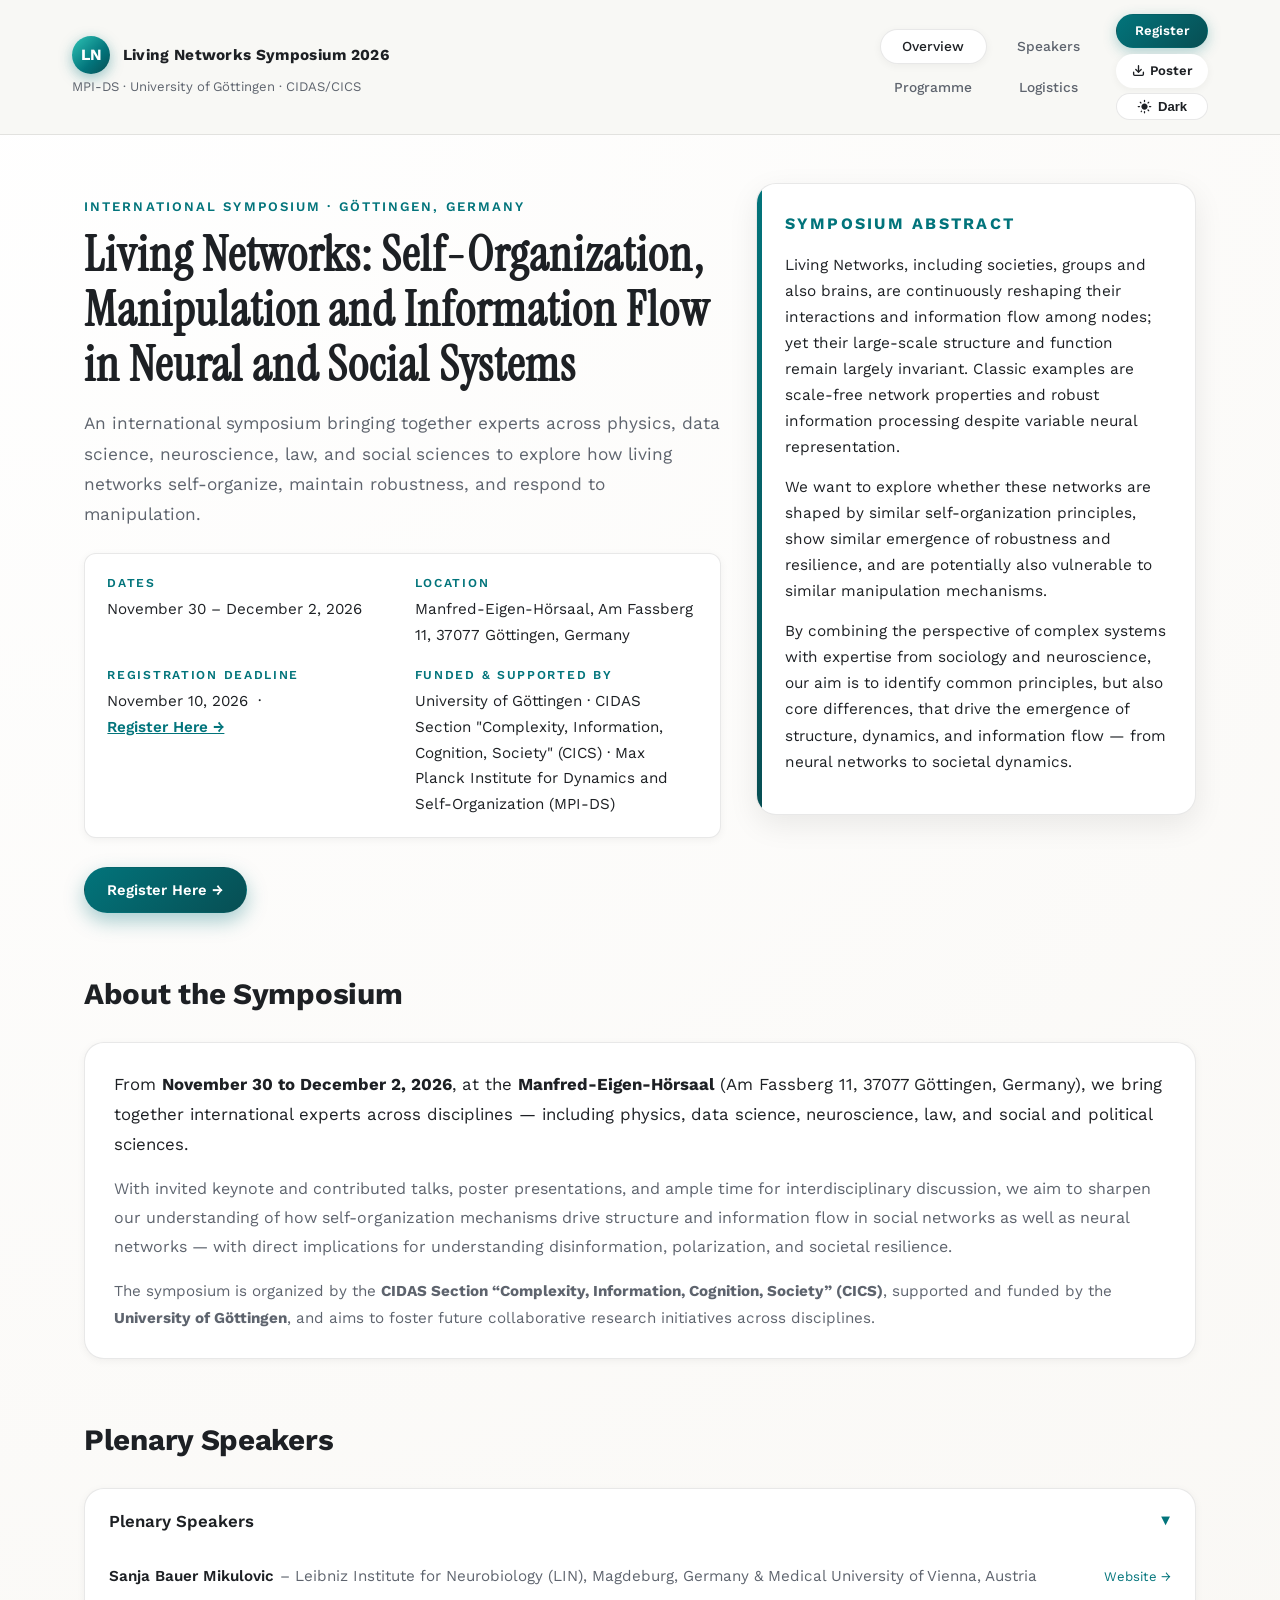
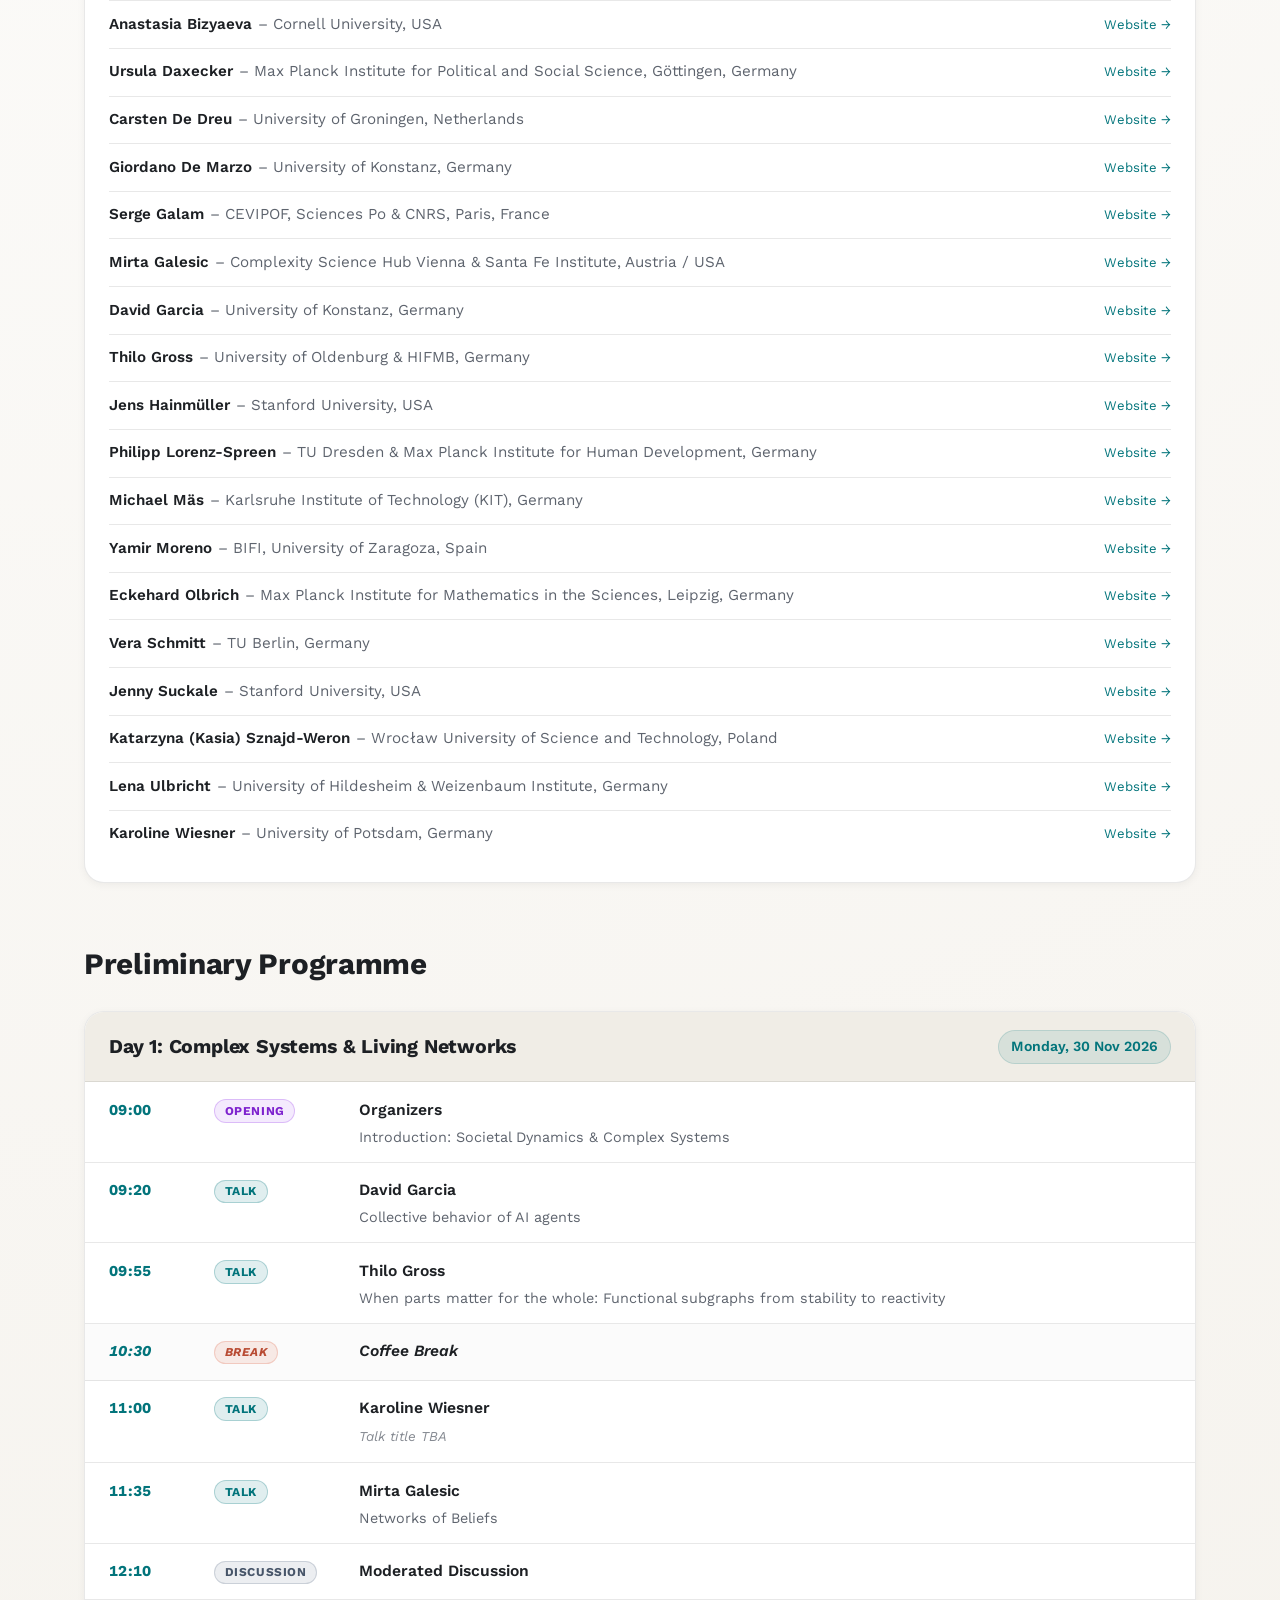
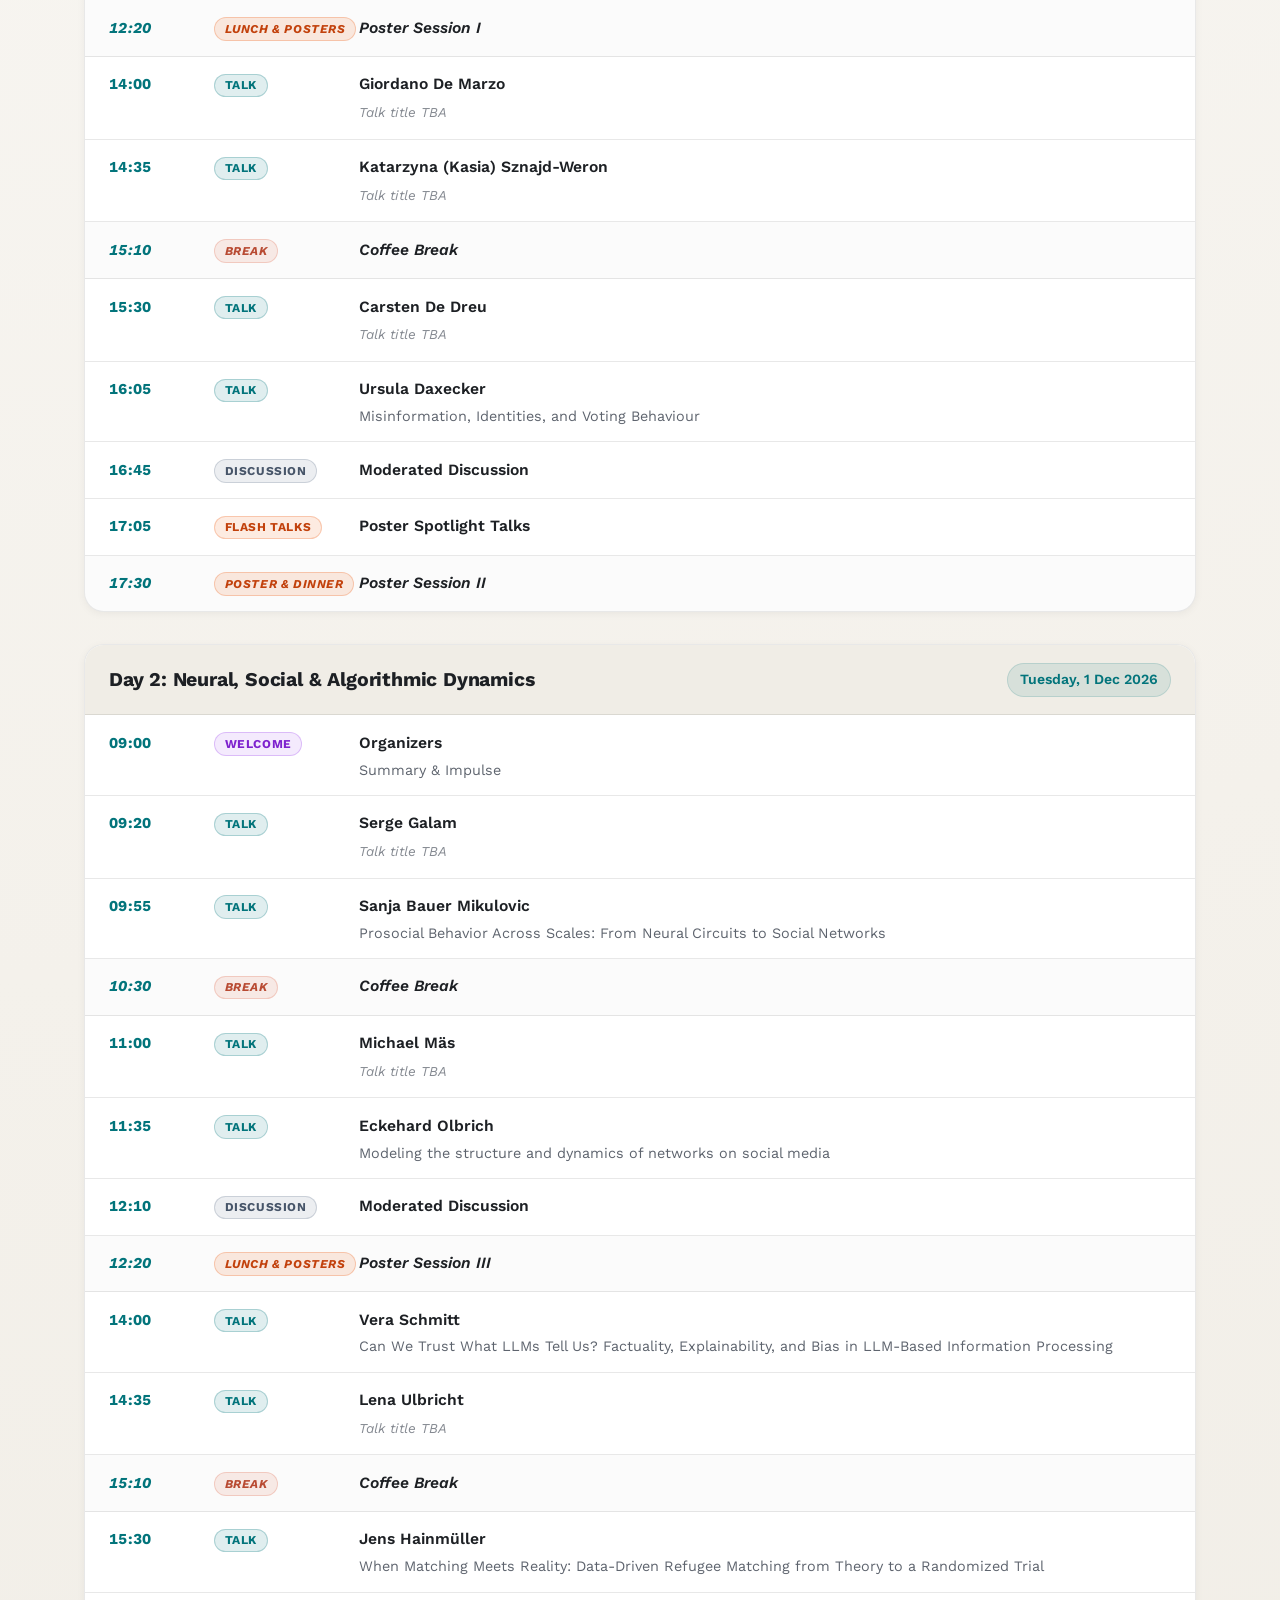
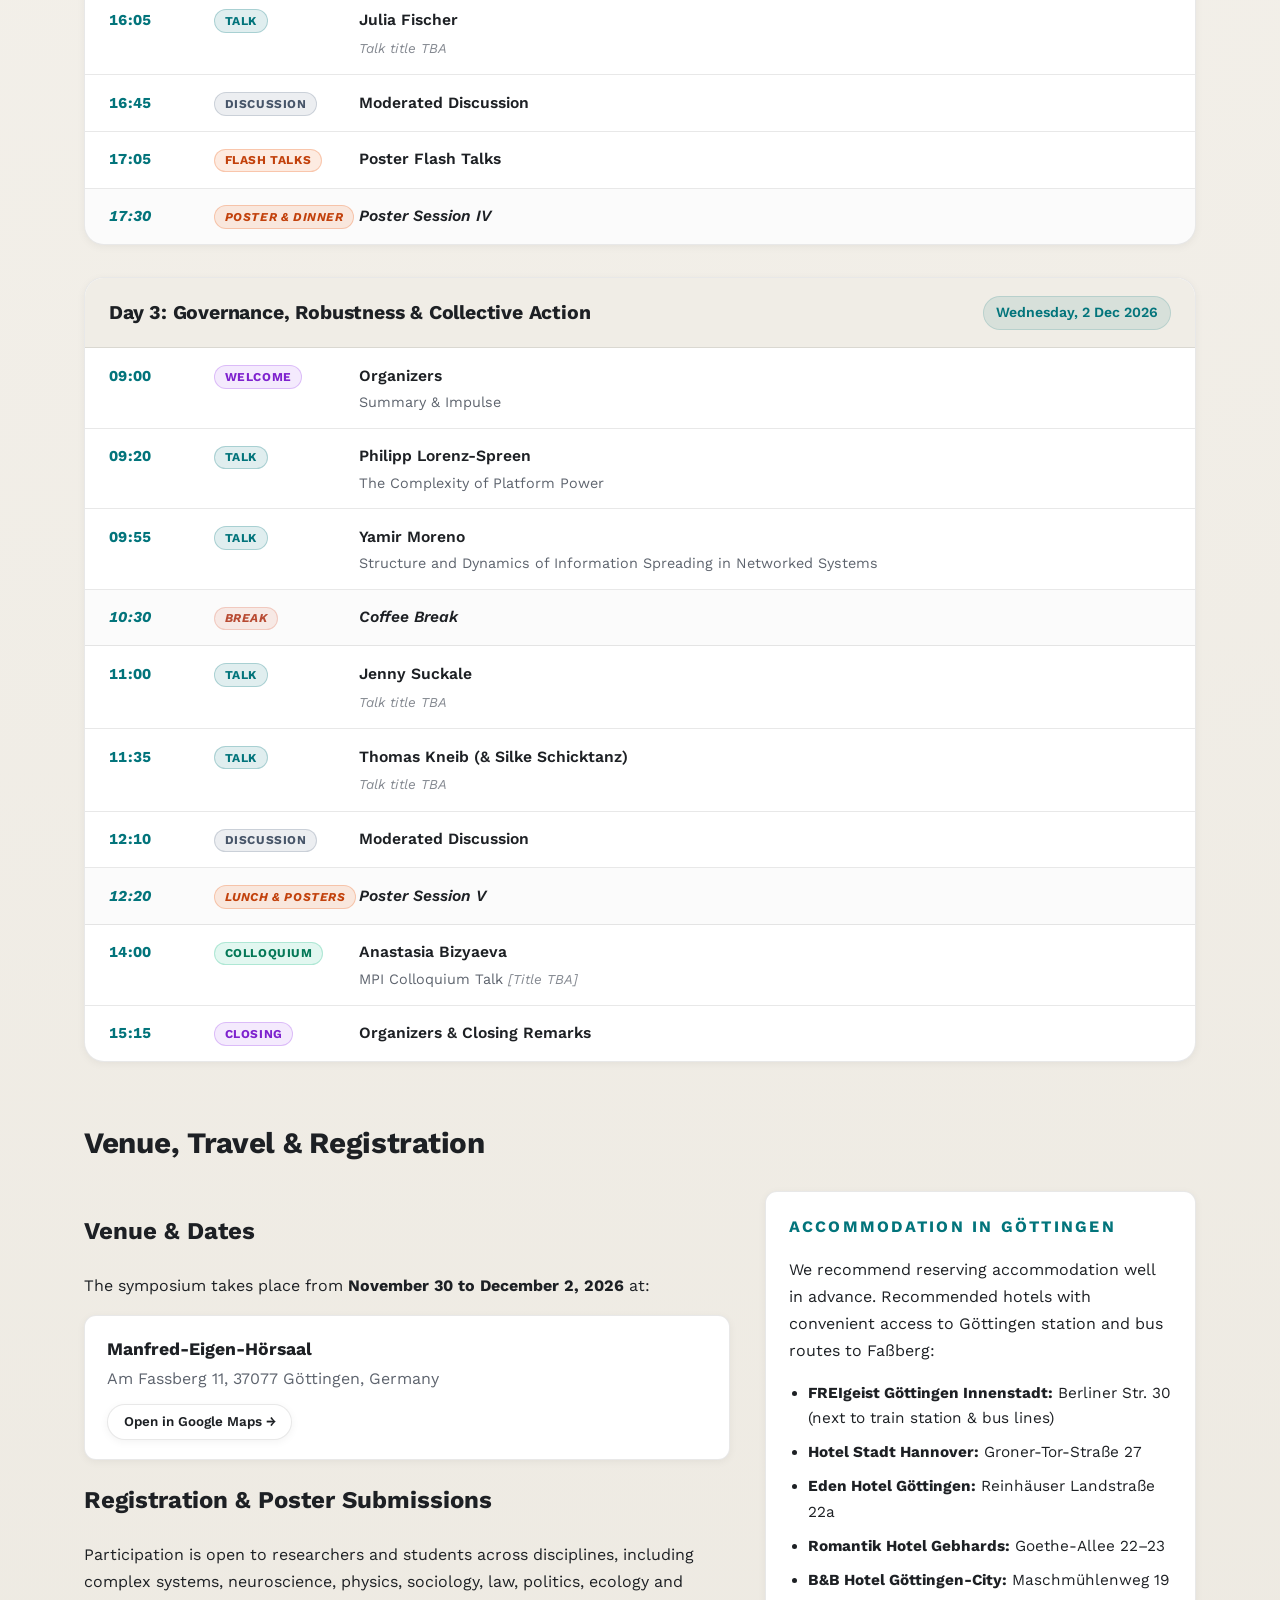
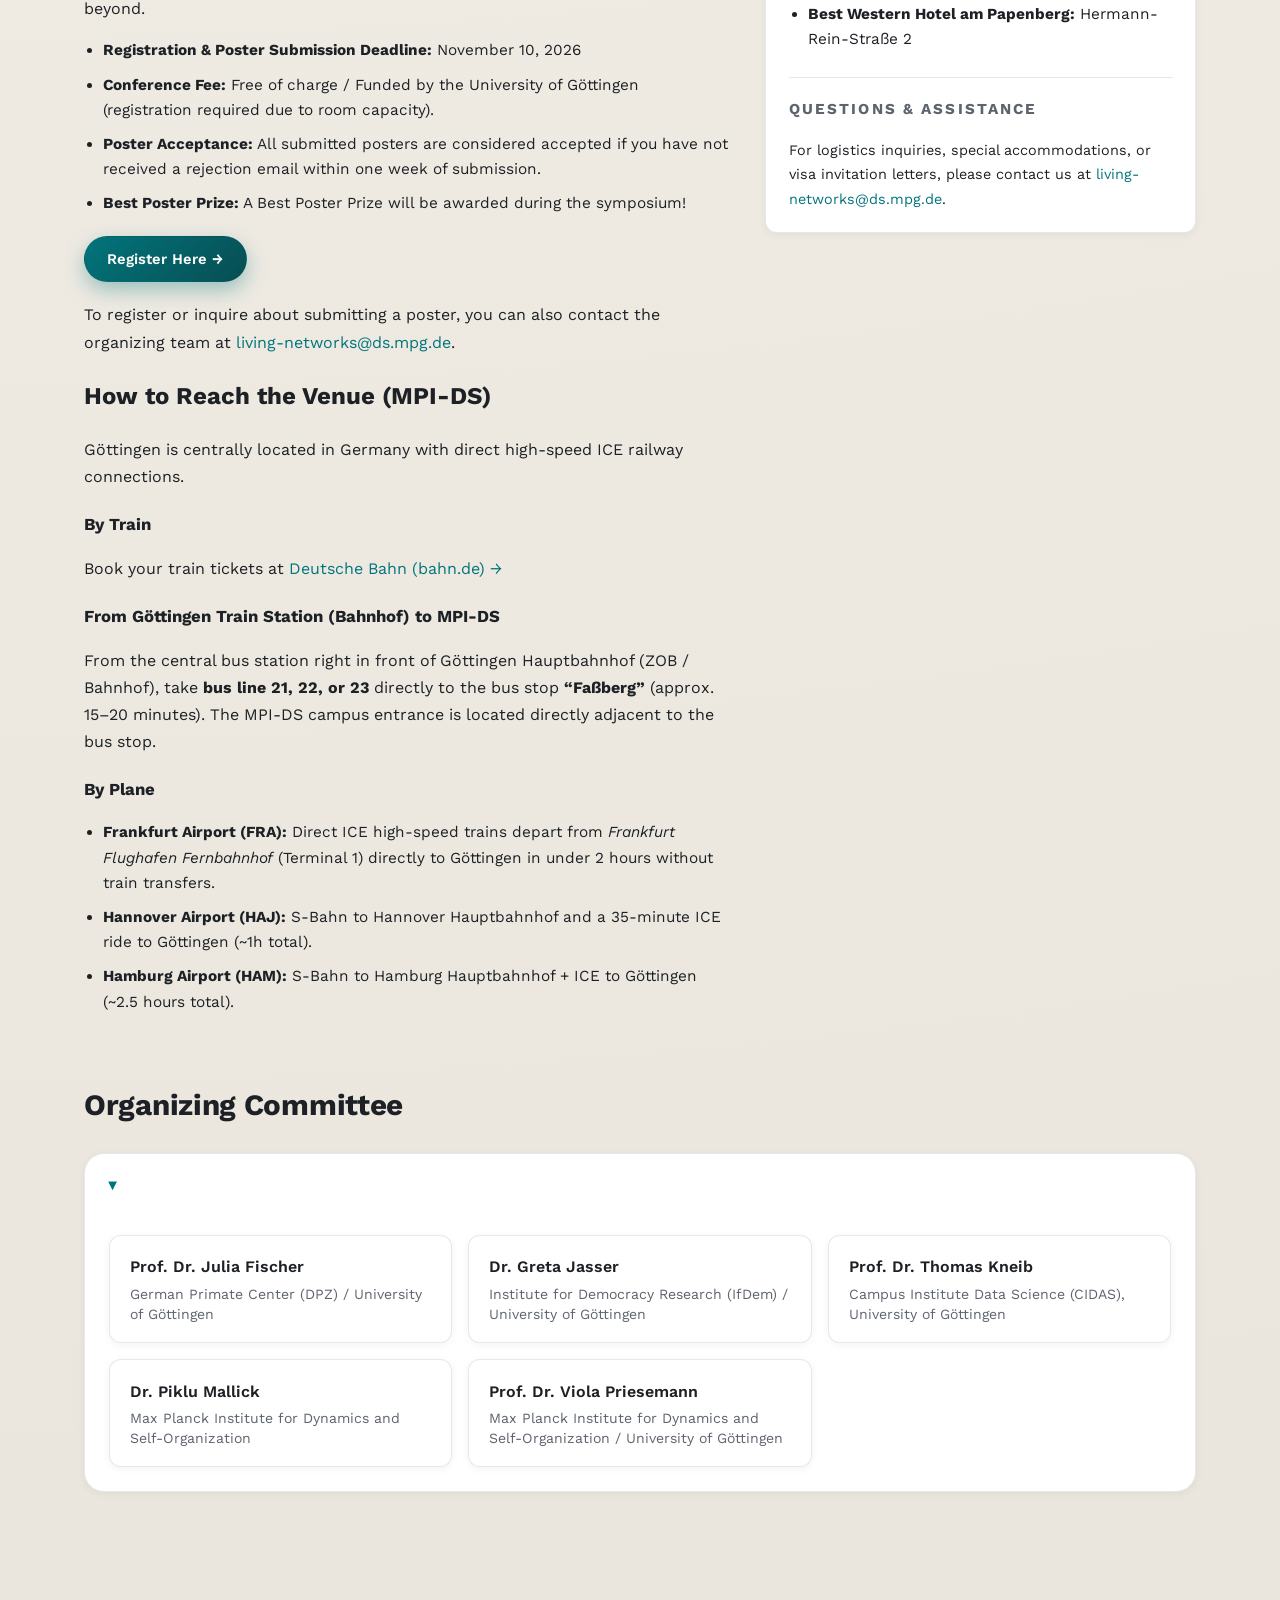
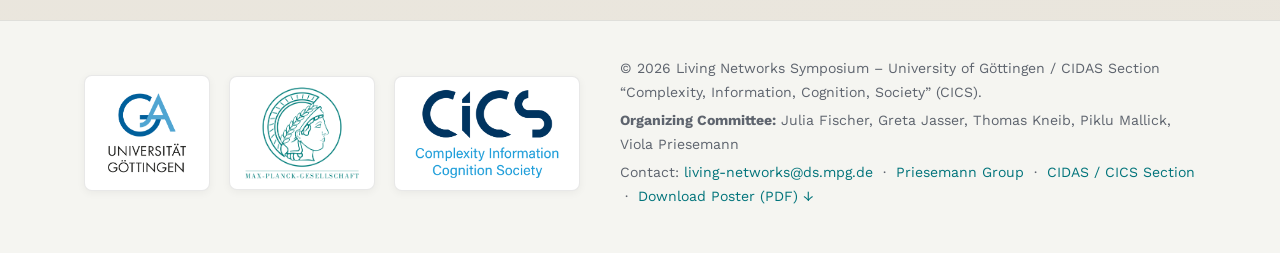
==== index.html @ f8799b37 "Clarify poster submissions and acceptance Update registration details to include the poster submissi" ====
<!doctype html>
<html lang="en">
<head>
  <meta charset="utf-8">
  <meta name="viewport" content="width=device-width, initial-scale=1">
  <title>Living Networks Symposium 2026 – Göttingen</title>
  <link rel="icon" type="image/svg+xml" href="assets/favicon.svg">
  <link rel="preconnect" href="https://fonts.googleapis.com">
  <link rel="preconnect" href="https://fonts.gstatic.com" crossorigin>
  <link href="https://fonts.googleapis.com/css2?family=Work+Sans:wght@400;500;600;700&family=Instrument+Serif:ital@0;1&display=swap" rel="stylesheet">
  <link rel="stylesheet" href="assets/style.css">
  <script src="assets/main.js" defer></script>
</head>
<body>
  <header class="site-header">
    <a href="#content" class="skip-link">Skip to content</a>
    <div class="header-inner">
      <div class="header-left">
        <a href="index.html" class="brand">
          <span class="brand-mark">LN</span>
          <span class="brand-text">Living Networks Symposium 2026</span>
        </a>
        <div class="brand-sub">MPI-DS · University of Göttingen · CIDAS/CICS</div>
      </div>
      <div class="header-right">
        <nav class="primary-nav" aria-label="Main">
          <ul>
            <li><a href="#content" class="nav-link nav-link-active">Overview</a></li>
            <li><a href="#speakers" class="nav-link">Speakers</a></li>
            <li><a href="#programme" class="nav-link">Programme</a></li>
            <li><a href="#logistics" class="nav-link">Logistics</a></li>
          </ul>
        </nav>
        <div class="header-actions">
          <a href="https://survey.academiccloud.de/f/637215?lang=en" class="btn btn-primary nav-register-btn" title="Register for the Symposium">Register</a>
          <a href="https://owncloud.gwdg.de/index.php/s/LCp1TDN87tWHRG6" class="btn nav-poster-btn" title="Download Event Poster" download>
            <svg width="13" height="13" viewBox="0 0 24 24" fill="none" stroke="currentColor" stroke-width="2.5" stroke-linecap="round" stroke-linejoin="round" aria-hidden="true"><path d="M21 15v4a2 2 0 0 1-2 2H5a2 2 0 0 1-2-2v-4"/><polyline points="7 10 12 15 17 10"/><line x1="12" y1="15" x2="12" y2="3"/></svg>
            <span>Poster</span>
          </a>
          <button type="button" id="theme-toggle-btn" class="theme-toggle" aria-label="Toggle dark mode">
            <svg viewBox="0 0 24 24"><path d="M12 7c-2.76 0-5 2.24-5 5s2.24 5 5 5 5-2.24 5-5-2.24-5-5-5zM2 13h2c.55 0 1-.45 1-1s-.45-1-1-1H2c-.55 0-1 .45-1 1s.45 1 1 1zm18 0h2c.55 0 1-.45 1-1s-.45-1-1-1h-2c-.55 0-1 .45-1 1s.45 1 1 1zM11 2v2c0 .55.45 1 1 1s1-.45 1-1V2c0-.55-.45-1-1-1s-1 .45-1 1zm0 18v2c0 .55.45 1 1 1s1-.45 1-1v-2c0-.55-.45-1-1-1s-1 .45-1 1zM5.99 4.58a.996.996 0 00-1.41 0 .996.996 0 000 1.41l1.06 1.06c.39.39 1.03.39 1.41 0s.39-1.03 0-1.41L5.99 4.58zm12.37 12.37a.996.996 0 00-1.41 0 .996.996 0 000 1.41l1.06 1.06c.39.39 1.03.39 1.41 0s.39-1.03 0-1.41l-1.06-1.06zm1.06-10.96a.996.996 0 000-1.41.996.996 0 00-1.41 0l-1.06 1.06c-.39.39-.39 1.03 0 1.41s1.03.39 1.41 0l1.06-1.06zM7.05 18.36a.996.996 0 000-1.41.996.996 0 000 1.41l-1.06 1.06c-.39.39-.39 1.03 0 1.41s1.03.39 1.41 0l1.06-1.06z"/></svg>
            <span>Dark</span>
          </button>
        </div>
      </div>
    </div>
  </header>

  <main class="page" id="content">
    <section class="hero">
      <div class="hero-layout">
        <div class="hero-text">
          <p class="hero-kicker">International Symposium · Göttingen, Germany</p>
          <h1 class="hero-title">Living Networks: Self-Organization, Manipulation and Information Flow in Neural and Social Systems</h1>
          <p class="hero-lead">An international symposium bringing together experts across physics, data science, neuroscience, law, and social sciences to explore how living networks self-organize, maintain robustness, and respond to manipulation.</p>

          <dl class="hero-meta">
            <div>
              <dt>Dates</dt>
              <dd>November 30 – December 2, 2026</dd>
            </div>
            <div>
              <dt>Location</dt>
              <dd>Manfred-Eigen-Hörsaal, Am Fassberg 11, 37077 Göttingen, Germany</dd>
            </div>
            <div>
              <dt>Registration Deadline</dt>
              <dd>November 10, 2026 &nbsp;·&nbsp; <br> <a href="https://survey.academiccloud.de/f/637215?lang=en" title="Click to Register" style="font-weight: 600; text-decoration: underline;">Register Here &rarr;</a></dd>
            </div>
            <div>
              <dt>Funded &amp; Supported by</dt>
              <dd>University of Göttingen · CIDAS Section "Complexity, Information, Cognition, Society" (CICS) · Max Planck Institute for Dynamics and Self-Organization (MPI-DS)</dd>
            </div>
          </dl>

          <div class="hero-actions">
            <!-- REPLACE '#register' WITH YOUR ACTUAL REGISTRATION LINK -->
            <a class="btn btn-primary" href="https://survey.academiccloud.de/f/637215?lang=en" title="Register for the Symposium">Register Here &rarr;</a>
          </div>
        </div>

        <aside class="hero-aside" aria-labelledby="abstract-heading">
          <h2 id="abstract-heading" class="aside-title">Symposium Abstract</h2>
          <p>Living Networks, including societies, groups and also brains, are continuously reshaping their interactions and information flow among nodes; yet their large-scale structure and function remain largely invariant. Classic examples are scale-free network properties and robust information processing despite variable neural representation.</p>
          <p>We want to explore whether these networks are shaped by similar self-organization principles, show similar emergence of robustness and resilience, and are potentially also vulnerable to similar manipulation mechanisms.</p>
          <p>By combining the perspective of complex systems with expertise from sociology and neuroscience, our aim is to identify common principles, but also core differences, that drive the emergence of structure, dynamics, and information flow &mdash; from neural networks to societal dynamics.</p>
        </aside>
      </div>
    </section>

    <!-- ABOUT & BACKGROUND -->
    <section class="section" id="about">
      <div class="section-header">
        <h2 class="section-title">About the Symposium</h2>
      </div>
      <div style="background: var(--card-bg); border-radius: var(--radius-lg); padding: 1.6rem 1.8rem; border: 1px solid var(--color-border); box-shadow: var(--shadow-sm); line-height: 1.8;">
        <p style="font-size: 1.05rem; margin-top: 0; margin-bottom: 1rem; color: var(--color-text);">
          From <strong>November 30 to December 2, 2026</strong>, at the <strong>Manfred-Eigen-Hörsaal</strong> (Am Fassberg 11, 37077 Göttingen, Germany), we bring together international experts across disciplines &mdash; including physics, data science, neuroscience, law, and social and political sciences.
        </p>
        <p style="font-size: 1rem; margin-bottom: 1rem; color: var(--color-text-muted);">
          With invited keynote and contributed talks, poster presentations, and ample time for interdisciplinary discussion, we aim to sharpen our understanding of how self-organization mechanisms drive structure and information flow in social networks as well as neural networks &mdash; with direct implications for understanding disinformation, polarization, and societal resilience.
        </p>
        <p style="font-size: 0.95rem; margin-bottom: 0; color: var(--color-text-muted);">
          The symposium is organized by the <strong>CIDAS Section “Complexity, Information, Cognition, Society” (CICS)</strong>, supported and funded by the <strong>University of Göttingen</strong>, and aims to foster future collaborative research initiatives across disciplines.
        </p>
      </div>
    </section>

    <!-- SPEAKERS -->
    <section class="section" id="speakers">
      <div class="section-header">
        <h2 class="section-title">Plenary Speakers</h2>
      </div>
      <details class="collapsible-section" open>
        <summary>Plenary Speakers</summary>
        <div class="collapsible-content">
          <ul class="speaker-list">
            <li><span class="speaker-name-inline">Sanja Bauer Mikulovic</span> <span class="speaker-affil-inline">– Leibniz Institute for Neurobiology (LIN), Magdeburg, Germany &amp; Medical University of Vienna, Austria</span> <a class="speaker-website" href="https://mnc.meduniwien.ac.at/ueber-uns/mitglieder/personen/detailansicht-person/?pers=bauer-mikulovic_sanja&p_id=1198&cHash=759f6461b57b2c2c3e518db1275479e9" target="_blank" rel="noopener noreferrer">Website &rarr;</a></li>
            <li><span class="speaker-name-inline">Anastasia Bizyaeva</span> <span class="speaker-affil-inline">– Cornell University, USA</span> <a class="speaker-website" href="https://anastasiabzv.github.io/" target="_blank" rel="noopener noreferrer">Website &rarr;</a></li>
            <li><span class="speaker-name-inline">Ursula Daxecker</span> <span class="speaker-affil-inline">– Max Planck Institute for Political and Social Science, Göttingen, Germany</span> <a class="speaker-website" href="https://www.ips.mpg.de/4040/prof-dr-ursula-daxecker" target="_blank" rel="noopener noreferrer">Website &rarr;</a></li>
            <li><span class="speaker-name-inline">Carsten De Dreu</span> <span class="speaker-affil-inline">– University of Groningen, Netherlands</span> <a class="speaker-website" href="https://scholar.google.nl/citations?user=X9XCtVUAAAAJ&hl=en" target="_blank" rel="noopener noreferrer">Website &rarr;</a></li>
            <li><span class="speaker-name-inline">Giordano De Marzo</span> <span class="speaker-affil-inline">– University of Konstanz, Germany</span> <a class="speaker-website" href="https://giordano-demarzo.github.io/" target="_blank" rel="noopener noreferrer">Website &rarr;</a></li>
            <li><span class="speaker-name-inline">Serge Galam</span> <span class="speaker-affil-inline">– CEVIPOF, Sciences Po &amp; CNRS, Paris, France</span> <a class="speaker-website" href="https://www.sciencespo.fr/cevipof/en/directory/galam-serge/" target="_blank" rel="noopener noreferrer">Website &rarr;</a></li>
            <li><span class="speaker-name-inline">Mirta Galesic</span> <span class="speaker-affil-inline">– Complexity Science Hub Vienna &amp; Santa Fe Institute, Austria / USA</span> <a class="speaker-website" href="https://csh.ac.at/mirta-galesic/" target="_blank" rel="noopener noreferrer">Website &rarr;</a></li>
            <li><span class="speaker-name-inline">David Garcia</span> <span class="speaker-affil-inline">– University of Konstanz, Germany</span> <a class="speaker-website" href="https://dgarcia.eu/" target="_blank" rel="noopener noreferrer">Website &rarr;</a></li>
            <li><span class="speaker-name-inline">Thilo Gross</span> <span class="speaker-affil-inline">– University of Oldenburg &amp; HIFMB, Germany</span> <a class="speaker-website" href="https://biond.org/people/profile?p=1" target="_blank" rel="noopener noreferrer">Website &rarr;</a></li>
            <li><span class="speaker-name-inline">Jens Hainmüller</span> <span class="speaker-affil-inline">– Stanford University, USA</span> <a class="speaker-website" href="https://j-hai.github.io/" target="_blank" rel="noopener noreferrer">Website &rarr;</a></li>
            <li><span class="speaker-name-inline">Philipp Lorenz-Spreen</span> <span class="speaker-affil-inline">– TU Dresden &amp; Max Planck Institute for Human Development, Germany</span> <a class="speaker-website" href="https://www.mpib-berlin.mpg.de/person/133463/2549" target="_blank" rel="noopener noreferrer">Website &rarr;</a></li>
            <li><span class="speaker-name-inline">Michael Mäs</span> <span class="speaker-affil-inline">– Karlsruhe Institute of Technology (KIT), Germany</span> <a class="speaker-website" href="https://scholar.google.de/citations?user=2ZPQQgwAAAAJ&hl=en" target="_blank" rel="noopener noreferrer">Website &rarr;</a></li>
            <li><span class="speaker-name-inline">Yamir Moreno</span> <span class="speaker-affil-inline">– BIFI, University of Zaragoza, Spain</span> <a class="speaker-website" href="https://cosnet.bifi.es/people/yamir-moreno/" target="_blank" rel="noopener noreferrer">Website &rarr;</a></li>
            <li><span class="speaker-name-inline">Eckehard Olbrich</span> <span class="speaker-affil-inline">– Max Planck Institute for Mathematics in the Sciences, Leipzig, Germany</span> <a class="speaker-website" href="https://www.mis.mpg.de/de/people/eckehard-olbrich" target="_blank" rel="noopener noreferrer">Website &rarr;</a></li>
            <li><span class="speaker-name-inline">Vera Schmitt</span> <span class="speaker-affil-inline">– TU Berlin, Germany</span> <a class="speaker-website" href="https://veraschmitt.github.io/" target="_blank" rel="noopener noreferrer">Website &rarr;</a></li>
            <li><span class="speaker-name-inline">Jenny Suckale</span> <span class="speaker-affil-inline">– Stanford University, USA</span> <a class="speaker-website" href="https://profiles.stanford.edu/jenny-suckale?releaseVersion=11.5.3" target="_blank" rel="noopener noreferrer">Website &rarr;</a></li>
            <li><span class="speaker-name-inline">Katarzyna (Kasia) Sznajd-Weron</span> <span class="speaker-affil-inline">– Wrocław University of Science and Technology, Poland</span> <a class="speaker-website" href="https://p.wz.pwr.edu.pl/~weron.katarzyna/" target="_blank" rel="noopener noreferrer">Website &rarr;</a></li>
            <li><span class="speaker-name-inline">Lena Ulbricht</span> <span class="speaker-affil-inline">– University of Hildesheim &amp; Weizenbaum Institute, Germany</span> <a class="speaker-website" href="https://www.weizenbaum-institut.de/en/portrait/p/lena-ulbricht/#page=1&tags=science_publications&sort=date" target="_blank" rel="noopener noreferrer">Website &rarr;</a></li>
            <li><span class="speaker-name-inline">Karoline Wiesner</span> <span class="speaker-affil-inline">– University of Potsdam, Germany</span> <a class="speaker-website" href="https://www.karowiesner.org/" target="_blank" rel="noopener noreferrer">Website &rarr;</a></li>
          </ul>
        </div>
      </details>
    </section>

    <!-- PROGRAMME -->
    <section class="section" id="programme">
      <div class="section-header">
        <h2 class="section-title">Preliminary Programme</h2>
      </div>

      <div class="schedule-container">
        <!-- DAY 1: Monday, 30 Nov 2026 -->
        <article class="schedule-day-card">
          <header class="schedule-day-header">
            <h3 class="schedule-day-title">Day 1: Complex Systems &amp; Living Networks</h3>
            <span class="schedule-day-date">Monday, 30 Nov 2026</span>
          </header>
          <ol class="schedule-timeline">
            <li class="schedule-item">
              <time class="schedule-time">09:00</time>
              <div class="schedule-badge-wrap"><span class="schedule-badge badge-opening">Opening</span></div>
              <div class="schedule-details">
                <span class="schedule-speaker">Organizers</span>
                <span class="schedule-title">Introduction: Societal Dynamics &amp; Complex Systems</span>
              </div>
            </li>
            <li class="schedule-item">
              <time class="schedule-time">09:20</time>
              <div class="schedule-badge-wrap"><span class="schedule-badge badge-talk">Talk</span></div>
              <div class="schedule-details">
                <span class="schedule-speaker">David Garcia</span>
                <span class="schedule-title">Collective behavior of AI agents</span>
              </div>
            </li>
            <li class="schedule-item">
              <time class="schedule-time">09:55</time>
              <div class="schedule-badge-wrap"><span class="schedule-badge badge-talk">Talk</span></div>
              <div class="schedule-details">
                <span class="schedule-speaker">Thilo Gross</span>
                <span class="schedule-title">When parts matter for the whole: Functional subgraphs from stability to reactivity</span>
              </div>
            </li>
            <li class="schedule-item schedule-item-break">
              <time class="schedule-time">10:30</time>
              <div class="schedule-badge-wrap"><span class="schedule-badge badge-break">Break</span></div>
              <div class="schedule-details">
                <span class="schedule-speaker">Coffee Break</span>
              </div>
            </li>
            <li class="schedule-item">
              <time class="schedule-time">11:00</time>
              <div class="schedule-badge-wrap"><span class="schedule-badge badge-talk">Talk</span></div>
              <div class="schedule-details">
                <span class="schedule-speaker">Karoline Wiesner</span>
                <span class="schedule-tba">Talk title TBA</span>
              </div>
            </li>
            <li class="schedule-item">
              <time class="schedule-time">11:35</time>
              <div class="schedule-badge-wrap"><span class="schedule-badge badge-talk">Talk</span></div>
              <div class="schedule-details">
                <span class="schedule-speaker">Mirta Galesic</span>
                <span class="schedule-title">Networks of Beliefs</span>
              </div>
            </li>
            <li class="schedule-item">
              <time class="schedule-time">12:10</time>
              <div class="schedule-badge-wrap"><span class="schedule-badge badge-discussion">Discussion</span></div>
              <div class="schedule-details">
                <span class="schedule-speaker">Moderated Discussion</span>
              </div>
            </li>
            <li class="schedule-item schedule-item-break">
              <time class="schedule-time">12:20</time>
              <div class="schedule-badge-wrap"><span class="schedule-badge badge-poster">Lunch &amp; Posters</span></div>
              <div class="schedule-details">
                <span class="schedule-speaker">Poster Session I</span>
              </div>
            </li>
            <li class="schedule-item">
              <time class="schedule-time">14:00</time>
              <div class="schedule-badge-wrap"><span class="schedule-badge badge-talk">Talk</span></div>
              <div class="schedule-details">
                <span class="schedule-speaker">Giordano De Marzo</span>
                <span class="schedule-tba">Talk title TBA</span>
              </div>
            </li>
            <li class="schedule-item">
              <time class="schedule-time">14:35</time>
              <div class="schedule-badge-wrap"><span class="schedule-badge badge-talk">Talk</span></div>
              <div class="schedule-details">
                <span class="schedule-speaker">Katarzyna (Kasia) Sznajd-Weron</span>
                <span class="schedule-tba">Talk title TBA</span>
              </div>
            </li>
            <li class="schedule-item schedule-item-break">
              <time class="schedule-time">15:10</time>
              <div class="schedule-badge-wrap"><span class="schedule-badge badge-break">Break</span></div>
              <div class="schedule-details">
                <span class="schedule-speaker">Coffee Break</span>
              </div>
            </li>
            <li class="schedule-item">
              <time class="schedule-time">15:30</time>
              <div class="schedule-badge-wrap"><span class="schedule-badge badge-talk">Talk</span></div>
              <div class="schedule-details">
                <span class="schedule-speaker">Carsten De Dreu</span>
                <span class="schedule-tba">Talk title TBA</span>
              </div>
            </li>
            <li class="schedule-item">
              <time class="schedule-time">16:05</time>
              <div class="schedule-badge-wrap"><span class="schedule-badge badge-talk">Talk</span></div>
              <div class="schedule-details">
                <span class="schedule-speaker">Ursula Daxecker</span>
                <span class="schedule-title">Misinformation, Identities, and Voting Behaviour</span>
              </div>
            </li>
            <li class="schedule-item">
              <time class="schedule-time">16:45</time>
              <div class="schedule-badge-wrap"><span class="schedule-badge badge-discussion">Discussion</span></div>
              <div class="schedule-details">
                <span class="schedule-speaker">Moderated Discussion</span>
              </div>
            </li>
            <li class="schedule-item">
              <time class="schedule-time">17:05</time>
              <div class="schedule-badge-wrap"><span class="schedule-badge badge-poster">Flash Talks</span></div>
              <div class="schedule-details">
                <span class="schedule-speaker">Poster Spotlight Talks</span>
              </div>
            </li>
            <li class="schedule-item schedule-item-break">
              <time class="schedule-time">17:30</time>
              <div class="schedule-badge-wrap"><span class="schedule-badge badge-poster">Poster &amp; Dinner</span></div>
              <div class="schedule-details">
                <span class="schedule-speaker">Poster Session II</span>
              </div>
            </li>
          </ol>
        </article>

        <!-- DAY 2: Tuesday, 1 Dec 2026 -->
        <article class="schedule-day-card">
          <header class="schedule-day-header">
            <h3 class="schedule-day-title">Day 2: Neural, Social &amp; Algorithmic Dynamics</h3>
            <span class="schedule-day-date">Tuesday, 1 Dec 2026</span>
          </header>
          <ol class="schedule-timeline">
            <li class="schedule-item">
              <time class="schedule-time">09:00</time>
              <div class="schedule-badge-wrap"><span class="schedule-badge badge-opening">Welcome</span></div>
              <div class="schedule-details">
                <span class="schedule-speaker">Organizers</span>
                <span class="schedule-title">Summary &amp; Impulse</span>
              </div>
            </li>
            <li class="schedule-item">
              <time class="schedule-time">09:20</time>
              <div class="schedule-badge-wrap"><span class="schedule-badge badge-talk">Talk</span></div>
              <div class="schedule-details">
                <span class="schedule-speaker">Serge Galam</span>
                <span class="schedule-tba">Talk title TBA</span>
              </div>
            </li>
            <li class="schedule-item">
              <time class="schedule-time">09:55</time>
              <div class="schedule-badge-wrap"><span class="schedule-badge badge-talk">Talk</span></div>
              <div class="schedule-details">
                <span class="schedule-speaker">Sanja Bauer Mikulovic</span>
                <span class="schedule-title">Prosocial Behavior Across Scales: From Neural Circuits to Social Networks</span>
              </div>
            </li>
            <li class="schedule-item schedule-item-break">
              <time class="schedule-time">10:30</time>
              <div class="schedule-badge-wrap"><span class="schedule-badge badge-break">Break</span></div>
              <div class="schedule-details">
                <span class="schedule-speaker">Coffee Break</span>
              </div>
            </li>
            <li class="schedule-item">
              <time class="schedule-time">11:00</time>
              <div class="schedule-badge-wrap"><span class="schedule-badge badge-talk">Talk</span></div>
              <div class="schedule-details">
                <span class="schedule-speaker">Michael Mäs</span>
                <span class="schedule-tba">Talk title TBA</span>
              </div>
            </li>
            <li class="schedule-item">
              <time class="schedule-time">11:35</time>
              <div class="schedule-badge-wrap"><span class="schedule-badge badge-talk">Talk</span></div>
              <div class="schedule-details">
                <span class="schedule-speaker">Eckehard Olbrich</span>
                <span class="schedule-title">Modeling the structure and dynamics of networks on social media</span>
              </div>
            </li>
            <li class="schedule-item">
              <time class="schedule-time">12:10</time>
              <div class="schedule-badge-wrap"><span class="schedule-badge badge-discussion">Discussion</span></div>
              <div class="schedule-details">
                <span class="schedule-speaker">Moderated Discussion</span>
              </div>
            </li>
            <li class="schedule-item schedule-item-break">
              <time class="schedule-time">12:20</time>
              <div class="schedule-badge-wrap"><span class="schedule-badge badge-poster">Lunch &amp; Posters</span></div>
              <div class="schedule-details">
                <span class="schedule-speaker">Poster Session III</span>
              </div>
            </li>
            <li class="schedule-item">
              <time class="schedule-time">14:00</time>
              <div class="schedule-badge-wrap"><span class="schedule-badge badge-talk">Talk</span></div>
              <div class="schedule-details">
                <span class="schedule-speaker">Vera Schmitt</span>
                <span class="schedule-title">Can We Trust What LLMs Tell Us? Factuality, Explainability, and Bias in LLM-Based Information Processing</span>
              </div>
            </li>
            <li class="schedule-item">
              <time class="schedule-time">14:35</time>
              <div class="schedule-badge-wrap"><span class="schedule-badge badge-talk">Talk</span></div>
              <div class="schedule-details">
                <span class="schedule-speaker">Lena Ulbricht</span>
                <span class="schedule-tba">Talk title TBA</span>
              </div>
            </li>
            <li class="schedule-item schedule-item-break">
              <time class="schedule-time">15:10</time>
              <div class="schedule-badge-wrap"><span class="schedule-badge badge-break">Break</span></div>
              <div class="schedule-details">
                <span class="schedule-speaker">Coffee Break</span>
              </div>
            </li>
            <li class="schedule-item">
              <time class="schedule-time">15:30</time>
              <div class="schedule-badge-wrap"><span class="schedule-badge badge-talk">Talk</span></div>
              <div class="schedule-details">
                <span class="schedule-speaker">Jens Hainmüller</span>
                <span class="schedule-title">When Matching Meets Reality: Data-Driven Refugee Matching from Theory to a Randomized Trial</span>
              </div>
            </li>
            <li class="schedule-item">
              <time class="schedule-time">16:05</time>
              <div class="schedule-badge-wrap"><span class="schedule-badge badge-talk">Talk</span></div>
              <div class="schedule-details">
                <span class="schedule-speaker">Julia Fischer</span>
                <span class="schedule-tba">Talk title TBA</span>
              </div>
            </li>
            <li class="schedule-item">
              <time class="schedule-time">16:45</time>
              <div class="schedule-badge-wrap"><span class="schedule-badge badge-discussion">Discussion</span></div>
              <div class="schedule-details">
                <span class="schedule-speaker">Moderated Discussion</span>
              </div>
            </li>
            <li class="schedule-item">
              <time class="schedule-time">17:05</time>
              <div class="schedule-badge-wrap"><span class="schedule-badge badge-poster">Flash Talks</span></div>
              <div class="schedule-details">
                <span class="schedule-speaker">Poster Flash Talks</span>
              </div>
            </li>
            <li class="schedule-item schedule-item-break">
              <time class="schedule-time">17:30</time>
              <div class="schedule-badge-wrap"><span class="schedule-badge badge-poster">Poster &amp; Dinner</span></div>
              <div class="schedule-details">
                <span class="schedule-speaker">Poster Session IV</span>
              </div>
            </li>
          </ol>
        </article>

        <!-- DAY 3: Wednesday, 2 Dec 2026 -->
        <article class="schedule-day-card">
          <header class="schedule-day-header">
            <h3 class="schedule-day-title">Day 3: Governance, Robustness &amp; Collective Action</h3>
            <span class="schedule-day-date">Wednesday, 2 Dec 2026</span>
          </header>
          <ol class="schedule-timeline">
            <li class="schedule-item">
              <time class="schedule-time">09:00</time>
              <div class="schedule-badge-wrap"><span class="schedule-badge badge-opening">Welcome</span></div>
              <div class="schedule-details">
                <span class="schedule-speaker">Organizers</span>
                <span class="schedule-title">Summary &amp; Impulse</span>
              </div>
            </li>
            <li class="schedule-item">
              <time class="schedule-time">09:20</time>
              <div class="schedule-badge-wrap"><span class="schedule-badge badge-talk">Talk</span></div>
              <div class="schedule-details">
                <span class="schedule-speaker">Philipp Lorenz-Spreen</span>
                <span class="schedule-title">The Complexity of Platform Power</span>
              </div>
            </li>
            <li class="schedule-item">
              <time class="schedule-time">09:55</time>
              <div class="schedule-badge-wrap"><span class="schedule-badge badge-talk">Talk</span></div>
              <div class="schedule-details">
                <span class="schedule-speaker">Yamir Moreno</span>
                <span class="schedule-title">Structure and Dynamics of Information Spreading in Networked Systems</span>
              </div>
            </li>
            <li class="schedule-item schedule-item-break">
              <time class="schedule-time">10:30</time>
              <div class="schedule-badge-wrap"><span class="schedule-badge badge-break">Break</span></div>
              <div class="schedule-details">
                <span class="schedule-speaker">Coffee Break</span>
              </div>
            </li>
            <li class="schedule-item">
              <time class="schedule-time">11:00</time>
              <div class="schedule-badge-wrap"><span class="schedule-badge badge-talk">Talk</span></div>
              <div class="schedule-details">
                <span class="schedule-speaker">Jenny Suckale</span>
                <span class="schedule-tba">Talk title TBA</span>
              </div>
            </li>
            <li class="schedule-item">
              <time class="schedule-time">11:35</time>
              <div class="schedule-badge-wrap"><span class="schedule-badge badge-talk">Talk</span></div>
              <div class="schedule-details">
                <span class="schedule-speaker">Thomas Kneib (&amp; Silke Schicktanz)</span>
                <span class="schedule-tba">Talk title TBA</span>
              </div>
            </li>
            <li class="schedule-item">
              <time class="schedule-time">12:10</time>
              <div class="schedule-badge-wrap"><span class="schedule-badge badge-discussion">Discussion</span></div>
              <div class="schedule-details">
                <span class="schedule-speaker">Moderated Discussion</span>
              </div>
            </li>
            <li class="schedule-item schedule-item-break">
              <time class="schedule-time">12:20</time>
              <div class="schedule-badge-wrap"><span class="schedule-badge badge-poster">Lunch &amp; Posters</span></div>
              <div class="schedule-details">
                <span class="schedule-speaker">Poster Session V</span>
              </div>
            </li>
            <li class="schedule-item">
              <time class="schedule-time">14:00</time>
              <div class="schedule-badge-wrap"><span class="schedule-badge badge-colloquium">Colloquium</span></div>
              <div class="schedule-details">
                <span class="schedule-speaker">Anastasia Bizyaeva</span>
                <span class="schedule-title">MPI Colloquium Talk <span class="schedule-tba">[Title TBA]</span></span>
              </div>
            </li>
            <li class="schedule-item">
              <time class="schedule-time">15:15</time>
              <div class="schedule-badge-wrap"><span class="schedule-badge badge-closing">Closing</span></div>
              <div class="schedule-details">
                <span class="schedule-speaker">Organizers &amp; Closing Remarks</span>
              </div>
            </li>
          </ol>
        </article>
      </div>
    </section>

    <!-- LOGISTICS -->
    <section class="section" id="logistics">
      <div class="section-header">
        <h2 class="section-title">Venue, Travel &amp; Registration</h2>
      </div>
      <div class="section-grid">
        <div>
          <h2>Venue &amp; Dates</h2>
          <p>The symposium takes place from <strong>November 30 to December 2, 2026</strong> at:</p>
          <div style="background: var(--card-bg); padding: 1.2rem 1.4rem; border-radius: var(--radius-md); border: 1px solid var(--color-border); box-shadow: var(--shadow-sm); margin-bottom: 1.2rem;">
            <strong style="font-size: 1.1rem; color: var(--color-text);">Manfred-Eigen-Hörsaal</strong><br>
            <span style="color: var(--color-text-muted);">Am Fassberg 11, 37077 Göttingen, Germany</span><br>
            <div style="margin-top: 0.75rem;">
              <a href="https://www.google.com/maps/place/Max-Planck-Gesellschaft+Campus+G%C3%B6ttingen/@51.5611699,9.9669231,57m/data=!3m2!1e3!5s0x47a4d503fbd49fbd:0xbd6058818fd4b425!4m14!1m7!3m6!1s0x47a4d503f7eac34b:0xf063cb4edda29855!2sMax-Planck-Institute+for+Dynamics+and+Self-Organization!8m2!3d51.5606918!4d9.9680538!16zL20vMGd0Y2Rs!3m5!1s0x47a4d503f30dc6fd:0x26a740d05bf9d016!8m2!3d51.5611381!4d9.9671592!16s%2Fg%2F11d_d421jh?entry=ttu&g_ep=EgoyMDI2MDkwMS4wIKXMDSoASAFQAw%3D%3D" target="_blank" rel="noopener noreferrer" class="btn btn-secondary" style="padding: 0.35rem 0.95rem; font-size: 0.84rem;">Open in Google Maps &rarr;</a>
            </div>
          </div>
          
          <h2 id="register">Registration &amp; Poster Submissions</h2>
          <p>Participation is open to researchers and students across disciplines, including complex systems, neuroscience, physics, sociology, law, politics, ecology and beyond.</p>
          <ul class="bullet-list">
            <li><strong>Registration &amp; Poster Submission Deadline:</strong> November 10, 2026</li>
            <li><strong>Conference Fee:</strong> Free of charge / Funded by the University of Göttingen (registration required due to room capacity).</li>
            <li><strong>Poster Acceptance:</strong> All submitted posters are considered accepted if you have not received a rejection email within one week of submission.</li>
            <li><strong>Best Poster Prize:</strong> A Best Poster Prize will be awarded during the symposium!</li>
          </ul>
          <div style="margin: 1.2rem 0;">
            <a class="btn btn-primary" href="https://survey.academiccloud.de/f/637215?lang=en" title="Register for the Symposium">Register Here &rarr;</a>
          </div>
          <p>To register or inquire about submitting a poster, you can also contact the organizing team at <a href="mailto:living-networks@ds.mpg.de">living-networks@ds.mpg.de</a>.</p>

          <h2>How to Reach the Venue (MPI-DS)</h2>
          <p>Göttingen is centrally located in Germany with direct high-speed ICE railway connections.</p>

          <h3 style="font-size: 1.05rem; margin-top: 1.2rem;">By Train</h3>
          <p>Book your train tickets at <a href="https://www.bahn.de" target="_blank" rel="noopener noreferrer">Deutsche Bahn (bahn.de) &rarr;</a></p>

          <h3 style="font-size: 1.05rem; margin-top: 1.2rem;">From Göttingen Train Station (Bahnhof) to MPI-DS</h3>
          <p>From the central bus station right in front of Göttingen Hauptbahnhof (ZOB / Bahnhof), take <strong>bus line 21, 22, or 23</strong> directly to the bus stop <strong>&ldquo;Faßberg&rdquo;</strong> (approx. 15–20 minutes). The MPI-DS campus entrance is located directly adjacent to the bus stop.</p>

          <h3 style="font-size: 1.05rem; margin-top: 1.2rem;">By Plane</h3>
          <ul class="bullet-list">
            <li><strong>Frankfurt Airport (FRA):</strong> Direct ICE high-speed trains depart from <em>Frankfurt Flughafen Fernbahnhof</em> (Terminal 1) directly to Göttingen in under 2 hours without train transfers.</li>
            <li><strong>Hannover Airport (HAJ):</strong> S-Bahn to Hannover Hauptbahnhof and a 35-minute ICE ride to Göttingen (~1h total).</li>
            <li><strong>Hamburg Airport (HAM):</strong> S-Bahn to Hamburg Hauptbahnhof + ICE to Göttingen (~2.5 hours total).</li>
          </ul>
        </div>

        <aside class="aside-card">
          <h2 class="aside-title">Accommodation in Göttingen</h2>
          <p>We recommend reserving accommodation well in advance. Recommended hotels with convenient access to Göttingen station and bus routes to Faßberg:</p>
          <ul class="bullet-list">
            <li><strong>FREIgeist Göttingen Innenstadt:</strong> Berliner Str. 30 (next to train station &amp; bus lines)</li>
            <li><strong>Hotel Stadt Hannover:</strong> Groner-Tor-Straße 27</li>
            <li><strong>Eden Hotel Göttingen:</strong> Reinhäuser Landstraße 22a</li>
            <li><strong>Romantik Hotel Gebhards:</strong> Goethe-Allee 22–23</li>
            <li><strong>B&amp;B Hotel Göttingen-City:</strong> Maschmühlenweg 19</li>
            <li><strong>Best Western Hotel am Papenberg:</strong> Hermann-Rein-Straße 2</li>
          </ul>

          <div style="margin-top: 1.5rem; padding-top: 1.2rem; border-top: 1px solid var(--color-border);">
            <h3 style="margin-top: 0; font-size: 0.95rem; text-transform: uppercase; letter-spacing: 0.14em; color: var(--color-text-muted);">Questions &amp; Assistance</h3>
            <p style="font-size: 0.9rem; margin: 0;">For logistics inquiries, special accommodations, or visa invitation letters, please contact us at <a href="mailto:living-networks@ds.mpg.de">living-networks@ds.mpg.de</a>.</p>
          </div>
        </aside>
      </div>
    </section>

    <!-- ORGANIZERS -->
    <section class="section" id="organizers">
      <div class="section-header">
        <h2 class="section-title">Organizing Committee</h2>
      </div>
      <details class="collapsible-section" open>
        <summary></summary>
        <div class="collapsible-content">
          <div class="committee-grid">
            <article class="committee-card">
              <h3 class="committee-name">Prof. Dr. Julia Fischer</h3>
              <p class="committee-affil">German Primate Center (DPZ) / University of Göttingen</p>
            </article>
            <article class="committee-card">
              <h3 class="committee-name">Dr. Greta Jasser</h3>
              <p class="committee-affil">Institute for Democracy Research (IfDem) / University of Göttingen</p>
            </article>
            <article class="committee-card">
              <h3 class="committee-name">Prof. Dr. Thomas Kneib</h3>
              <p class="committee-affil">Campus Institute Data Science (CIDAS), University of Göttingen</p>
            </article>
            <article class="committee-card">
              <h3 class="committee-name">Dr. Piklu Mallick</h3>
              <p class="committee-affil">Max Planck Institute for Dynamics and Self-Organization</p>
            </article>
            <article class="committee-card">
              <h3 class="committee-name">Prof. Dr. Viola Priesemann</h3>
              <p class="committee-affil">Max Planck Institute for Dynamics and Self-Organization / University of Göttingen</p>
            </article>
          </div>
        </div>
      </details>
    </section>
  </main>

  <footer class="site-footer">
    <div class="footer-inner">
      <div class="footer-logos">
        <a class="footer-logo-link" href="https://www.uni-goettingen.de/" target="_blank" rel="noopener noreferrer" title="University of Göttingen">
          <img src="resources/GOE-Uni.png" alt="University of Göttingen Logo" width="100" height="90" loading="lazy">
        </a>
        <a class="footer-logo-link" href="https://www.ds.mpg.de/" target="_blank" rel="noopener noreferrer" title="Max Planck Institute for Dynamics and Self-Organization">
          <img src="resources/Minerva.png" alt="Max Planck Society Minerva Logo" width="120" height="98" loading="lazy">
        </a>
        <a class="footer-logo-link" href="https://www.uni-goettingen.de/en/section+complexity%2C+information%2C+cognition%2C+society/701947.html" target="_blank" rel="noopener noreferrer" title="CIDAS Section Complexity, Information, Cognition, Society (CICS)">
          <img src="resources/logo_cics.png" alt="CICS Logo" width="160" height="98" loading="lazy">
        </a>
      </div>
      <div class="footer-info">
        <p>&copy; 2026 Living Networks Symposium &ndash; University of Göttingen / CIDAS Section &ldquo;Complexity, Information, Cognition, Society&rdquo; (CICS).</p>
        <p><strong>Organizing Committee:</strong> Julia Fischer, Greta Jasser, Thomas Kneib, Piklu Mallick, Viola Priesemann</p>
        <p>Contact: <a href="mailto:living-networks@ds.mpg.de">living-networks@ds.mpg.de</a> &nbsp;·&nbsp; <a href="https://priesemann-group.github.io/" target="_blank" rel="noopener noreferrer">Priesemann Group</a> &nbsp;·&nbsp; <a href="https://www.uni-goettingen.de/en/section+complexity%2C+information%2C+cognition%2C+society/701947.html" target="_blank" rel="noopener noreferrer">CIDAS / CICS Section</a> &nbsp;·&nbsp; <a href="https://owncloud.gwdg.de/index.php/s/LCp1TDN87tWHRG6" download title="Download symposium poster">Download Poster (PDF) &darr;</a></p>
      </div>
    </div>
  </footer>
</body>
</html>
---- assets/style.css ----
:root {
  --color-bg: #f8f7f4;
  --color-bg-gradient: radial-gradient(circle at top left, #ffffff 0%, #f4f1eb 50%, #e9e5dc 100%);
  --color-surface: #ffffff;
  --color-surface-alt: #f0ede6;
  --color-border: rgba(0, 0, 0, 0.09);
  --color-border-hover: rgba(1, 105, 111, 0.35);
  --color-text: #1d2024;
  --color-text-muted: #5e646e;
  --color-accent: #02747b;
  --color-accent-dark: #074e53;
  --color-accent-light: #e0f2f1;
  --color-accent-soft: rgba(2, 116, 123, 0.1);
  --header-bg: rgba(248, 247, 244, 0.88);
  --card-bg: #ffffff;
  --radius-sm: 8px;
  --radius-md: 12px;
  --radius-lg: 20px;
  --shadow-sm: 0 2px 8px rgba(0, 0, 0, 0.05);
  --shadow-md: 0 10px 30px rgba(0, 0, 0, 0.08);
  --shadow-hover: 0 14px 36px rgba(1, 105, 111, 0.14);
}

[data-theme="dark"] {
  --color-bg: #0d1117;
  --color-bg-gradient: radial-gradient(circle at top left, #161d27 0%, #0d1117 60%, #080b0f 100%);
  --color-surface: #161c24;
  --color-surface-alt: #1f2733;
  --color-border: rgba(255, 255, 255, 0.1);
  --color-border-hover: rgba(46, 196, 182, 0.45);
  --color-text: #e6edf3;
  --color-text-muted: #8b949e;
  --color-accent: #2ec4b6;
  --color-accent-dark: #64dfdf;
  --color-accent-light: #132f38;
  --color-accent-soft: rgba(46, 196, 182, 0.15);
  --header-bg: rgba(13, 17, 23, 0.88);
  --card-bg: #161c24;
  --shadow-sm: 0 2px 8px rgba(0, 0, 0, 0.35);
  --shadow-md: 0 10px 30px rgba(0, 0, 0, 0.45);
  --shadow-hover: 0 14px 36px rgba(46, 196, 182, 0.2);
}

html {
  font-family: "Work Sans", system-ui, -apple-system, sans-serif;
  box-sizing: border-box;
  scroll-behavior: smooth;
  scroll-padding-top: 90px;
}
*, *::before, *::after { box-sizing: inherit; }

body {
  margin: 0;
  min-height: 100vh;
  display: flex;
  flex-direction: column;
  background: var(--color-bg-gradient);
  background-color: var(--color-bg);
  color: var(--color-text);
  line-height: 1.7;
  transition: background 0.3s ease, color 0.3s ease;
}

img { max-width: 100%; height: auto; display: block; }
a { color: var(--color-accent); text-decoration: none; transition: color 0.2s ease; }
a:hover { color: var(--color-accent-dark); text-decoration: underline; }

.skip-link {
  position: absolute;
  left: -999px;
  top: 0;
  background: var(--color-surface);
  color: var(--color-accent);
  padding: 0.5rem 1rem;
  border-radius: var(--radius-sm);
  box-shadow: var(--shadow-sm);
  z-index: 100;
}
.skip-link:focus {
  left: 1rem;
  top: 1rem;
}

.site-header {
  position: sticky;
  top: 0;
  z-index: 50;
  backdrop-filter: blur(16px);
  -webkit-backdrop-filter: blur(16px);
  background: var(--header-bg);
  border-bottom: 1px solid var(--color-border);
  transition: background 0.3s ease, border-color 0.3s ease;
}
.header-inner {
  max-width: 1200px;
  margin: 0 auto;
  padding: 0.9rem 2rem;
  display: flex;
  align-items: center;
  justify-content: space-between;
  gap: 1.5rem;
}
.header-left {
  display: flex;
  flex-direction: column;
  flex-shrink: 0;
}
.brand {
  display: inline-flex;
  align-items: center;
  gap: 0.8rem;
  text-decoration: none !important;
}
.brand-mark {
  width: 38px;
  height: 38px;
  border-radius: 50%;
  background: linear-gradient(135deg, #2ec4b6 0%, #02747b 60%, #074e53 100%);
  display: flex;
  align-items: center;
  justify-content: center;
  color: #ffffff;
  font-weight: 700;
  font-size: 0.98rem;
  box-shadow: 0 4px 14px rgba(2, 116, 123, 0.4);
}
.brand-text {
  font-weight: 700;
  letter-spacing: 0.02em;
  font-size: 0.96rem;
  color: var(--color-text);
}
.brand-sub {
  font-size: 0.82rem;
  color: var(--color-text-muted);
  margin-top: 0.15rem;
}

.header-right {
  display: flex;
  align-items: center;
  justify-content: flex-end;
  margin-left: auto;
  gap: 0.9rem;
}

.primary-nav ul {
  list-style: none;
  display: grid;
  grid-template-columns: repeat(2, minmax(95px, 1fr));
  gap: 0.35rem 0.5rem;
  margin: 0;
  padding: 0;
}
.nav-link {
  font-size: 0.86rem;
  font-weight: 500;
  padding: 0.3rem 0.85rem;
  border-radius: 999px;
  border: 1px solid transparent;
  color: var(--color-text-muted);
  transition: all 0.2s ease;
  text-decoration: none !important;
  text-align: center;
  display: flex;
  align-items: center;
  justify-content: center;
}
.nav-link:hover {
  color: var(--color-text);
  background: var(--color-accent-soft);
  border-color: var(--color-border-hover);
  transform: translateY(-1px);
}
.nav-link-active {
  color: var(--color-text) !important;
  background: var(--color-surface);
  border-color: var(--color-border);
  box-shadow: var(--shadow-sm);
}

.header-actions {
  display: flex;
  flex-direction: column;
  gap: 0.35rem;
  align-items: stretch;
}

.nav-register-btn {
  font-size: 0.82rem !important;
  font-weight: 600 !important;
  padding: 0.3rem 0.9rem !important;
  white-space: nowrap;
  flex-shrink: 0;
  border-radius: 999px;
  box-shadow: 0 4px 14px rgba(2, 116, 123, 0.3) !important;
  transition: all 0.2s ease;
  text-align: center;
  display: flex;
  align-items: center;
  justify-content: center;
}
.nav-register-btn:hover {
  transform: translateY(-1px) !important;
  filter: brightness(1.08) !important;
}

.nav-poster-btn {
  font-size: 0.82rem !important;
  font-weight: 600 !important;
  padding: 0.3rem 0.9rem !important;
  white-space: nowrap;
  flex-shrink: 0;
  border-radius: 999px;
  background: var(--card-bg);
  color: var(--color-text) !important;
  border: 1px solid var(--color-border);
  box-shadow: var(--shadow-sm);
  transition: all 0.2s ease;
  text-align: center;
  display: flex;
  align-items: center;
  justify-content: center;
  gap: 0.3rem;
}
.nav-poster-btn:hover {
  background: var(--color-surface-alt);
  border-color: var(--color-border-hover);
  transform: translateY(-1px) !important;
  color: var(--color-accent) !important;
}

.theme-toggle {
  background: var(--color-surface);
  border: 1px solid var(--color-border);
  border-radius: 999px;
  padding: 0.3rem 0.75rem;
  display: inline-flex;
  align-items: center;
  justify-content: center;
  gap: 0.35rem;
  cursor: pointer;
  color: var(--color-text);
  font-size: 0.82rem;
  font-weight: 600;
  transition: all 0.2s ease;
  flex-shrink: 0;
}
.theme-toggle:hover {
  background: var(--color-surface-alt);
  border-color: var(--color-border-hover);
  transform: translateY(-1px);
}
.theme-toggle svg {
  width: 15px;
  height: 15px;
  fill: currentColor;
}

.page {
  max-width: 1160px;
  margin: 0 auto;
  padding: 2rem 1.5rem 4rem;
}

.hero {
  margin-top: 1rem;
}
.hero-layout {
  display: grid;
  grid-template-columns: minmax(0, 1.45fr) minmax(0, 1fr);
  gap: 2.2rem;
  align-items: flex-start;
}
.hero-kicker {
  text-transform: uppercase;
  letter-spacing: 0.16em;
  font-size: 0.82rem;
  font-weight: 600;
  color: var(--color-accent);
  margin-bottom: 0.5rem;
}
.hero-title {
  font-family: "Instrument Serif", "Georgia", serif;
  font-size: clamp(2.0rem, 4.0vw, 3.0rem);
  line-height: 1.15;
  letter-spacing: 0.02em;
  margin: 0 0 1rem;
  color: var(--color-text);
}
.hero-lead {
  font-size: 1.08rem;
  color: var(--color-text-muted);
  margin: 0 0 1.5rem;
  line-height: 1.75;
}
.hero-meta {
  display: grid;
  grid-template-columns: repeat(auto-fit, minmax(200px, 1fr));
  gap: 1rem 1.5rem;
  margin: 0 0 1.8rem;
  background: var(--card-bg);
  padding: 1.2rem 1.4rem;
  border-radius: var(--radius-md);
  border: 1px solid var(--color-border);
  box-shadow: var(--shadow-sm);
}
.hero-meta dt {
  font-size: 0.76rem;
  font-weight: 600;
  text-transform: uppercase;
  letter-spacing: 0.14em;
  color: var(--color-accent);
}
.hero-meta dd {
  margin: 0.2rem 0 0;
  font-size: 0.95rem;
  color: var(--color-text);
}
.hero-actions {
  display: flex;
  flex-wrap: wrap;
  gap: 0.85rem;
}

.hero-aside {
  background: var(--card-bg);
  border-radius: var(--radius-lg);
  padding: 1.6rem 1.7rem;
  box-shadow: var(--shadow-md);
  border: 1px solid var(--color-border);
  position: relative;
  overflow: hidden;
}
.hero-aside::before {
  content: "";
  position: absolute;
  top: 0;
  left: 0;
  width: 5px;
  height: 100%;
  background: linear-gradient(to bottom, var(--color-accent), var(--color-accent-dark));
}
.aside-title {
  font-size: 1rem;
  font-weight: 700;
  text-transform: uppercase;
  letter-spacing: 0.14em;
  color: var(--color-accent);
  margin-top: 0;
  margin-bottom: 0.9rem;
}
.hero-aside p {
  font-size: 0.96rem;
  margin: 0 0 0.85rem;
  color: var(--color-text);
  line-height: 1.7;
}

.section {
  margin-top: 3.5rem;
}
.section-header {
  margin-bottom: 1.4rem;
}
.section-kicker {
  text-transform: uppercase;
  letter-spacing: 0.16em;
  font-size: 0.8rem;
  font-weight: 600;
  color: var(--color-accent);
  margin: 0 0 0.3rem;
}
.section-title {
  font-size: 1.85rem;
  font-weight: 700;
  letter-spacing: -0.01em;
  margin: 0;
  color: var(--color-text);
}
.section-intro {
  max-width: 100%;
  font-size: 1.02rem;
  color: var(--color-text-muted);
  margin-top: 0.5rem;
}

.section-grid {
  display: grid;
  grid-template-columns: minmax(0, 1.8fr) minmax(0, 1.2fr);
  gap: 2.2rem;
  align-items: flex-start;
}

.themes-grid {
  display: grid;
  grid-template-columns: repeat(auto-fit, minmax(280px, 1fr));
  gap: 1.25rem;
  margin-top: 1.2rem;
}
.theme-card {
  background: var(--card-bg);
  border-radius: var(--radius-md);
  padding: 1.35rem 1.4rem;
  border: 1px solid var(--color-border);
  box-shadow: var(--shadow-sm);
  transition: transform 0.25s ease, border-color 0.25s ease, box-shadow 0.25s ease;
  display: flex;
  flex-direction: column;
}
.theme-card:hover {
  transform: translateY(-3px);
  border-color: var(--color-border-hover);
  box-shadow: var(--shadow-hover);
}
.theme-number {
  font-size: 0.78rem;
  font-weight: 700;
  letter-spacing: 0.14em;
  text-transform: uppercase;
  color: var(--color-accent);
  margin-bottom: 0.35rem;
}
.theme-card h3 {
  margin: 0 0 0.6rem;
  font-size: 1.12rem;
  font-weight: 600;
  color: var(--color-text);
  line-height: 1.35;
}
.theme-card p {
  margin: 0;
  font-size: 0.93rem;
  color: var(--color-text-muted);
  line-height: 1.65;
}

.committee-grid {
  display: grid;
  grid-template-columns: repeat(auto-fit, minmax(260px, 1fr));
  gap: 1rem;
  margin-top: 1rem;
}
.committee-card {
  background: var(--card-bg);
  border-radius: var(--radius-md);
  padding: 1.1rem 1.25rem;
  border: 1px solid var(--color-border);
  box-shadow: var(--shadow-sm);
}
.committee-name {
  font-size: 1rem;
  font-weight: 600;
  color: var(--color-text);
  margin: 0 0 0.2rem;
}
.committee-affil {
  font-size: 0.88rem;
  color: var(--color-text-muted);
  margin: 0;
  line-height: 1.45;
}

.aside-card {
  background: var(--card-bg);
  border-radius: var(--radius-md);
  padding: 1.3rem 1.4rem;
  box-shadow: var(--shadow-sm);
  border: 1px solid var(--color-border);
}

.bullet-list {
  margin: 0.5rem 0 0;
  padding-left: 1.2rem;
  font-size: 0.96rem;
  color: var(--color-text);
}
.bullet-list li {
  margin-bottom: 0.55rem;
  line-height: 1.65;
}

.btn {
  display: inline-flex;
  align-items: center;
  justify-content: center;
  border-radius: 999px;
  padding: 0.6rem 1.4rem;
  font-size: 0.92rem;
  font-weight: 600;
  border: 1px solid transparent;
  text-decoration: none !important;
  cursor: pointer;
  transition: all 0.2s ease;
}
.btn-primary {
  background: linear-gradient(135deg, #02747b 0%, #074e53 100%);
  color: #ffffff !important;
  box-shadow: 0 8px 20px rgba(2, 116, 123, 0.35);
}
[data-theme="dark"] .btn-primary {
  background: linear-gradient(135deg, #2ec4b6 0%, #02747b 100%);
  color: #0d1117 !important;
  box-shadow: 0 8px 20px rgba(46, 196, 182, 0.35);
}
.btn-primary:hover {
  filter: brightness(1.08);
  transform: translateY(-2px);
  box-shadow: 0 12px 28px rgba(2, 116, 123, 0.45);
}
.btn-secondary {
  background: var(--card-bg);
  color: var(--color-text) !important;
  border: 1px solid var(--color-border);
  box-shadow: var(--shadow-sm);
}
.btn-secondary:hover {
  background: var(--color-surface-alt);
  border-color: var(--color-border-hover);
  transform: translateY(-1px);
}

.subsection-title {
  font-size: 1.25rem;
  font-weight: 700;
  margin: 2rem 0 1rem;
  color: var(--color-text);
}

.speaker-grid {
  display: grid;
  grid-template-columns: repeat(auto-fit, minmax(290px, 1fr));
  gap: 1.2rem;
}
.speaker-card {
  background: var(--card-bg);
  border-radius: var(--radius-md);
  padding: 1.2rem 1.25rem;
  border: 1px solid var(--color-border);
  box-shadow: var(--shadow-sm);
  display: flex;
  flex-direction: column;
  justify-content: flex-start;
  transition: transform 0.25s ease, border-color 0.25s ease, box-shadow 0.25s ease;
}
.speaker-card:hover {
  transform: translateY(-3px);
  border-color: var(--color-border-hover);
  box-shadow: var(--shadow-hover);
}
.speaker-name {
  margin: 0 0 0.3rem;
  font-size: 1.08rem;
  font-weight: 600;
  color: var(--color-text);
}
.speaker-affil {
  margin: 0;
  font-size: 0.9rem;
  color: var(--color-text-muted);
  line-height: 1.5;
}
.speaker-talk {
  margin: 0.8rem 0 0;
  font-size: 0.86rem;
  line-height: 1.5;
  color: var(--color-text);
  background: var(--color-accent-soft);
  padding: 0.55rem 0.75rem;
  border-radius: var(--radius-sm);
  border-left: 3px solid var(--color-accent);
  margin-top: auto;
}
.speaker-talk-tba {
  color: var(--color-text-muted);
  font-style: italic;
  opacity: 0.85;
}

.programme-blank-card {
  background: var(--card-bg);
  border-radius: var(--radius-lg);
  padding: 3.5rem 2rem;
  text-align: center;
  border: 1px solid var(--color-border);
  box-shadow: var(--shadow-sm);
  margin: 1.5rem 0;
}
.programme-blank-card h2 {
  font-family: "Instrument Serif", "Georgia", serif;
  font-size: 2.2rem;
  margin: 0 0 0.8rem;
  color: var(--color-text);
}
.programme-blank-card p {
  font-size: 1.05rem;
  max-width: 600px;
  margin: 0 auto 1.5rem;
  color: var(--color-text-muted);
}

.site-footer {
  border-top: 1px solid var(--color-border);
  background: var(--header-bg);
  transition: background 0.3s ease, border-color 0.3s ease;
  margin-top: 4rem;
}
.footer-inner {
  max-width: 1160px;
  margin: 0 auto;
  padding: 2rem 1.5rem 2.5rem;
  display: flex;
  flex-wrap: wrap;
  align-items: center;
  justify-content: space-between;
  gap: 1.5rem 2.5rem;
  font-size: 0.88rem;
  color: var(--color-text-muted);
}
.footer-logos {
  display: flex;
  flex-wrap: wrap;
  gap: 1.2rem;
  align-items: center;
}
.footer-logo-link {
  display: inline-block;
  background: #ffffff;
  padding: 0.45rem 0.75rem;
  border-radius: var(--radius-sm);
  border: 1px solid var(--color-border);
  box-shadow: var(--shadow-sm);
  transition: transform 0.2s ease;
}
.footer-logo-link:hover {
  transform: translateY(-2px);
}
.footer-info {
  flex: 1;
  min-width: 280px;
}
.footer-info p {
  margin: 0.25rem 0;
}

@media (max-width: 900px) {
  .header-inner {
    flex-direction: column;
    align-items: flex-start;
  }
  .header-right {
    width: 100%;
    justify-content: space-between;
  }
  .hero-layout,
  .section-grid {
    grid-template-columns: minmax(0, 1fr);
  }
}

@media (max-width: 600px) {
  .page {
    padding-inline: 1rem;
  }
  .hero-meta {
    grid-template-columns: 1fr;
  }
}

/* Collapsible sections */
details.collapsible-section {
  background: var(--card-bg);
  border-radius: var(--radius-lg);
  border: 1px solid var(--color-border);
  box-shadow: var(--shadow-sm);
  overflow: hidden;
}
details.collapsible-section summary {
  cursor: pointer;
  padding: 1.1rem 1.5rem;
  font-size: 1.05rem;
  font-weight: 600;
  color: var(--color-text);
  list-style: none;
  display: flex;
  align-items: center;
  justify-content: space-between;
  transition: background 0.2s ease;
}
details.collapsible-section summary:hover {
  background: var(--color-surface-alt);
}
details.collapsible-section summary::-webkit-details-marker { display: none; }
details.collapsible-section summary::after {
  content: '\25B8';
  transition: transform 0.2s ease;
  font-size: 1.1rem;
  color: var(--color-accent);
}
details.collapsible-section[open] summary::after {
  transform: rotate(90deg);
}
details.collapsible-section .collapsible-content {
  padding: 0 1.5rem 1.5rem;
}

/* Speaker list */
.speaker-list {
  list-style: none;
  padding: 0;
  margin: 0;
}
.speaker-list li {
  padding: 0.65rem 0;
  border-bottom: 1px solid var(--color-border);
  font-size: 0.95rem;
  display: flex;
  align-items: baseline;
  gap: 0.4rem;
  flex-wrap: wrap;
}
.speaker-list li:last-child { border-bottom: none; }
.speaker-name-inline {
  font-weight: 600;
  color: var(--color-text);
  white-space: nowrap;
}
.speaker-affil-inline {
  color: var(--color-text-muted);
}
.speaker-website {
  font-size: 0.82rem;
  margin-left: auto;
  white-space: nowrap;
}

/* Preliminary Schedule Styling */
.schedule-container {
  display: flex;
  flex-direction: column;
  gap: 2rem;
  margin-top: 1rem;
}

.schedule-day-card {
  background: var(--card-bg);
  border: 1px solid var(--color-border);
  border-radius: var(--radius-lg);
  box-shadow: var(--shadow-sm);
  overflow: hidden;
  transition: border-color 0.2s ease, box-shadow 0.2s ease;
}

.schedule-day-header {
  background: var(--color-surface-alt);
  border-bottom: 1px solid var(--color-border);
  padding: 1.1rem 1.5rem;
  display: flex;
  align-items: center;
  justify-content: space-between;
  flex-wrap: wrap;
  gap: 0.5rem;
}

.schedule-day-title {
  margin: 0;
  font-size: 1.22rem;
  font-weight: 700;
  color: var(--color-text);
  letter-spacing: -0.01em;
}

.schedule-day-date {
  font-size: 0.88rem;
  font-weight: 600;
  color: var(--color-accent);
  background: var(--color-accent-soft);
  padding: 0.25rem 0.75rem;
  border-radius: 999px;
  border: 1px solid rgba(2, 116, 123, 0.15);
}

.schedule-timeline {
  list-style: none;
  padding: 0;
  margin: 0;
}

.schedule-item {
  display: grid;
  grid-template-columns: 85px 125px minmax(0, 1fr);
  align-items: baseline;
  gap: 1.25rem;
  padding: 0.9rem 1.5rem;
  border-bottom: 1px solid var(--color-border);
  transition: background-color 0.15s ease;
}

.schedule-item:last-child {
  border-bottom: none;
}

.schedule-item:hover {
  background-color: var(--color-accent-soft);
}

.schedule-item-break {
  background-color: rgba(0, 0, 0, 0.015);
  font-style: italic;
}
[data-theme="dark"] .schedule-item-break {
  background-color: rgba(255, 255, 255, 0.02);
}

.schedule-time {
  font-variant-numeric: tabular-nums;
  font-weight: 700;
  font-size: 0.95rem;
  color: var(--color-accent);
  letter-spacing: 0.02em;
}

.schedule-badge-wrap {
  display: flex;
  align-items: center;
}

.schedule-badge {
  display: inline-block;
  font-size: 0.75rem;
  font-weight: 700;
  text-transform: uppercase;
  letter-spacing: 0.05em;
  padding: 0.22rem 0.6rem;
  border-radius: 999px;
  line-height: 1.2;
  white-space: nowrap;
}

.badge-talk {
  background: rgba(2, 116, 123, 0.12);
  color: var(--color-accent);
  border: 1px solid rgba(2, 116, 123, 0.25);
}

.badge-break {
  background: rgba(223, 104, 77, 0.12);
  color: #b84a32;
  border: 1px solid rgba(223, 104, 77, 0.25);
}
[data-theme="dark"] .badge-break {
  color: #e2826a;
}

.badge-discussion {
  background: rgba(100, 116, 139, 0.12);
  color: #475569;
  border: 1px solid rgba(100, 116, 139, 0.25);
}
[data-theme="dark"] .badge-discussion {
  color: #cbd5e1;
}

.badge-opening, .badge-closing {
  background: rgba(147, 51, 234, 0.1);
  color: #7e22ce;
  border: 1px solid rgba(147, 51, 234, 0.25);
}
[data-theme="dark"] .badge-opening, [data-theme="dark"] .badge-closing {
  color: #c084fc;
}

.badge-poster {
  background: rgba(234, 88, 12, 0.12);
  color: #c2410c;
  border: 1px solid rgba(234, 88, 12, 0.25);
}
[data-theme="dark"] .badge-poster {
  color: #fb923c;
}

.badge-colloquium {
  background: rgba(16, 185, 129, 0.12);
  color: #047857;
  border: 1px solid rgba(16, 185, 129, 0.25);
}
[data-theme="dark"] .badge-colloquium {
  color: #34d399;
}

.schedule-details {
  display: flex;
  flex-direction: column;
  gap: 0.2rem;
}

.schedule-speaker {
  font-weight: 600;
  font-size: 0.98rem;
  color: var(--color-text);
}

.schedule-title {
  font-size: 0.9rem;
  color: var(--color-text-muted);
  line-height: 1.45;
}

.schedule-tba {
  color: var(--color-text-muted);
  opacity: 0.75;
  font-style: italic;
  font-size: 0.85rem;
}

.schedule-notice {
  display: inline-flex;
  align-items: center;
  gap: 0.5rem;
  font-size: 0.88rem;
  color: var(--color-text-muted);
  background: var(--color-accent-soft);
  border: 1px dashed var(--color-accent);
  padding: 0.6rem 1rem;
  border-radius: var(--radius-md);
  margin-bottom: 1.2rem;
}

@media (max-width: 720px) {
  .schedule-item {
    grid-template-columns: 75px 1fr;
    gap: 0.4rem 0.8rem;
    padding: 0.85rem 1rem;
  }
  .schedule-time {
    grid-column: 1;
    grid-row: 1;
  }
  .schedule-badge-wrap {
    grid-column: 2;
    grid-row: 1;
    justify-content: flex-start;
  }
  .schedule-details {
    grid-column: 1 / -1;
    grid-row: 2;
    margin-top: 0.15rem;
  }
}
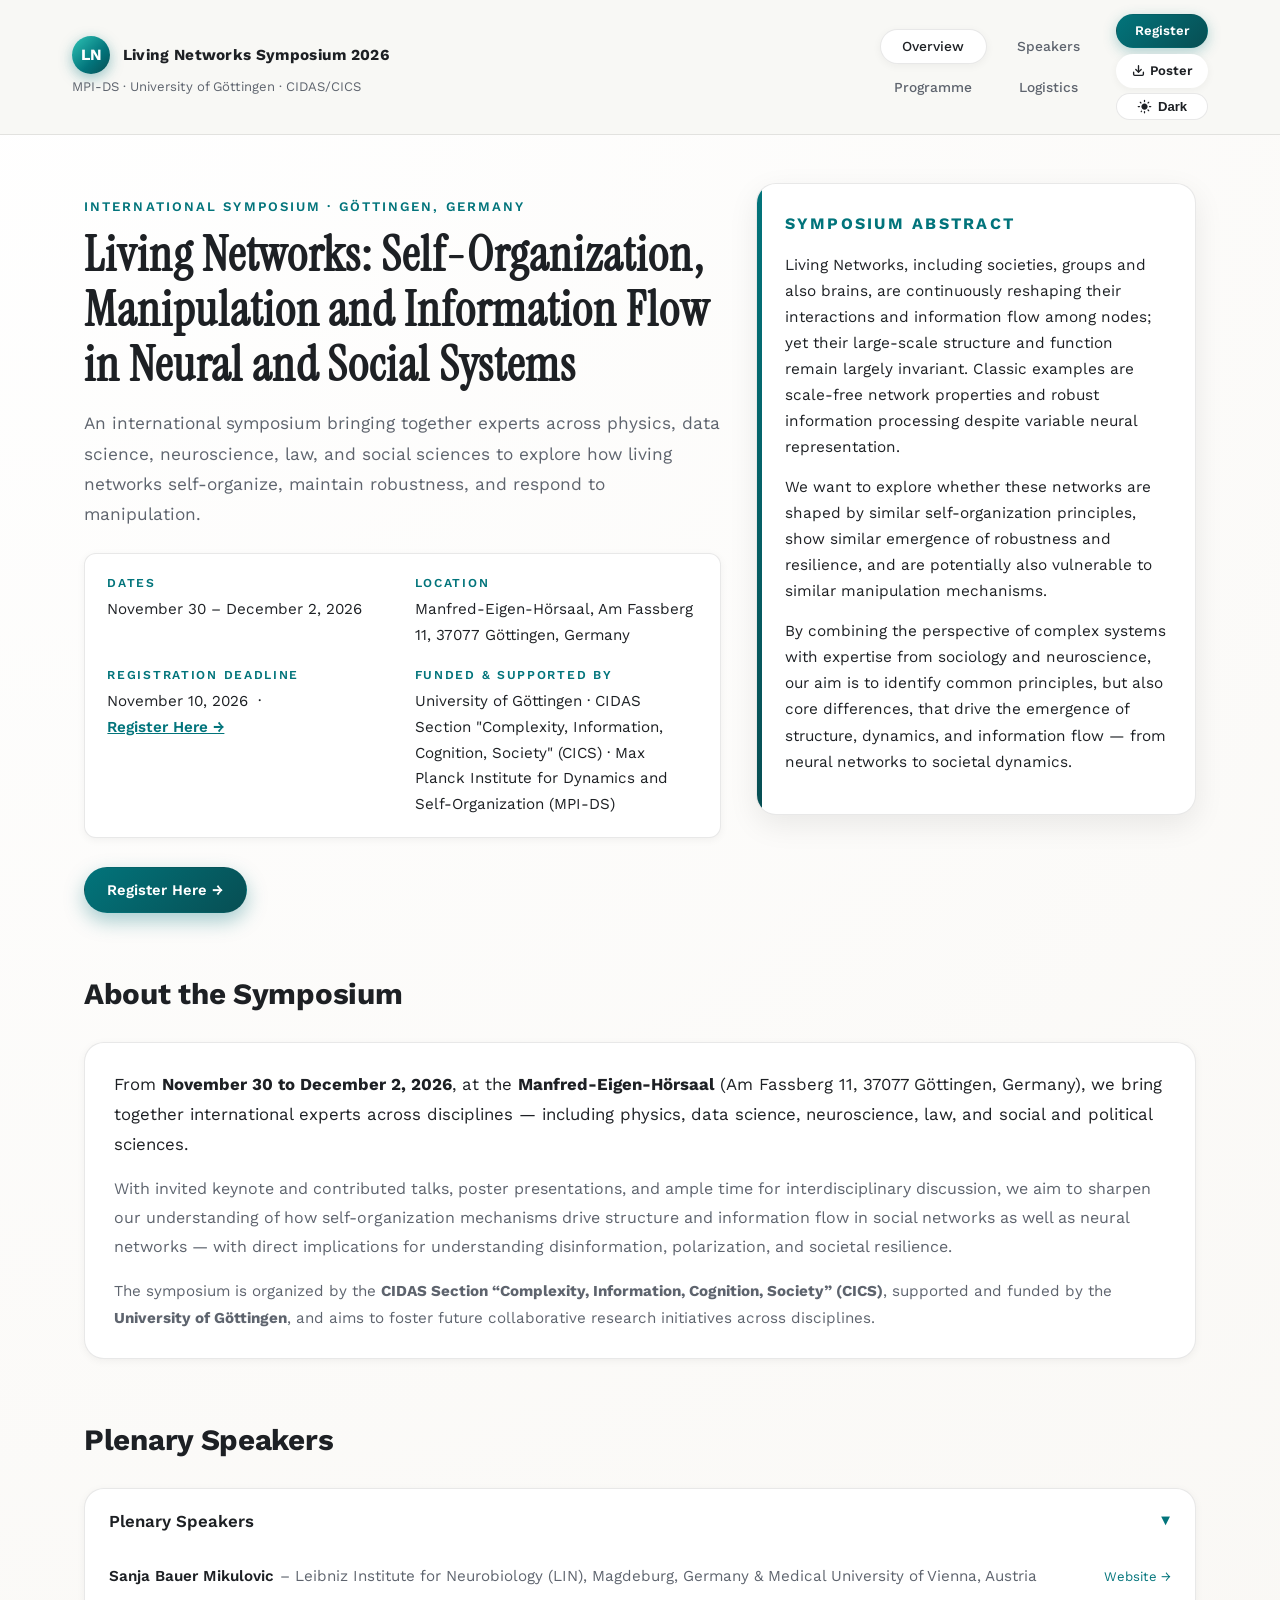
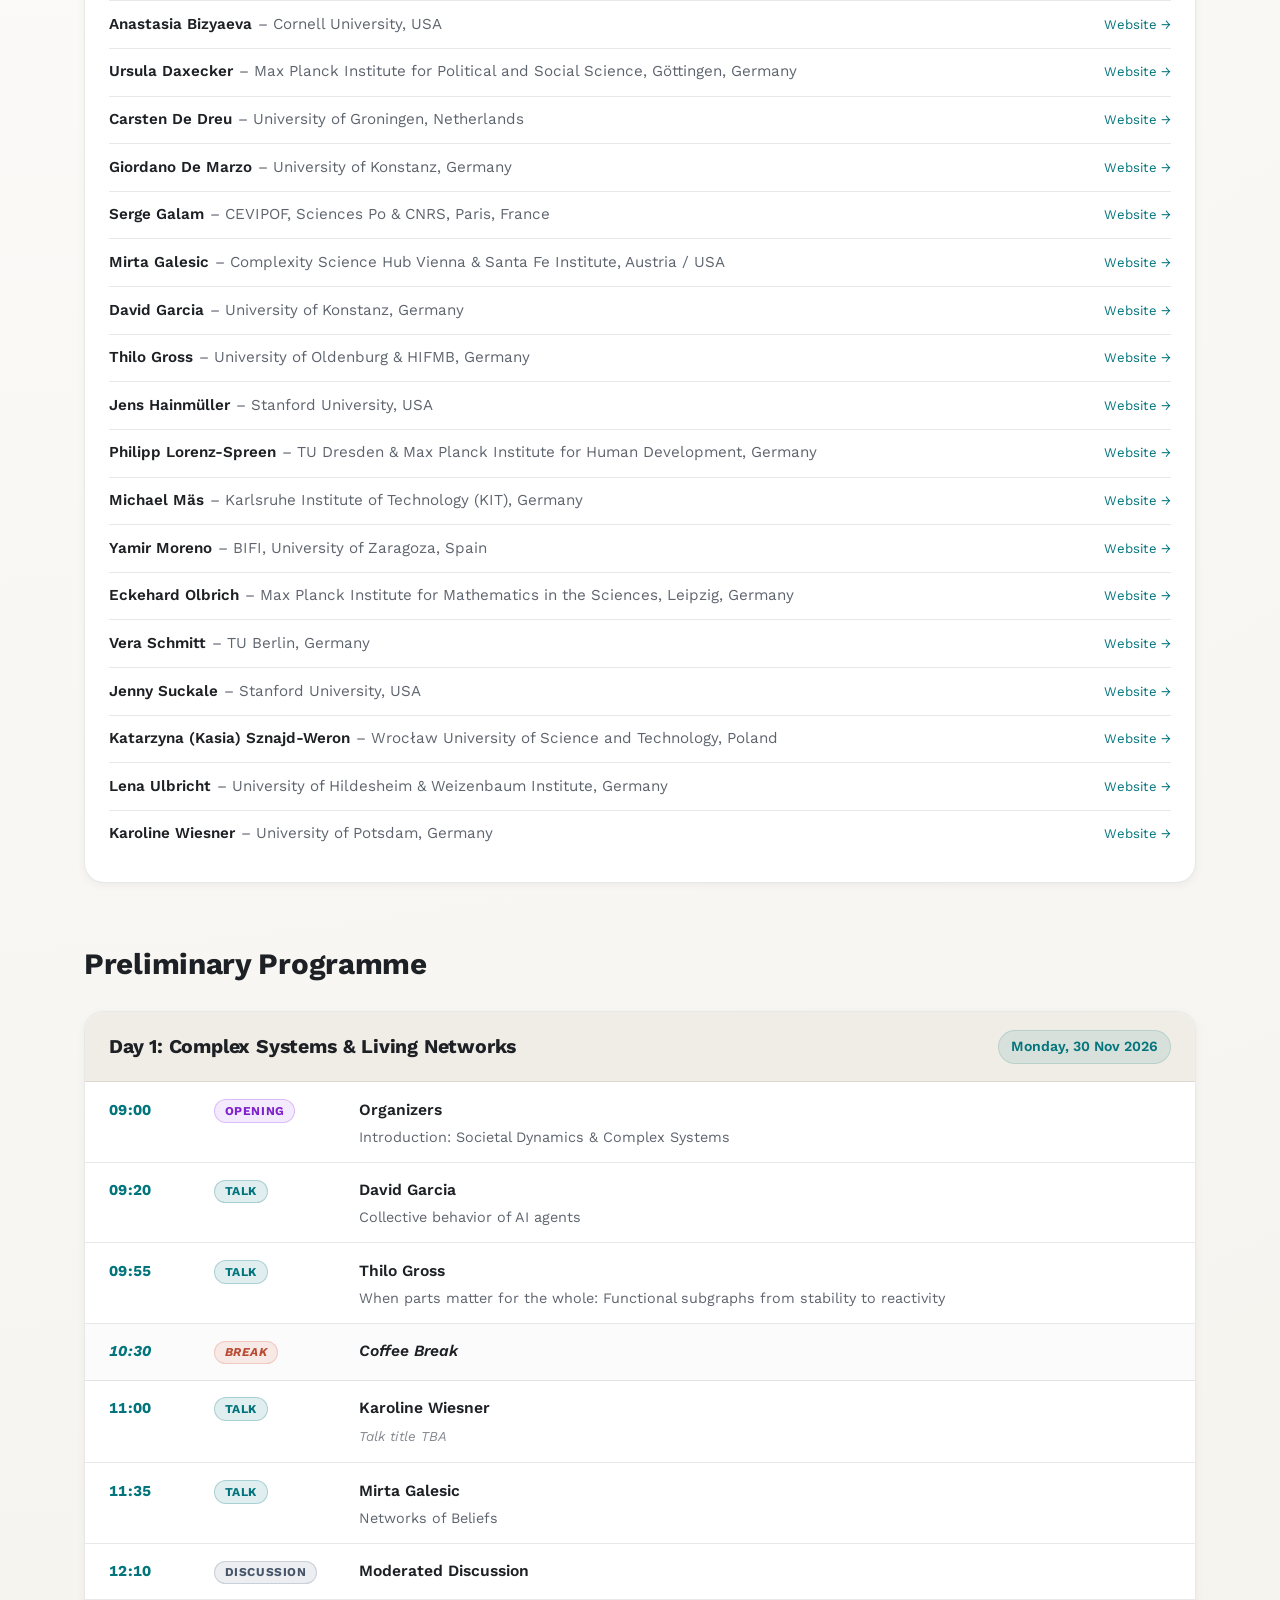
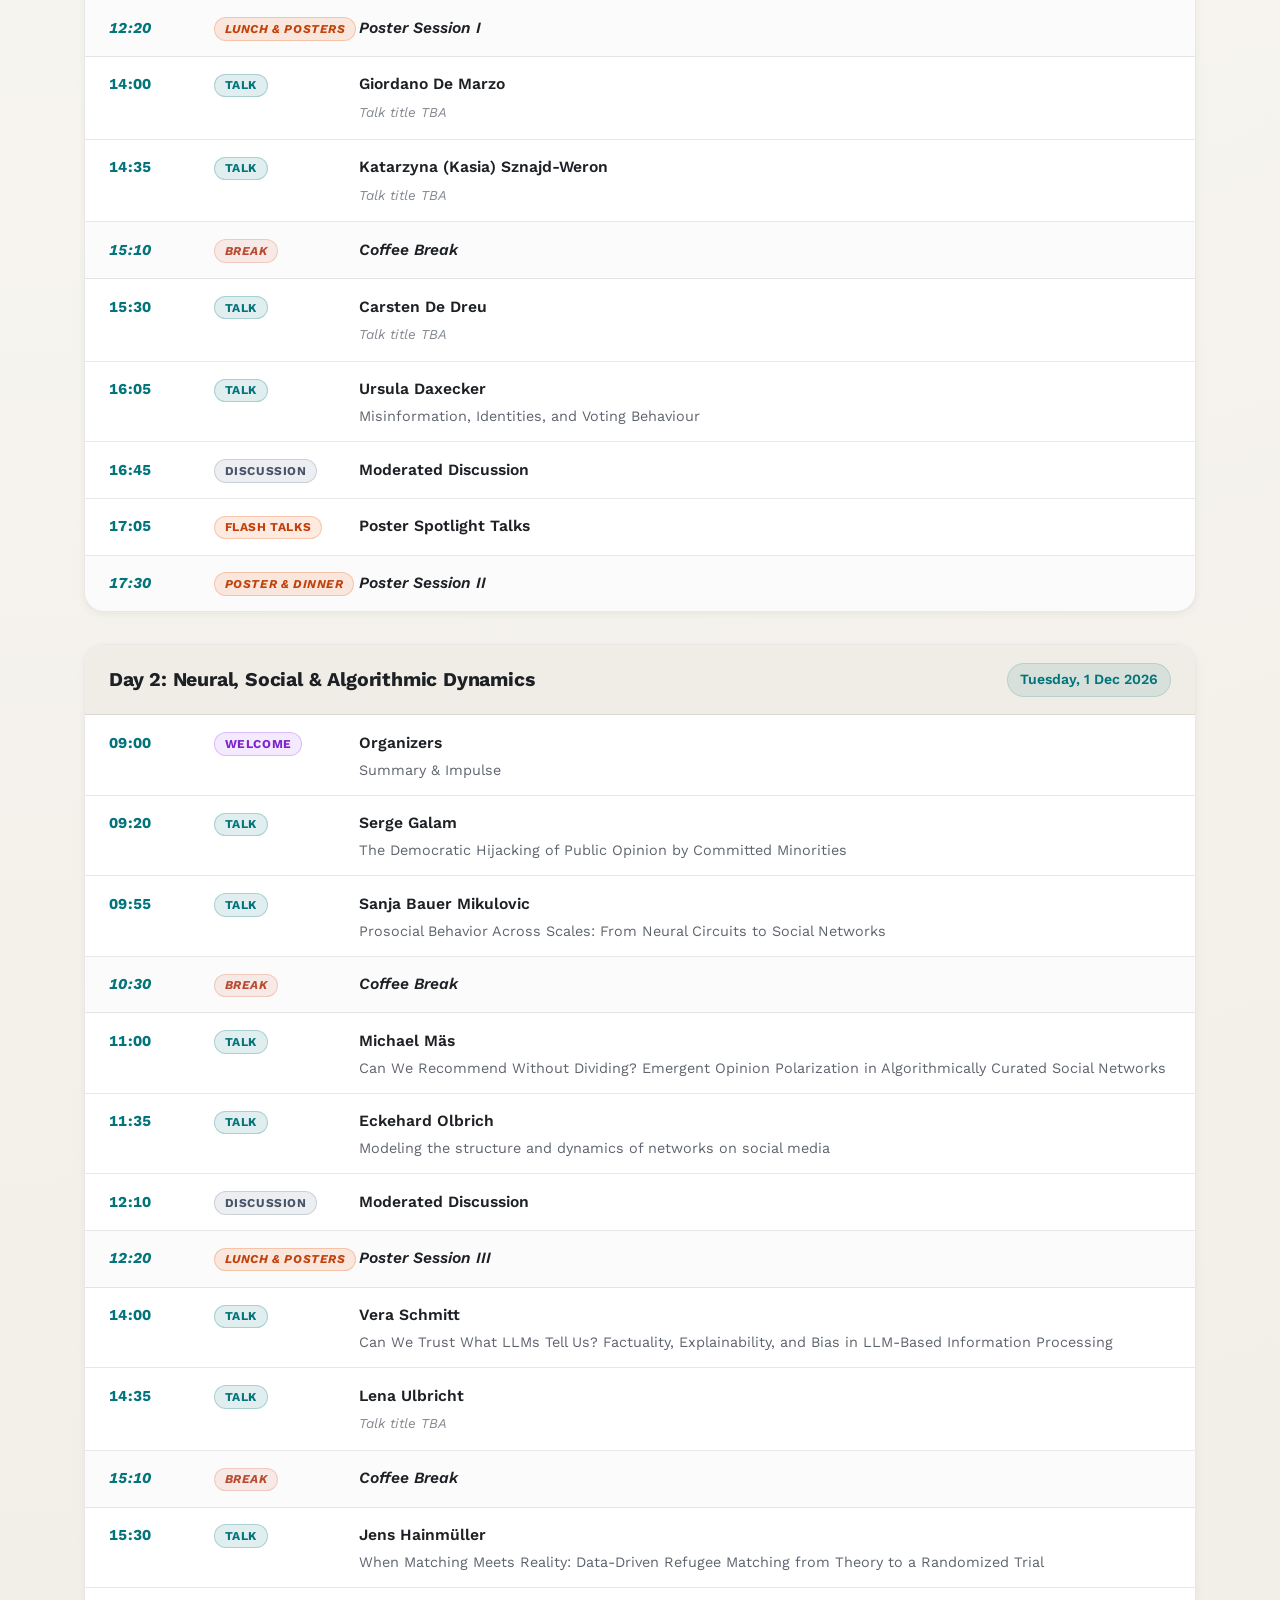
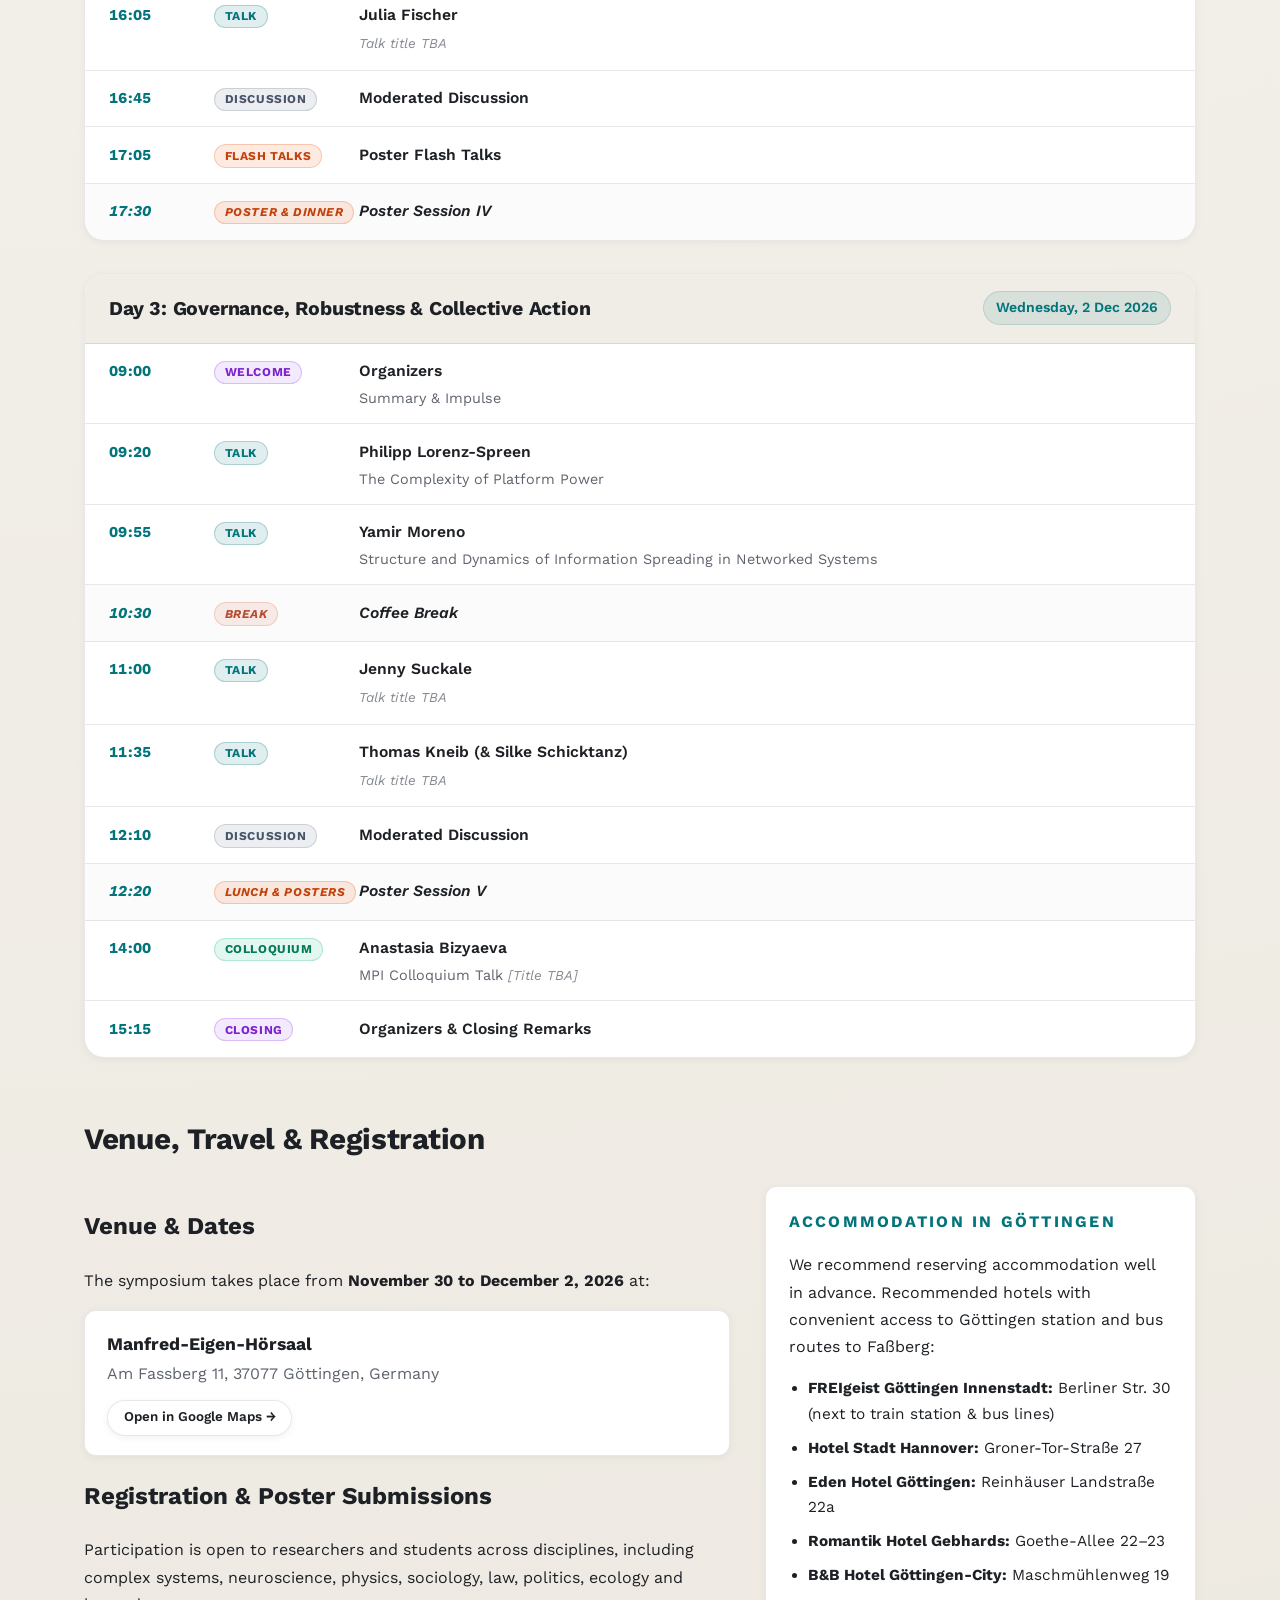
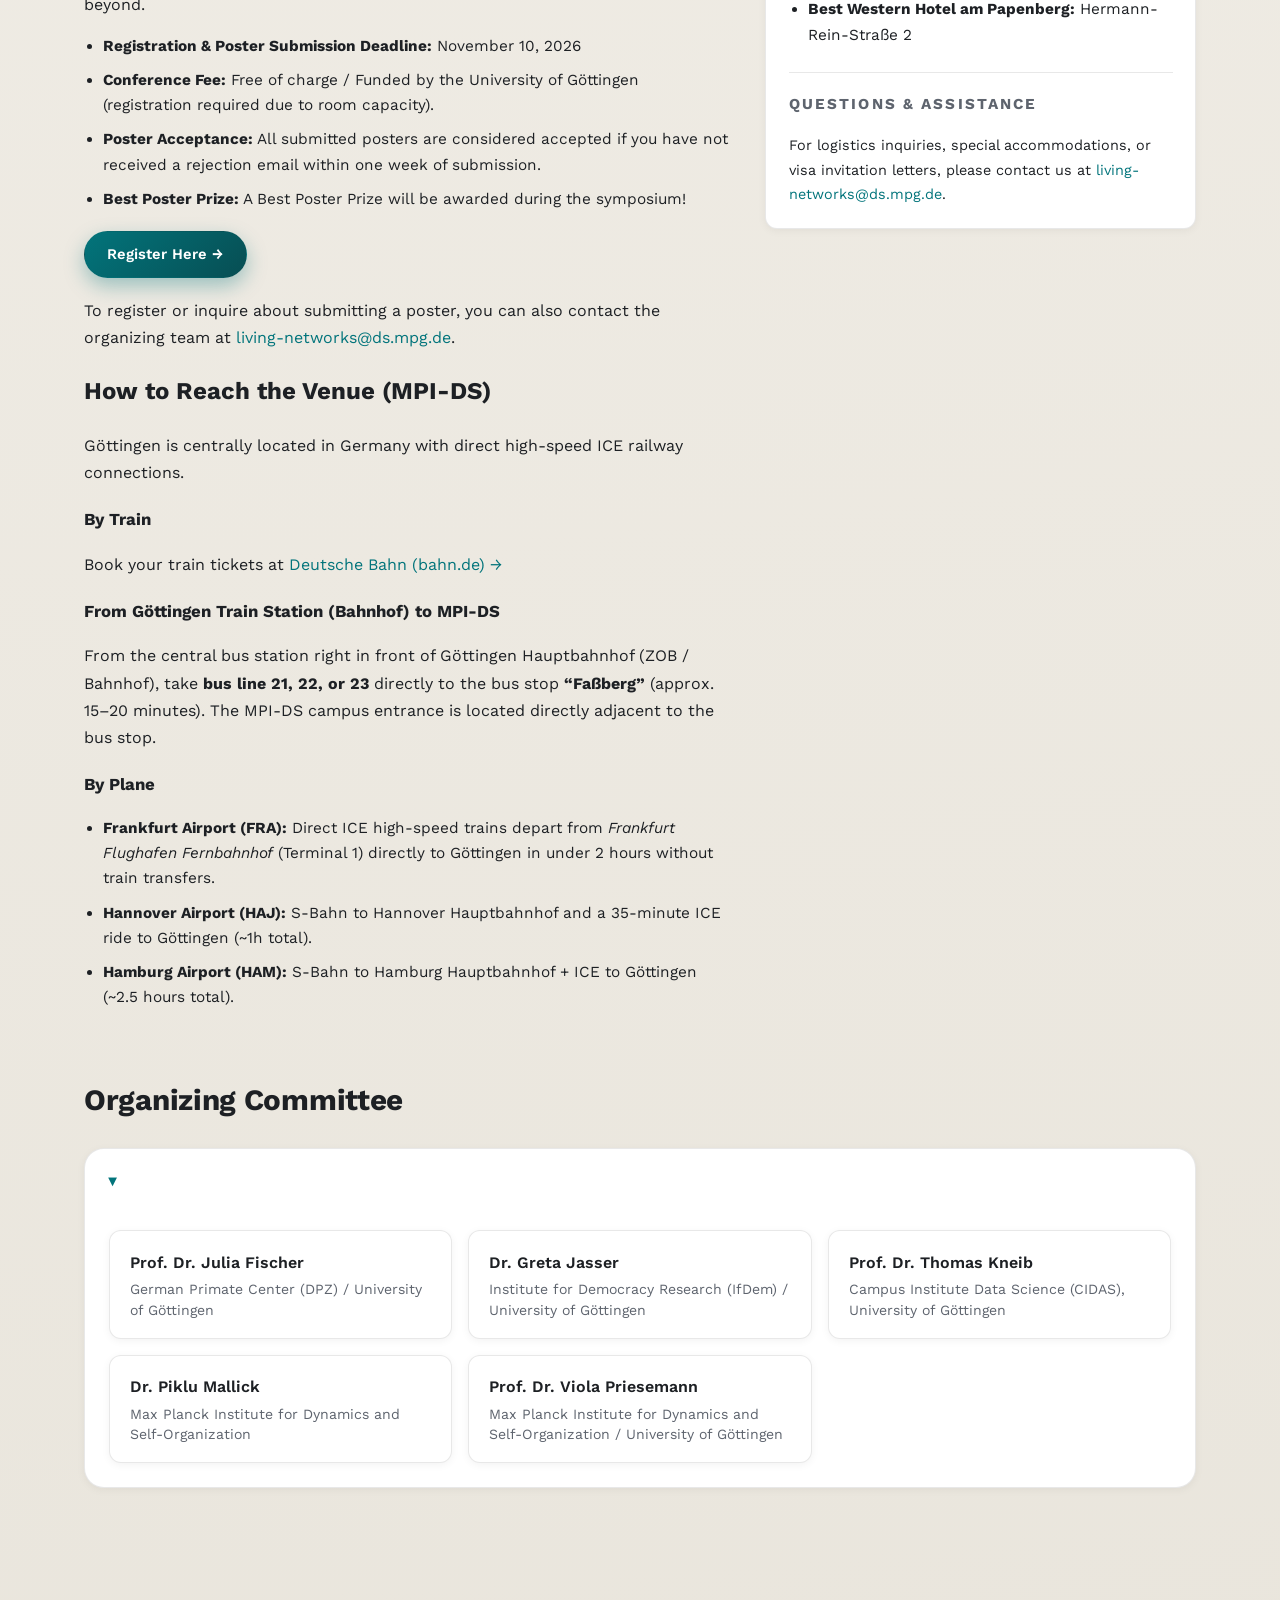
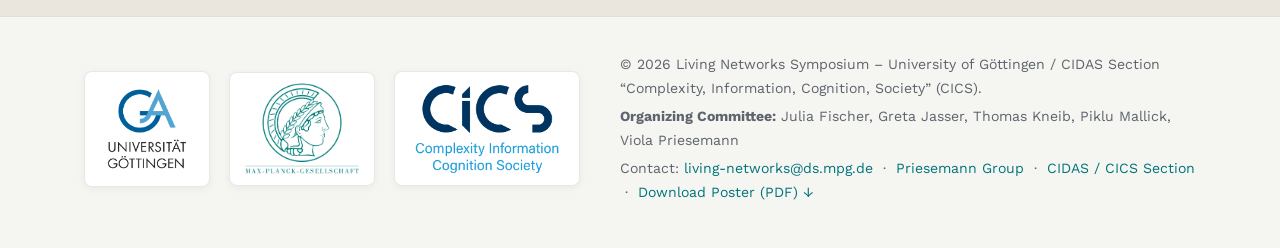
==== commit ad7d85a7: "Add titles to two schedule talks Replace the TBA placeholders for Serge Galam and Michael Mäs with t" ====
--- a/index.html
+++ b/index.html
@@ -297,7 +297,7 @@
               <div class="schedule-badge-wrap"><span class="schedule-badge badge-talk">Talk</span></div>
               <div class="schedule-details">
                 <span class="schedule-speaker">Serge Galam</span>
-                <span class="schedule-tba">Talk title TBA</span>
+                <span class="schedule-title">The Democratic Hijacking of Public Opinion by Committed Minorities</span>
               </div>
             </li>
             <li class="schedule-item">
@@ -320,7 +320,7 @@
               <div class="schedule-badge-wrap"><span class="schedule-badge badge-talk">Talk</span></div>
               <div class="schedule-details">
                 <span class="schedule-speaker">Michael Mäs</span>
-                <span class="schedule-tba">Talk title TBA</span>
+                <span class="schedule-title">Can We Recommend Without Dividing? Emergent Opinion Polarization in Algorithmically Curated Social Networks</span>
               </div>
             </li>
             <li class="schedule-item">
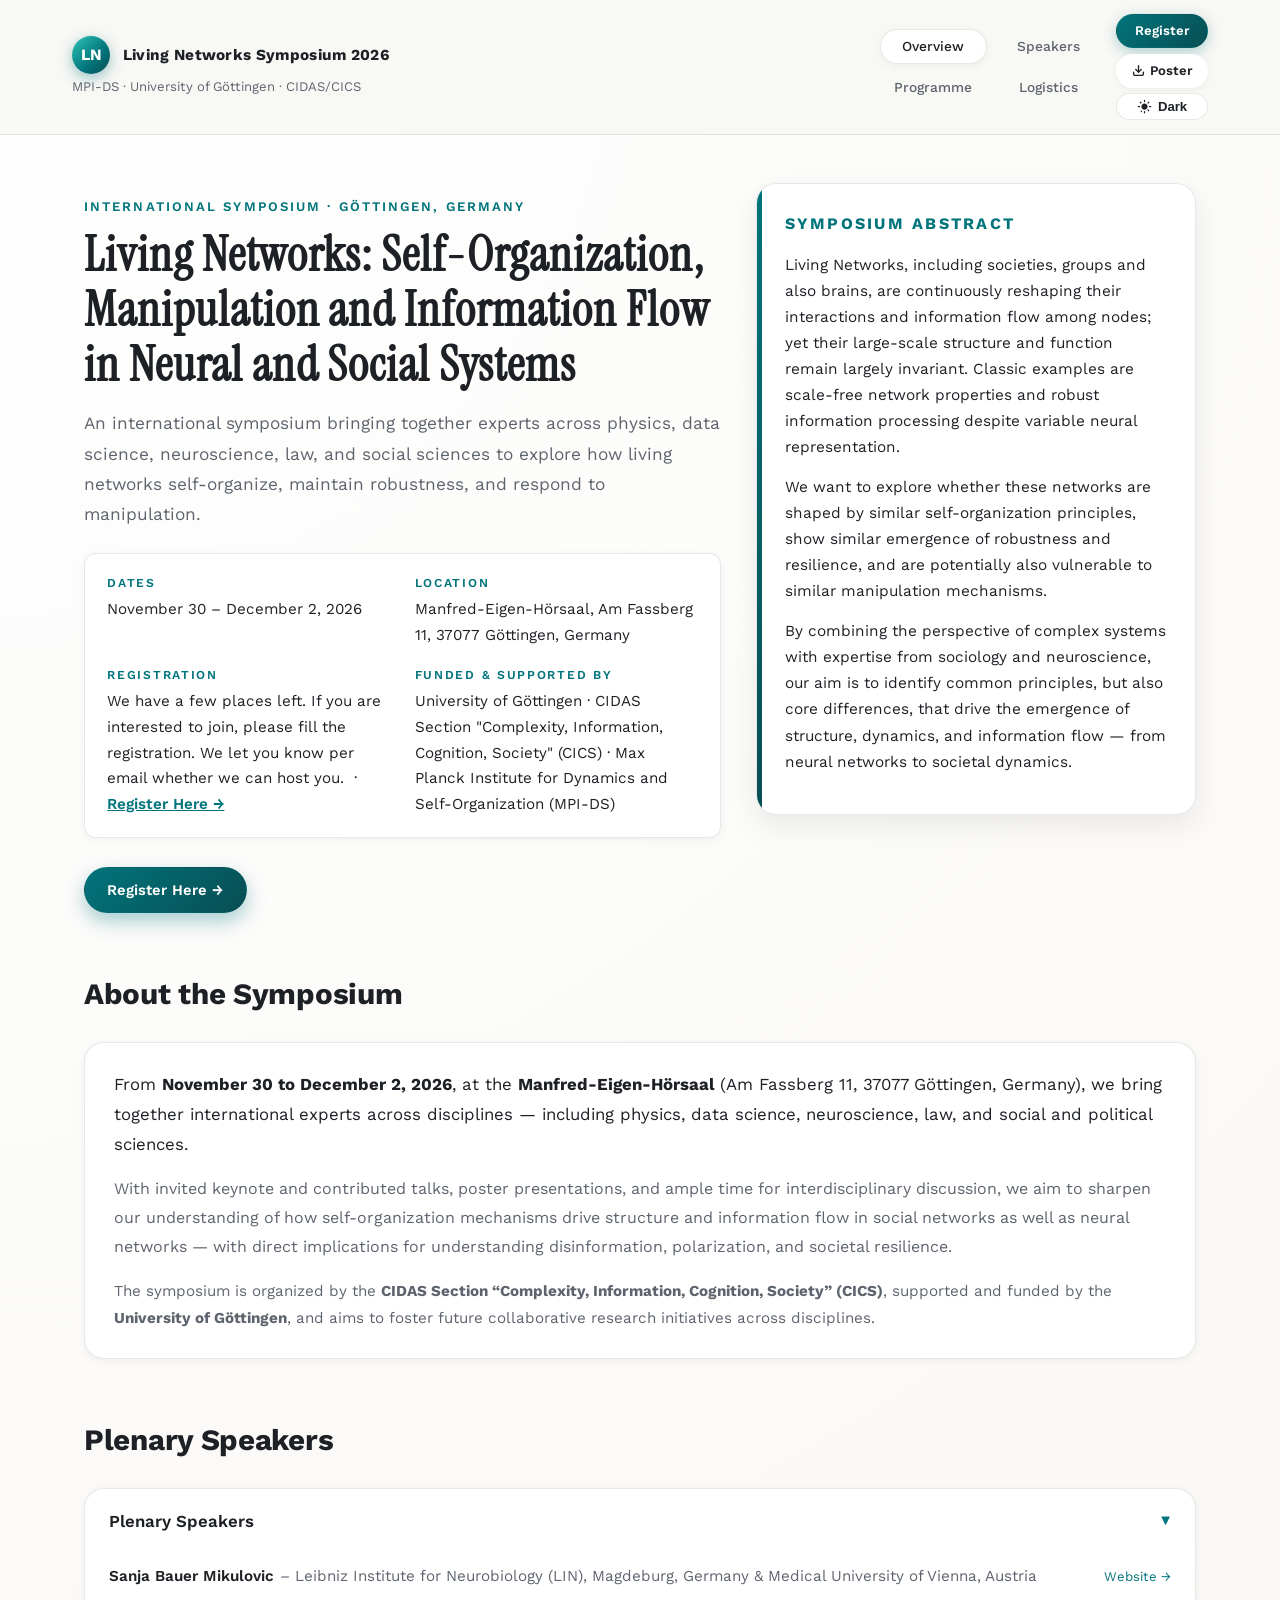
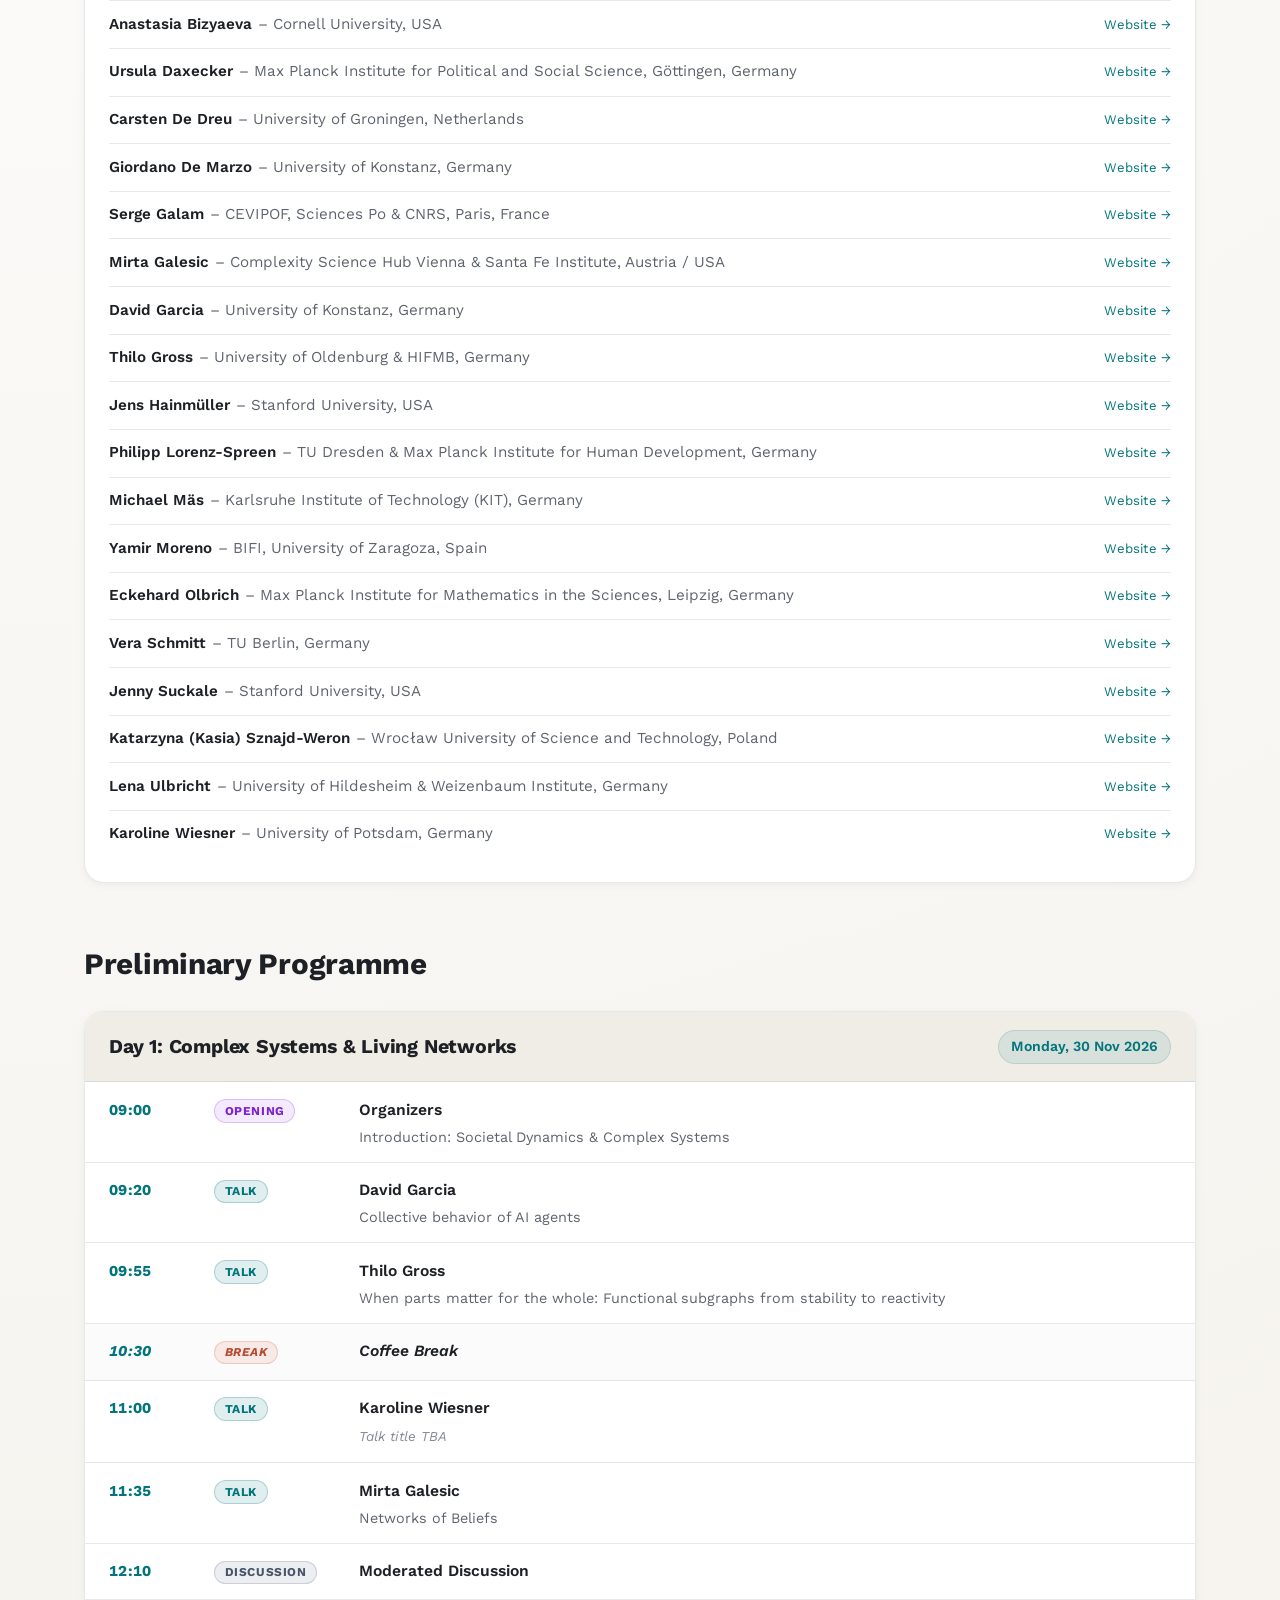
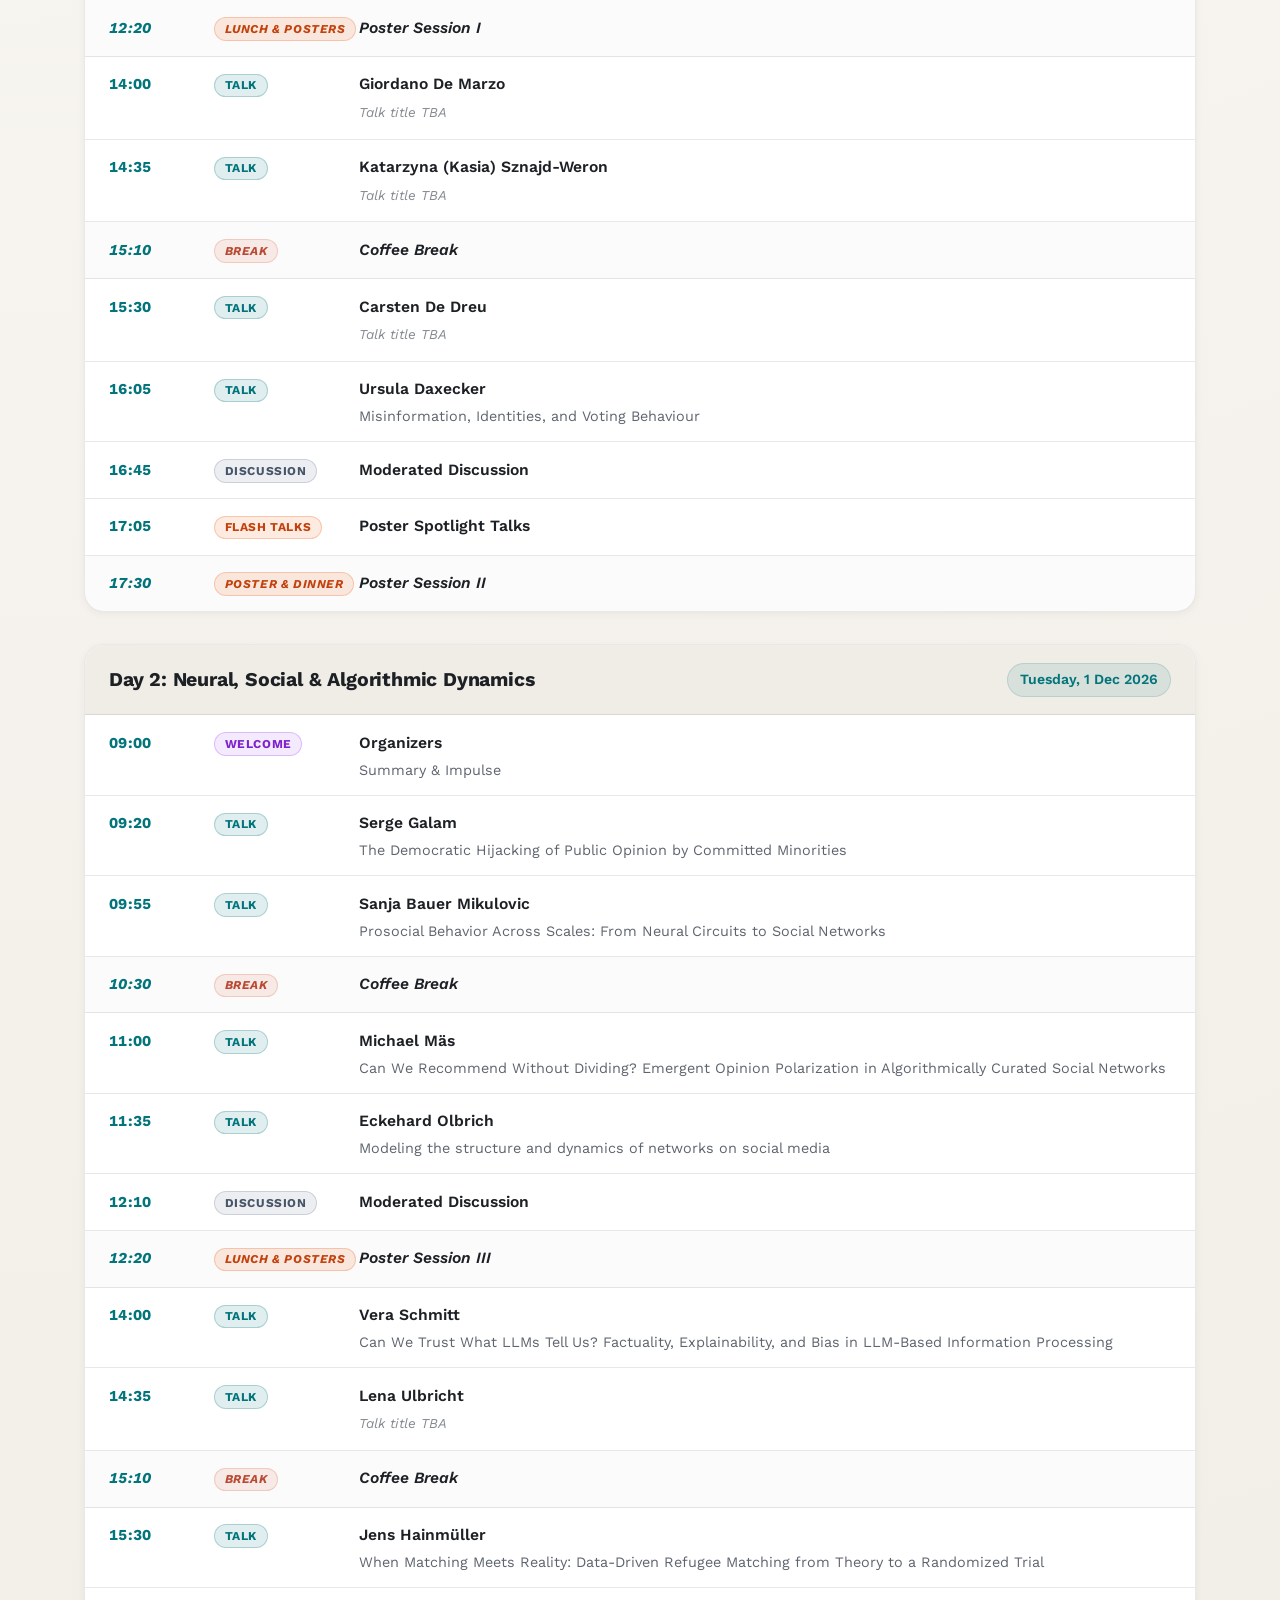
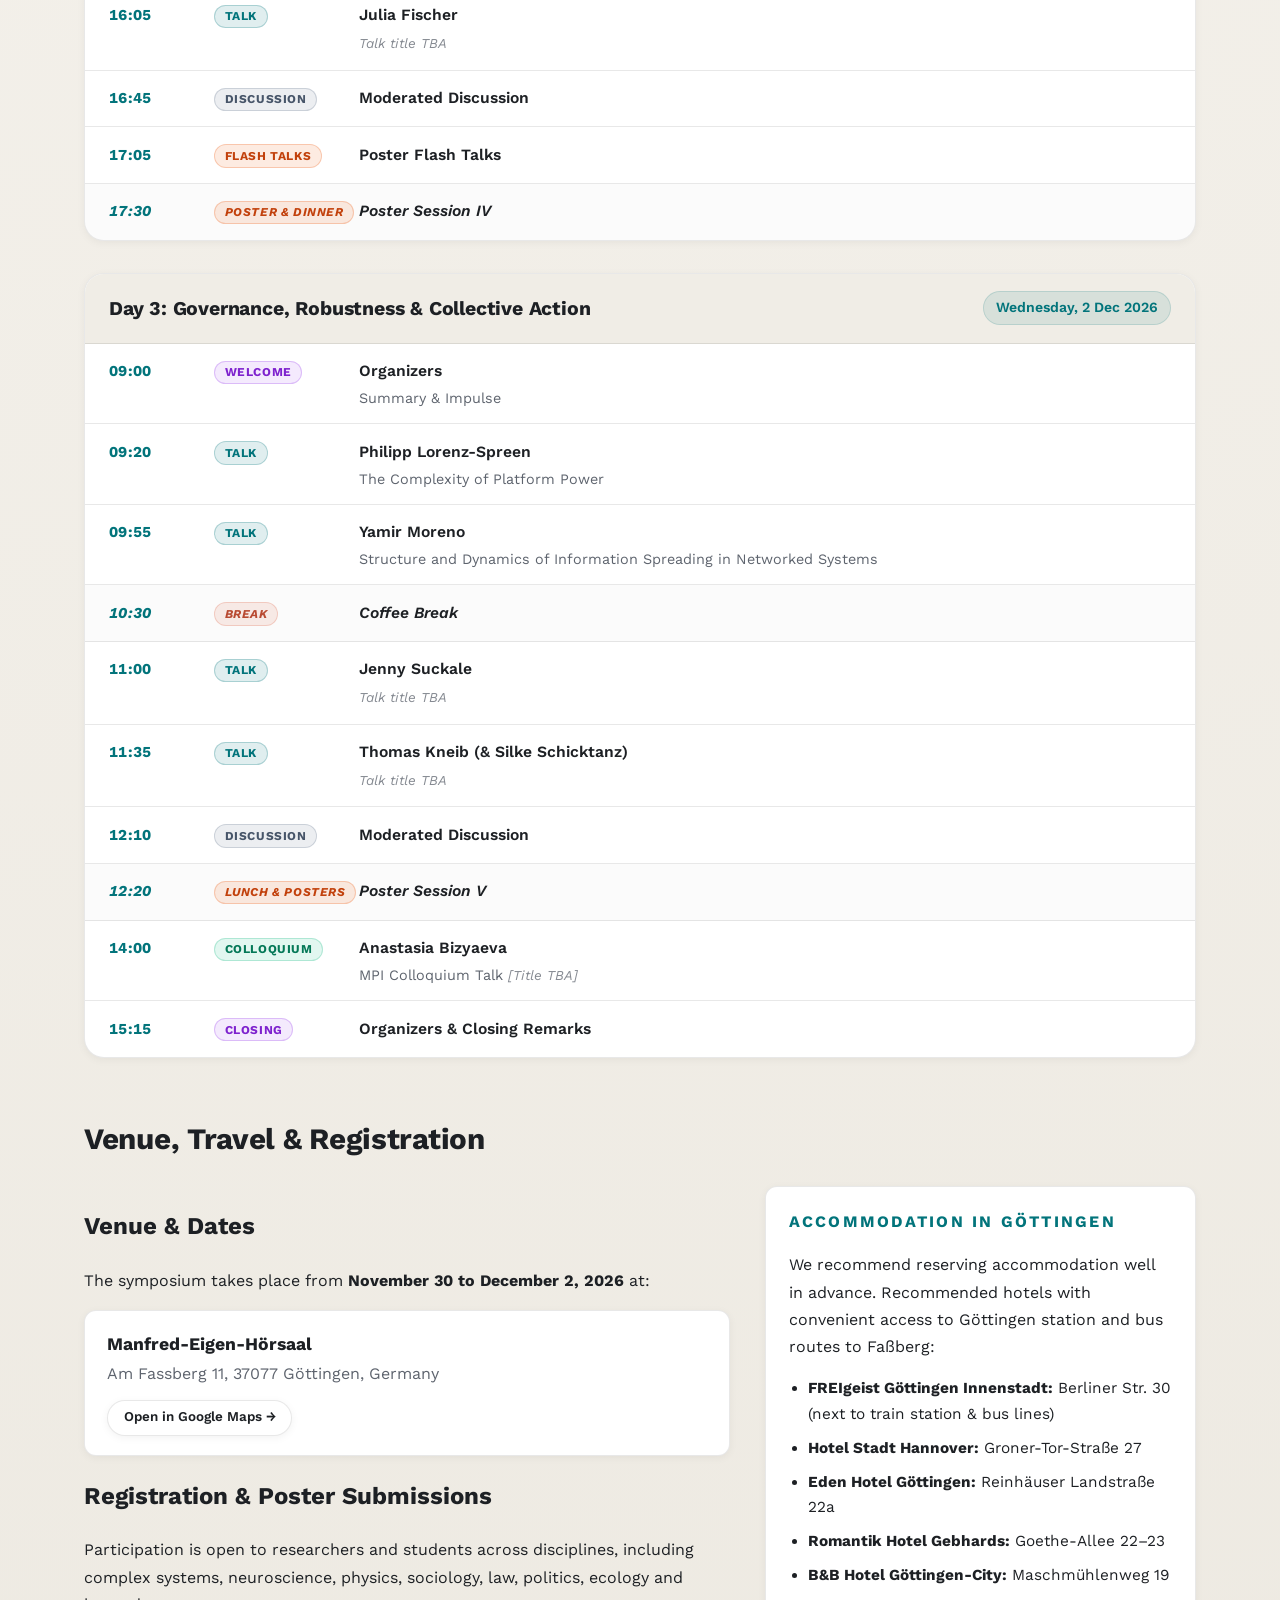
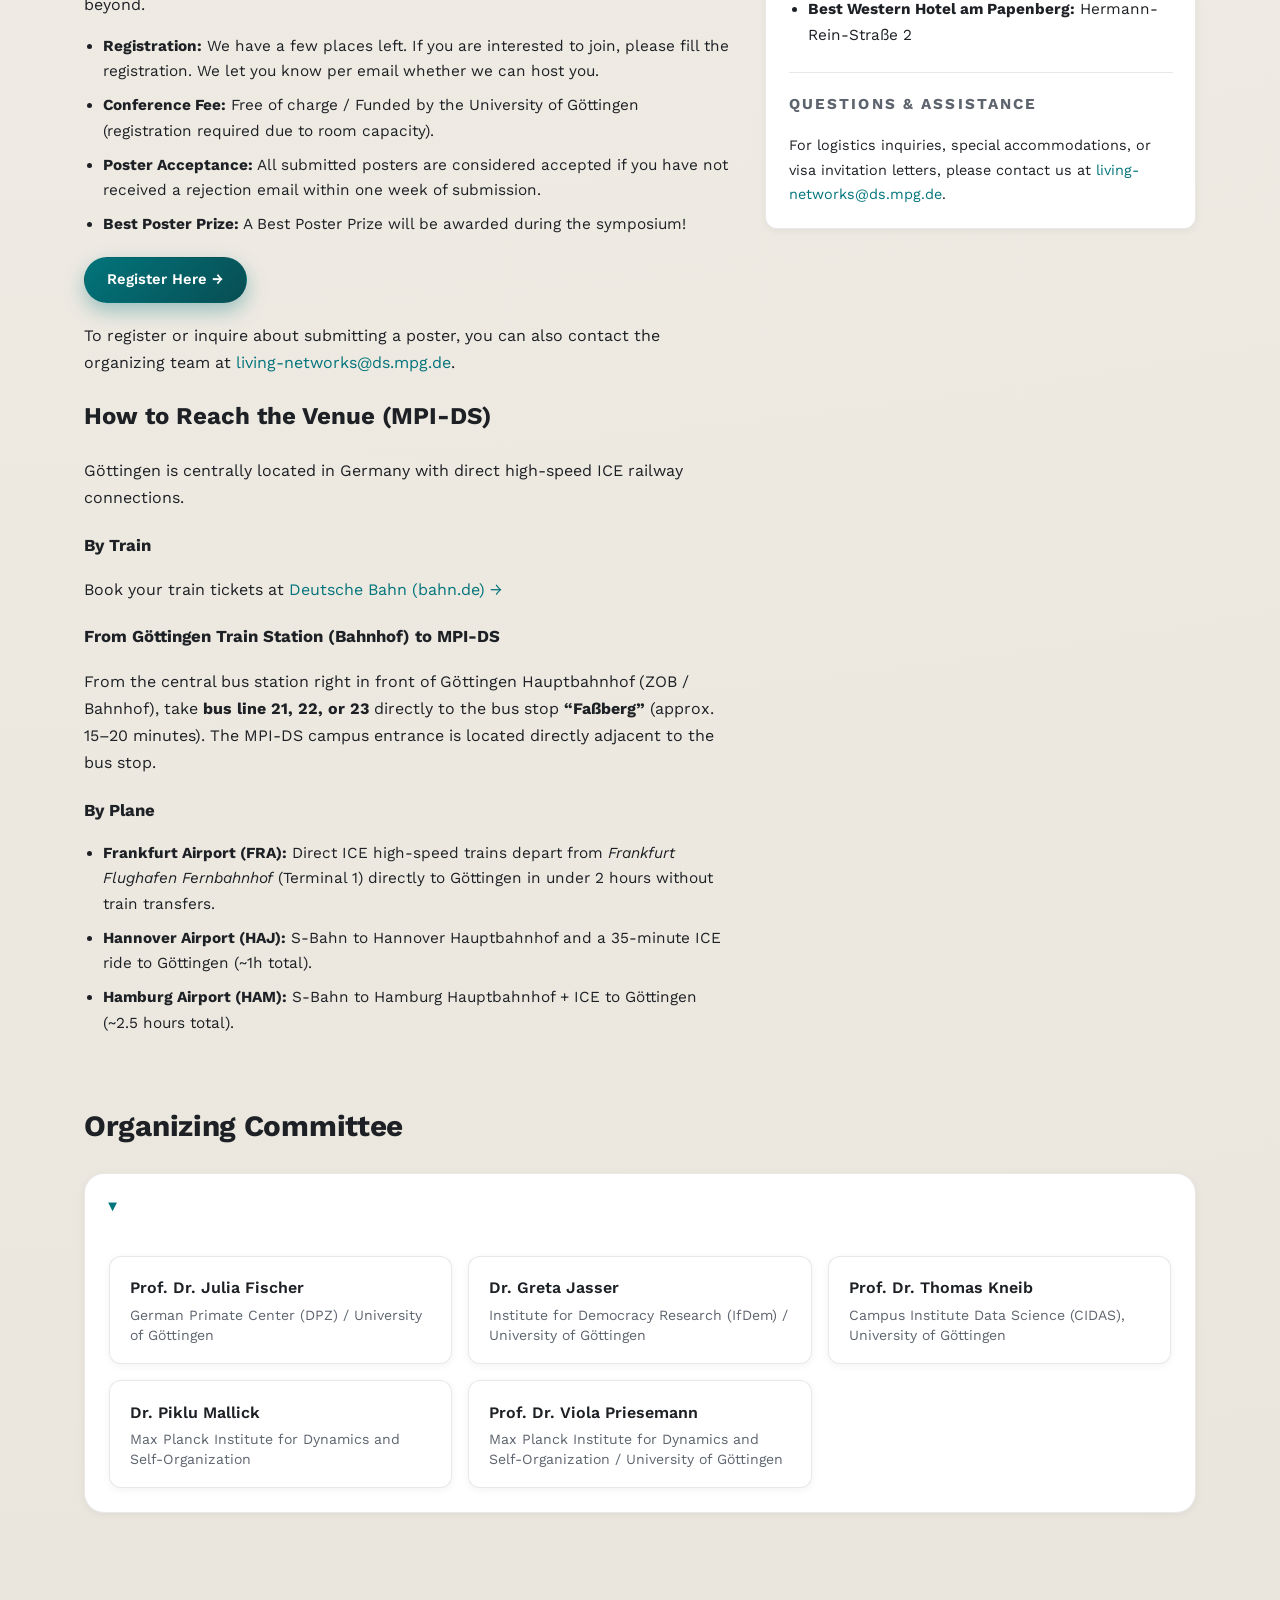
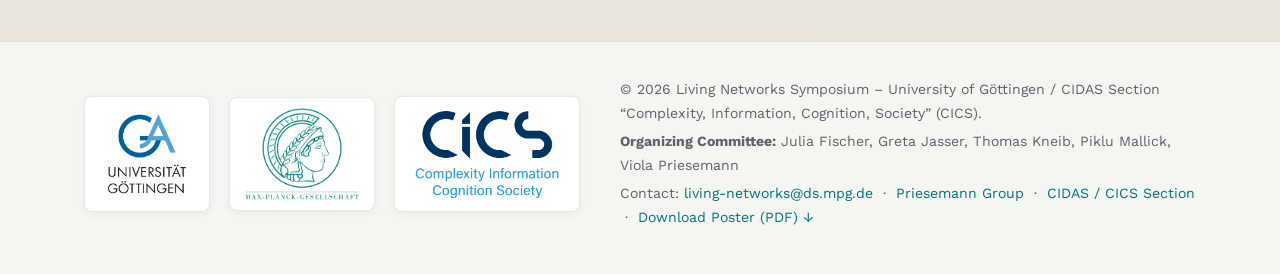
==== commit 0af12eb8: "Update registration availability messaging Replace registration deadline notices on the home and log" ====
--- a/index.html
+++ b/index.html
@@ -64,8 +64,8 @@
               <dd>Manfred-Eigen-Hörsaal, Am Fassberg 11, 37077 Göttingen, Germany</dd>
             </div>
             <div>
-              <dt>Registration Deadline</dt>
-              <dd>November 10, 2026 &nbsp;·&nbsp; <br> <a href="https://survey.academiccloud.de/f/637215?lang=en" title="Click to Register" style="font-weight: 600; text-decoration: underline;">Register Here &rarr;</a></dd>
+              <dt>Registration</dt>
+              <dd>We have a few places left. If you are interested to join, please fill the registration. We let you know per email whether we can host you. &nbsp;·&nbsp; <br> <a href="https://survey.academiccloud.de/f/637215?lang=en" title="Click to Register" style="font-weight: 600; text-decoration: underline;">Register Here &rarr;</a></dd>
             </div>
             <div>
               <dt>Funded &amp; Supported by</dt>
@@ -516,7 +516,7 @@
           <h2 id="register">Registration &amp; Poster Submissions</h2>
           <p>Participation is open to researchers and students across disciplines, including complex systems, neuroscience, physics, sociology, law, politics, ecology and beyond.</p>
           <ul class="bullet-list">
-            <li><strong>Registration &amp; Poster Submission Deadline:</strong> November 10, 2026</li>
+            <li><strong>Registration:</strong> We have a few places left. If you are interested to join, please fill the registration. We let you know per email whether we can host you.</li>
             <li><strong>Conference Fee:</strong> Free of charge / Funded by the University of Göttingen (registration required due to room capacity).</li>
             <li><strong>Poster Acceptance:</strong> All submitted posters are considered accepted if you have not received a rejection email within one week of submission.</li>
             <li><strong>Best Poster Prize:</strong> A Best Poster Prize will be awarded during the symposium!</li>
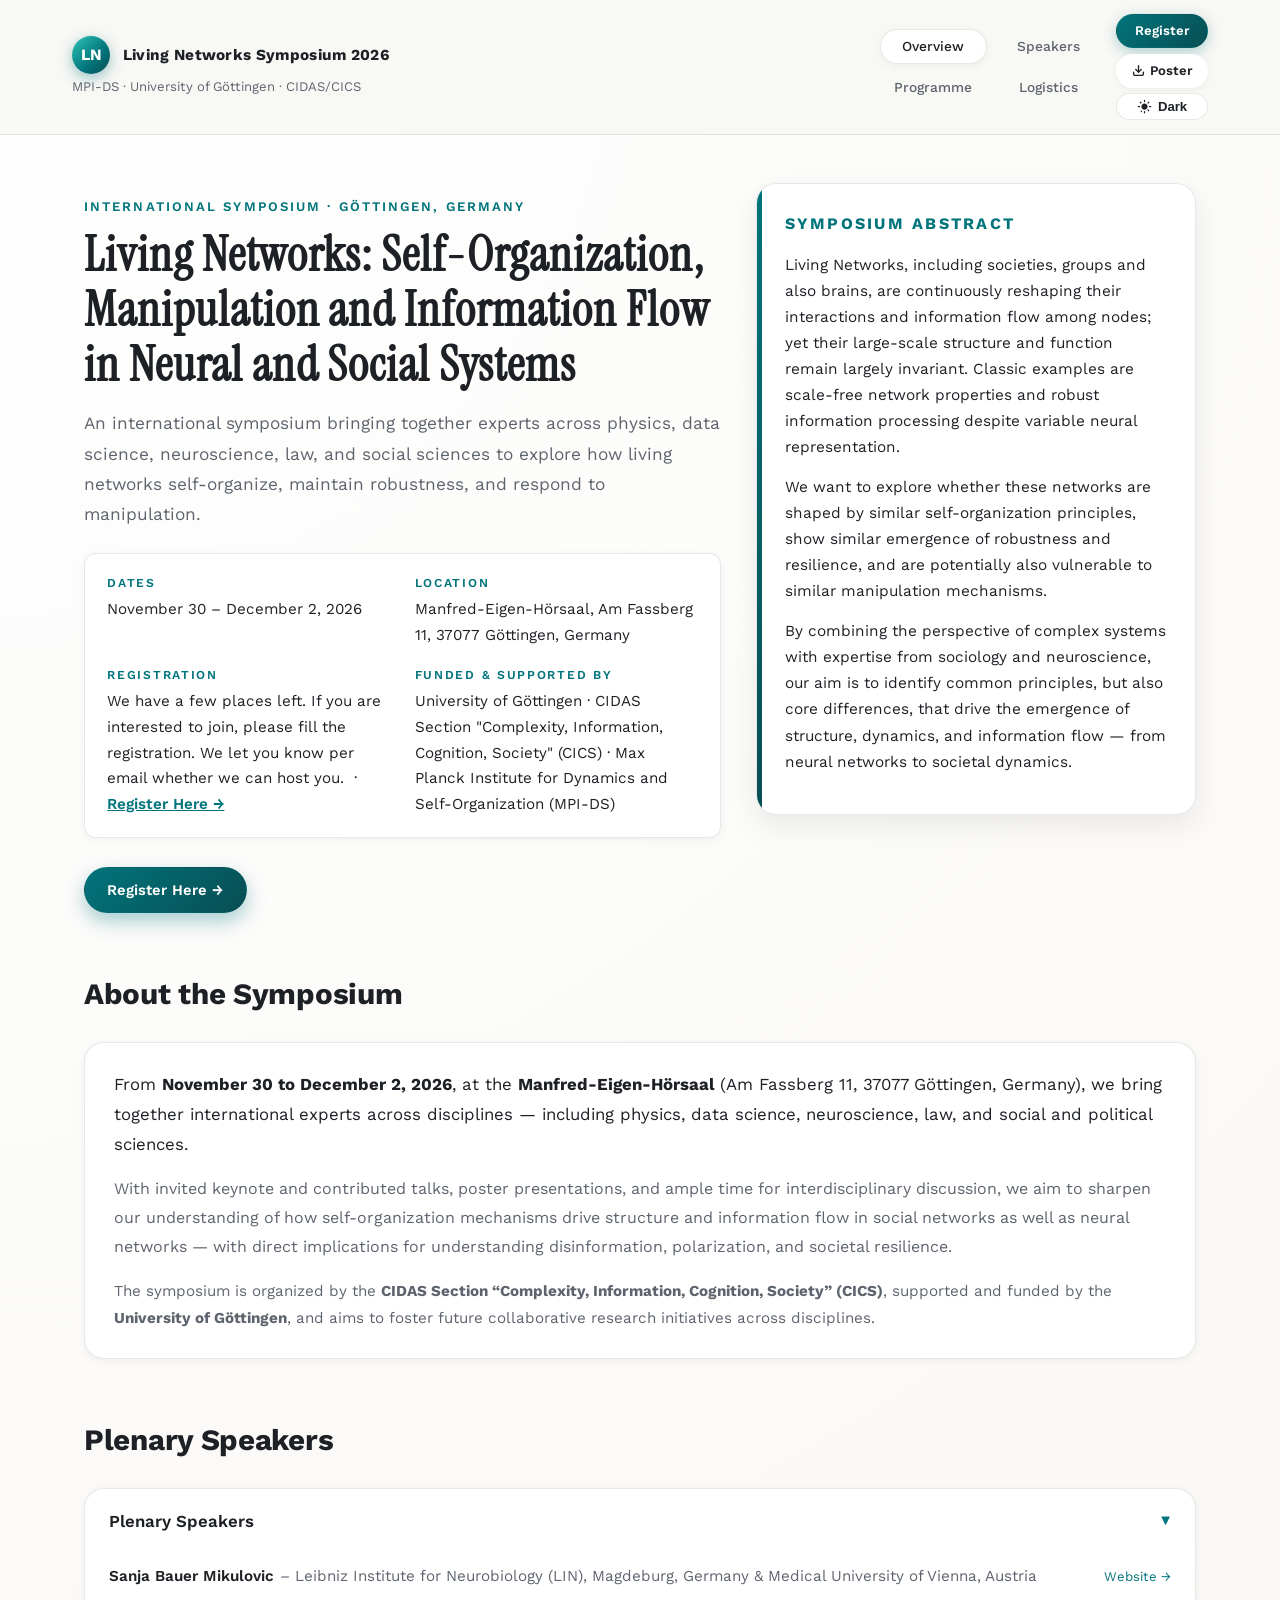
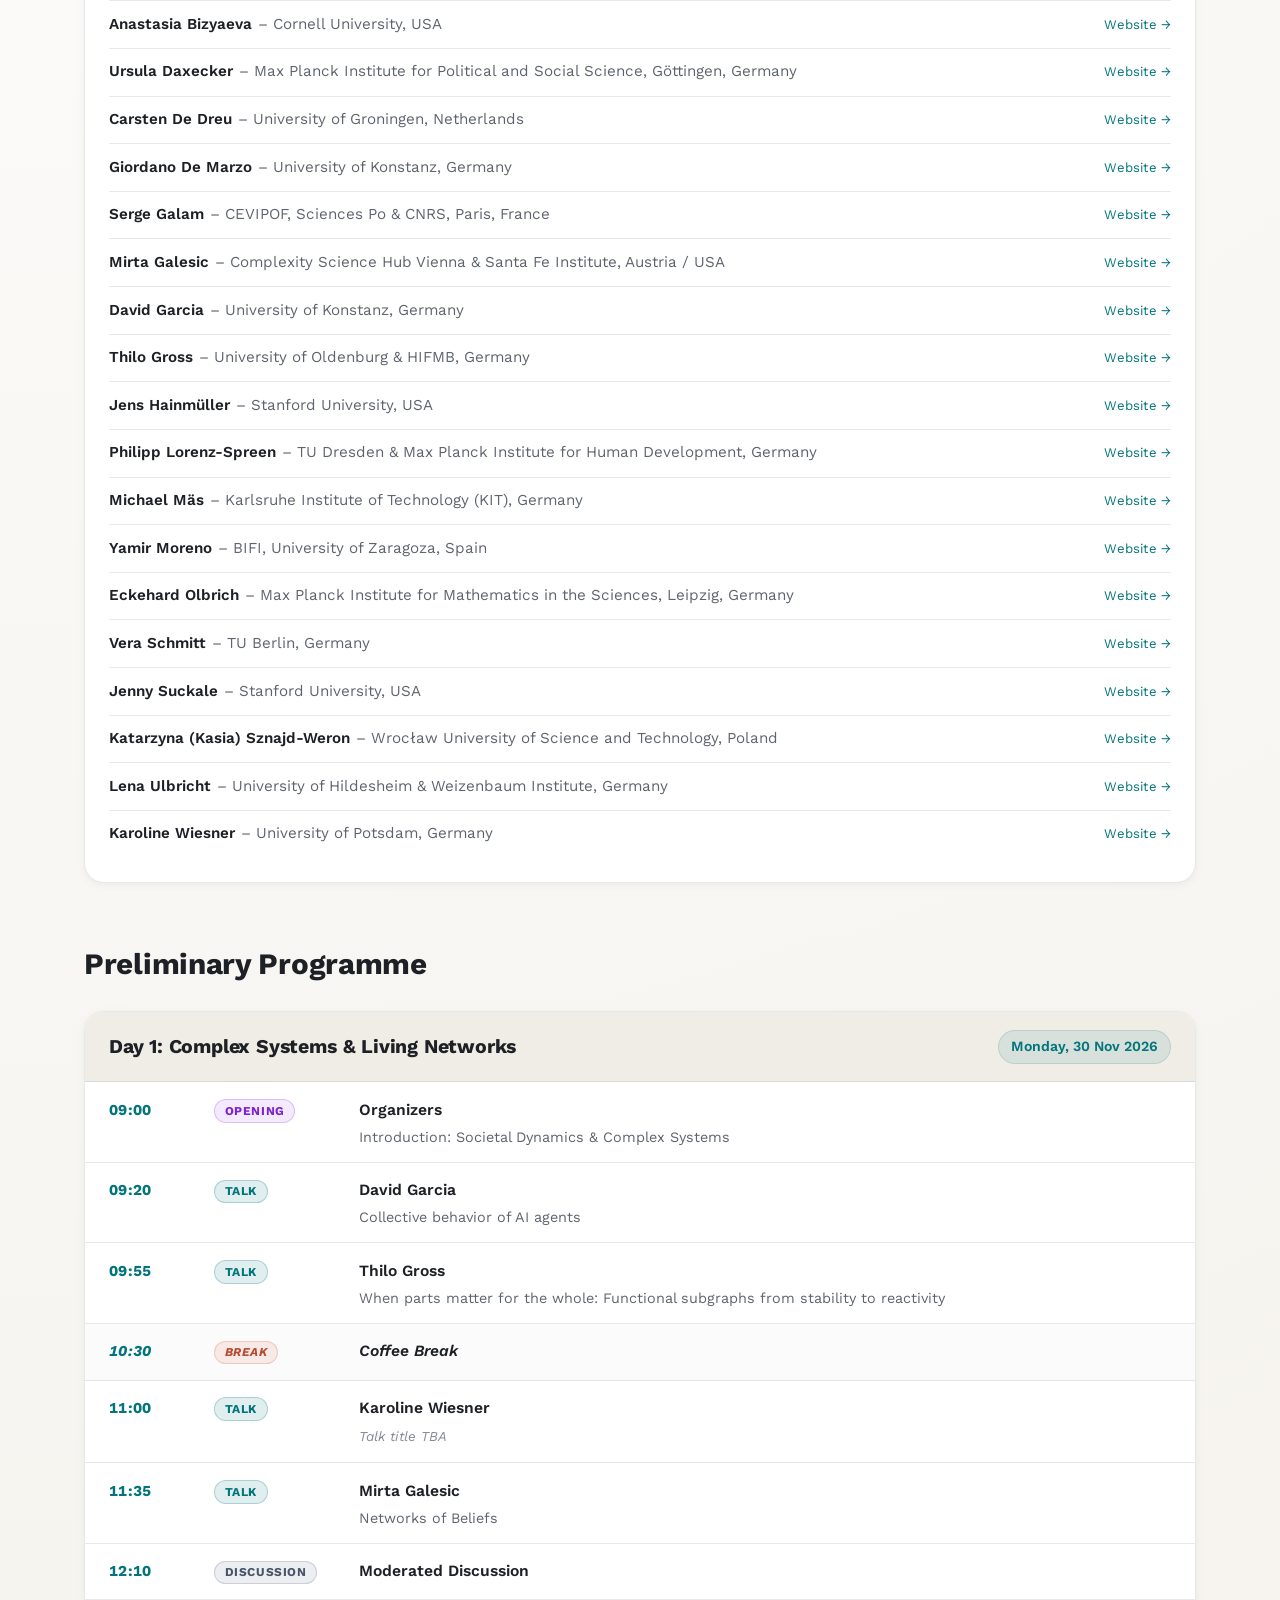
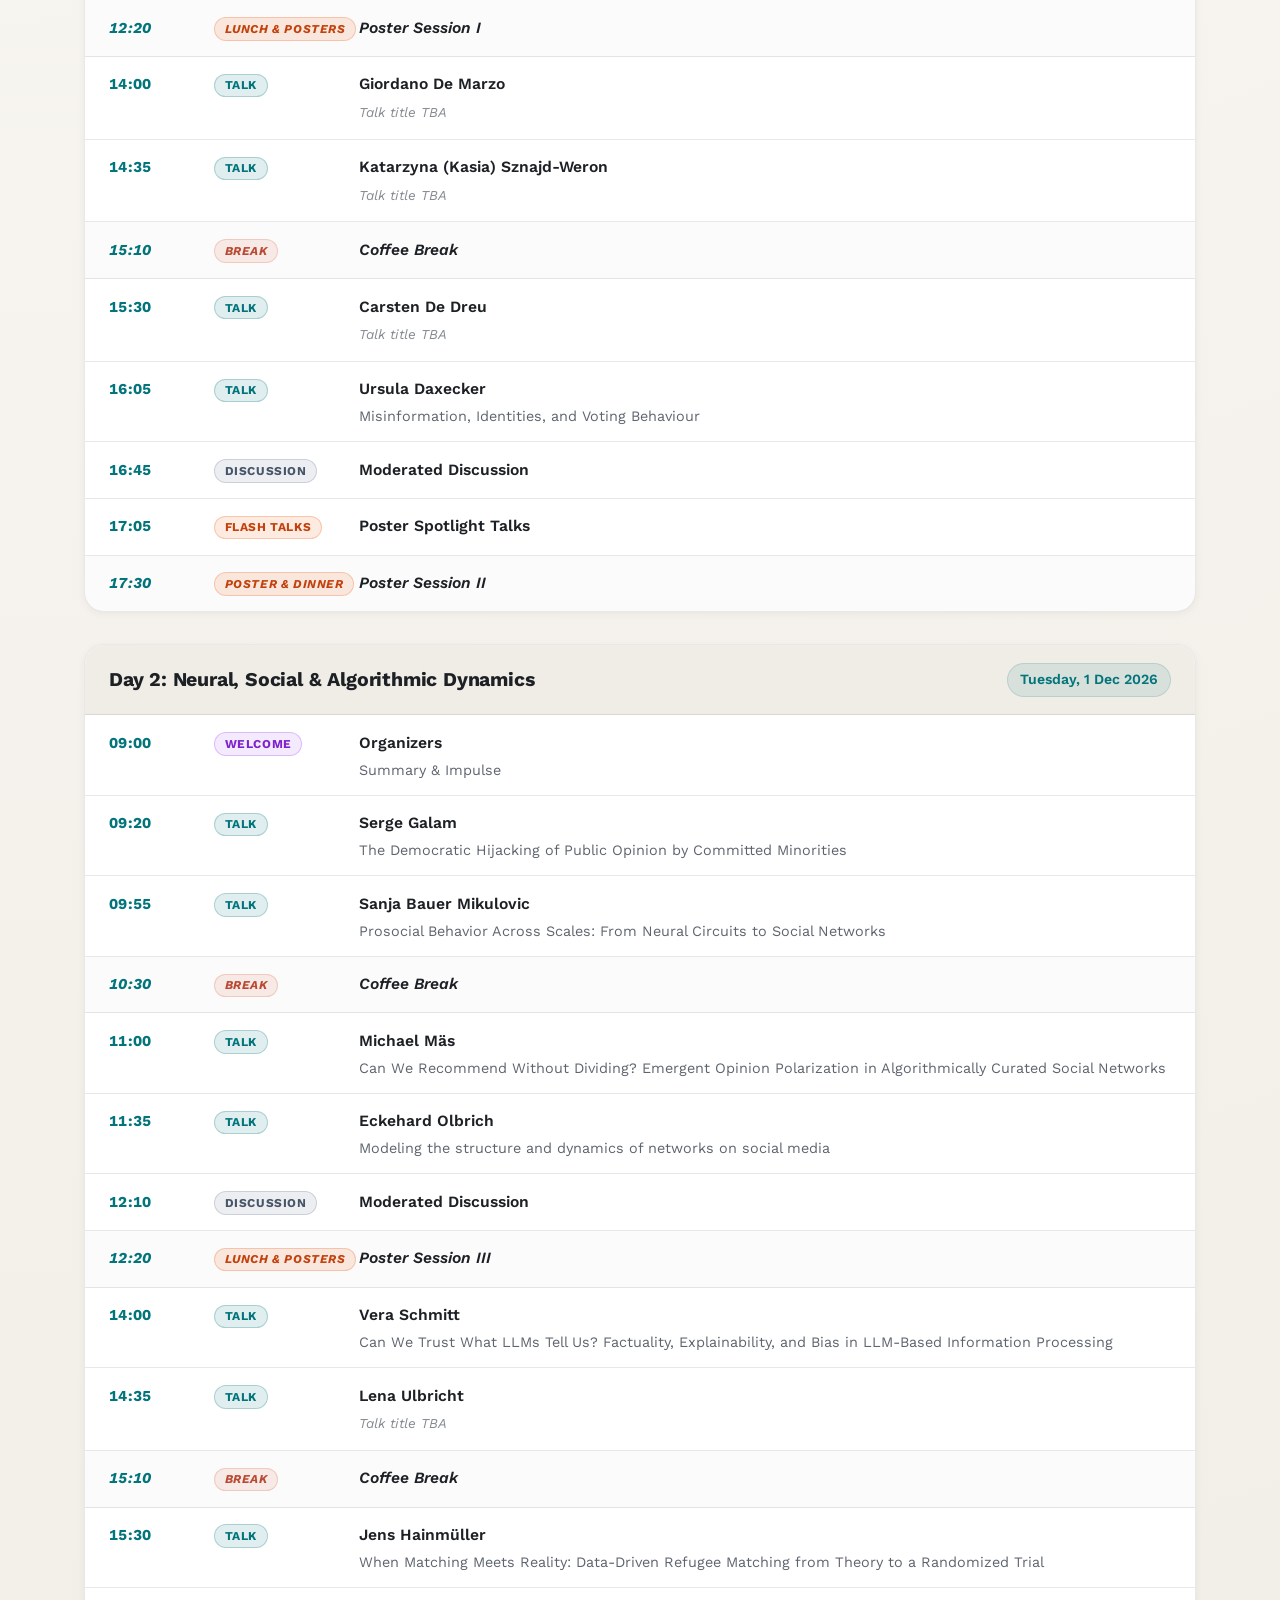
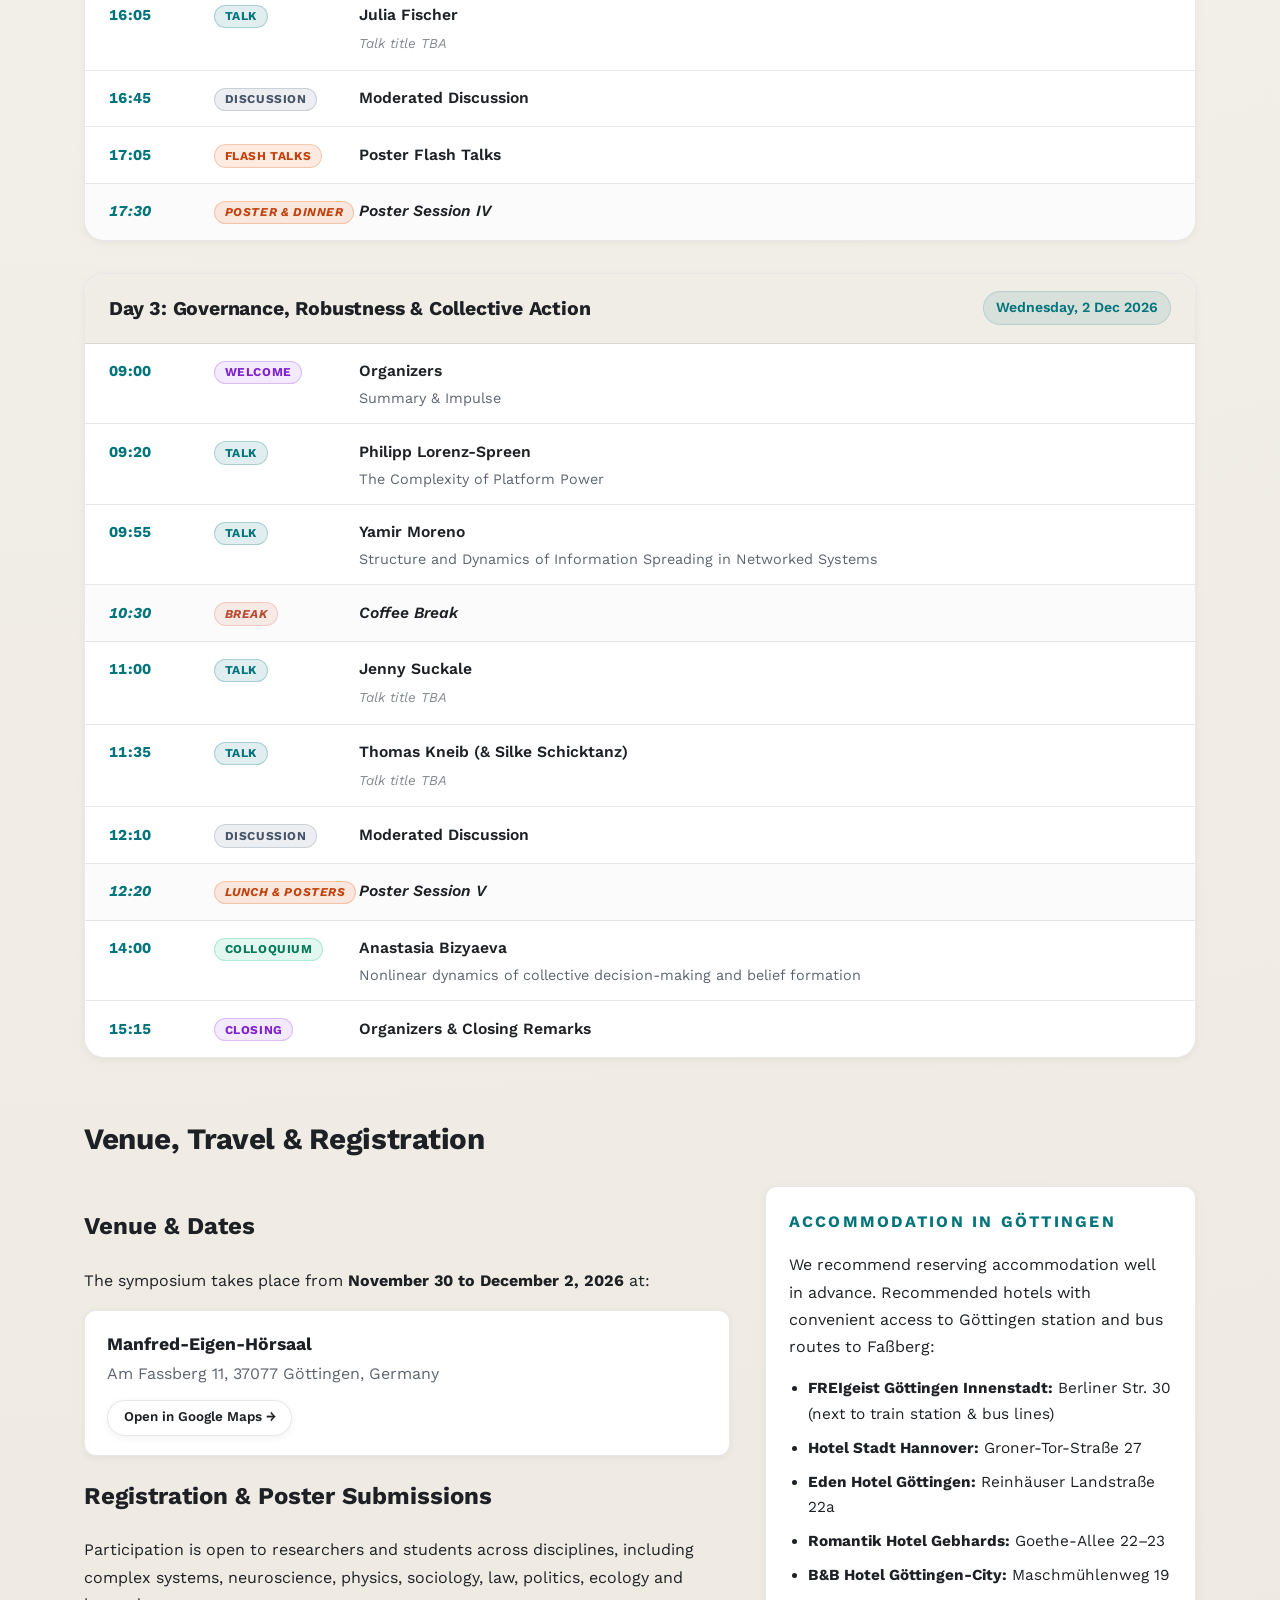
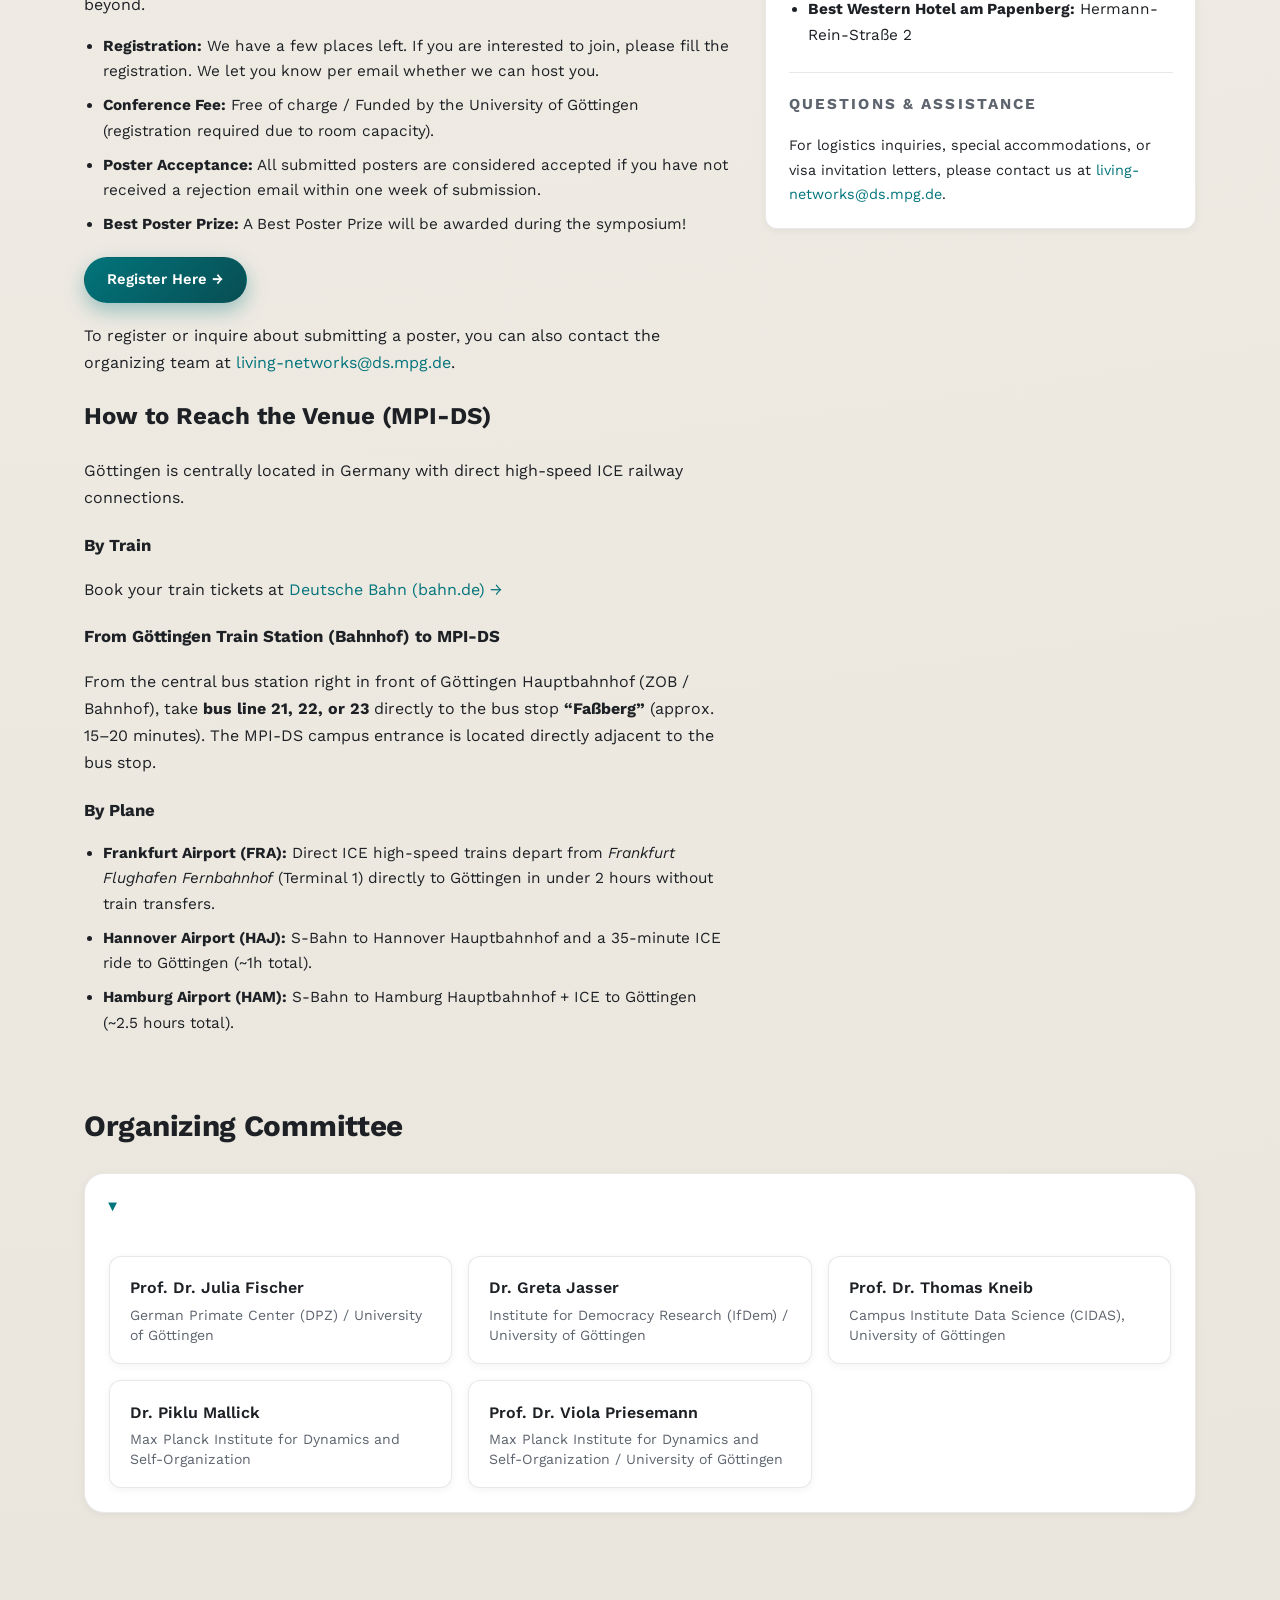
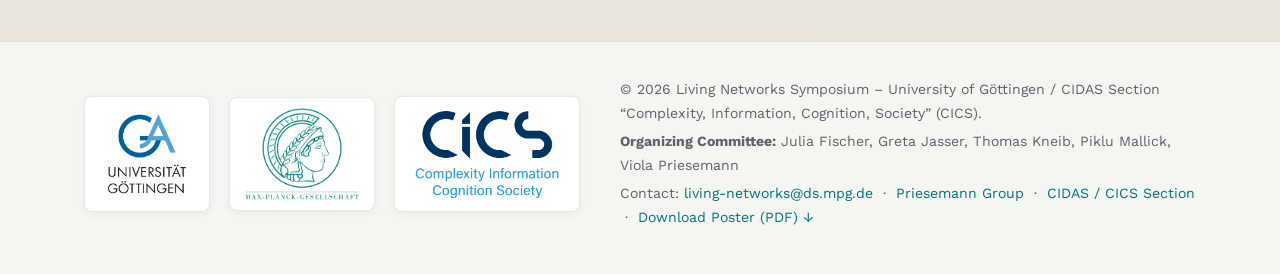
==== commit 3ead720f: "Add colloquium talk title Replace the title placeholder for Anastasia Bizyaeva's MPI colloquium talk" ====
--- a/index.html
+++ b/index.html
@@ -481,7 +481,7 @@
               <div class="schedule-badge-wrap"><span class="schedule-badge badge-colloquium">Colloquium</span></div>
               <div class="schedule-details">
                 <span class="schedule-speaker">Anastasia Bizyaeva</span>
-                <span class="schedule-title">MPI Colloquium Talk <span class="schedule-tba">[Title TBA]</span></span>
+                <span class="schedule-title">Nonlinear dynamics of collective decision-making and belief formation</span>
               </div>
             </li>
             <li class="schedule-item">
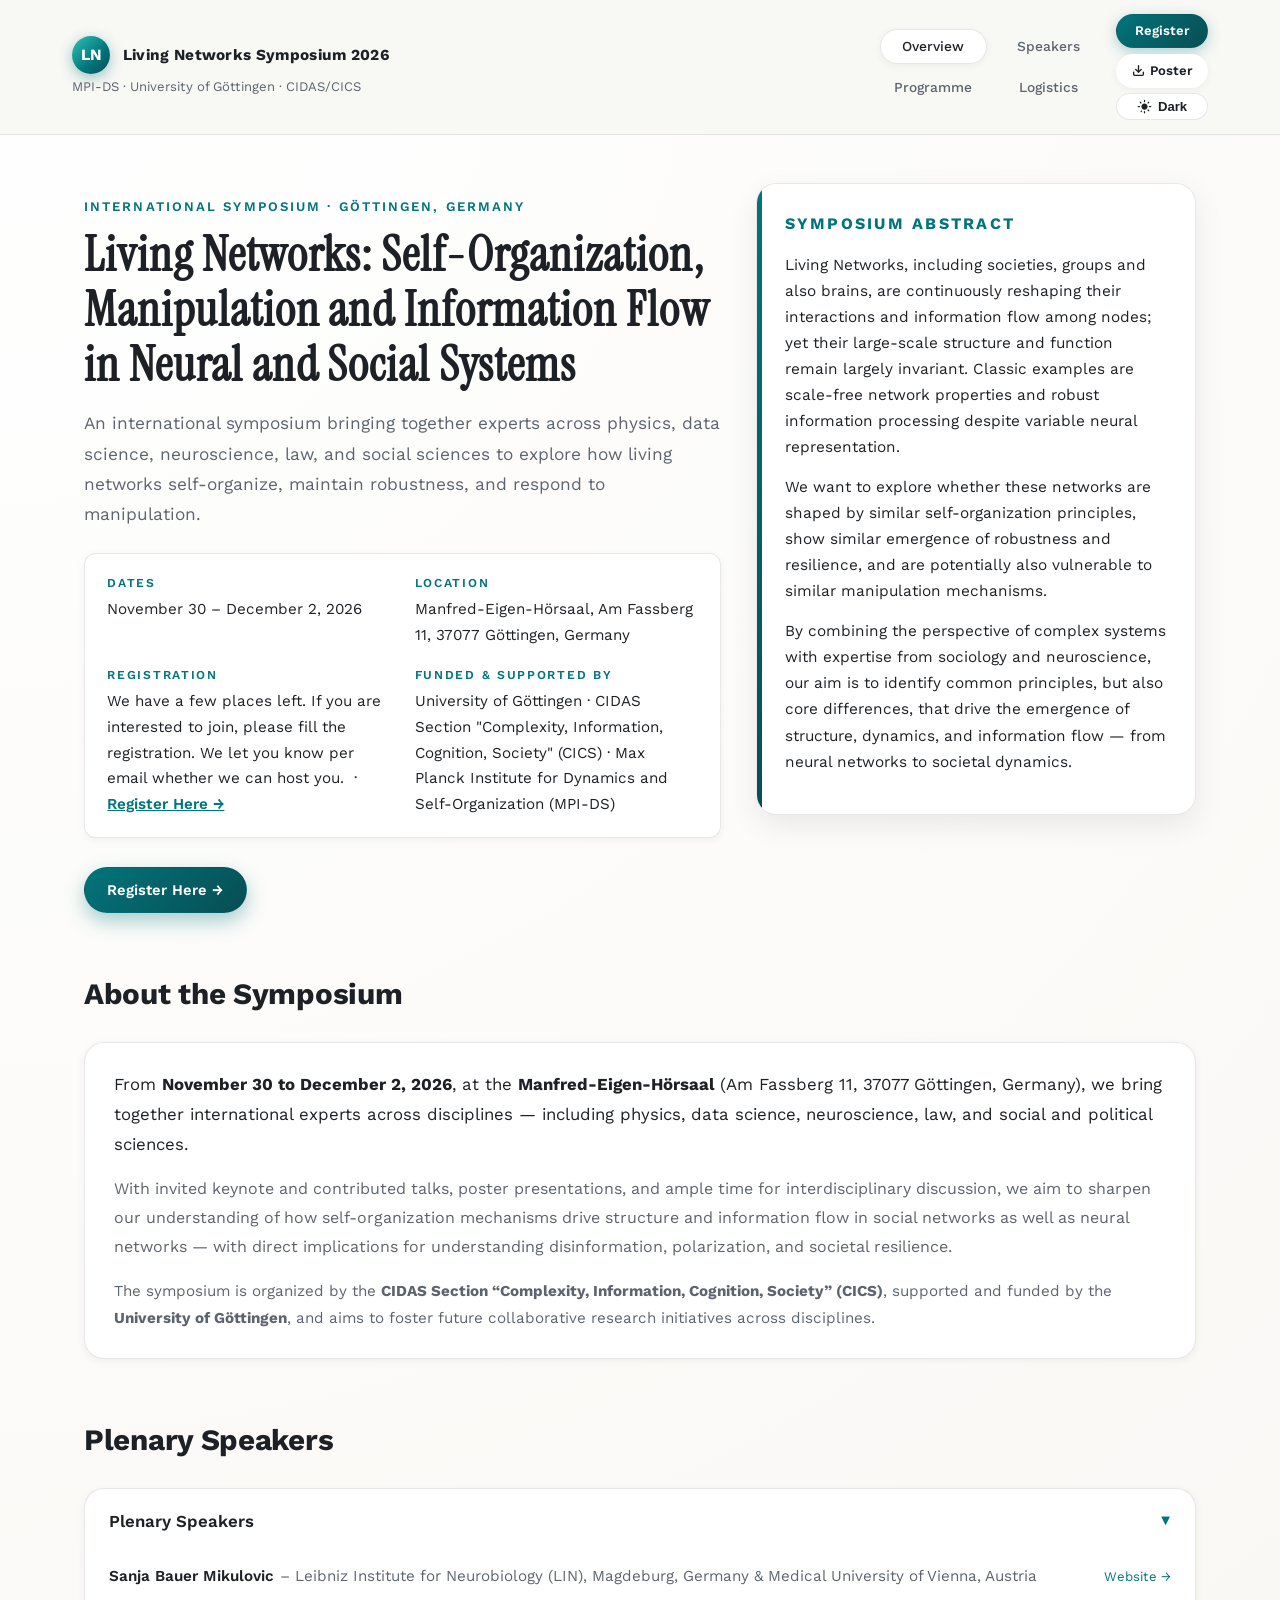
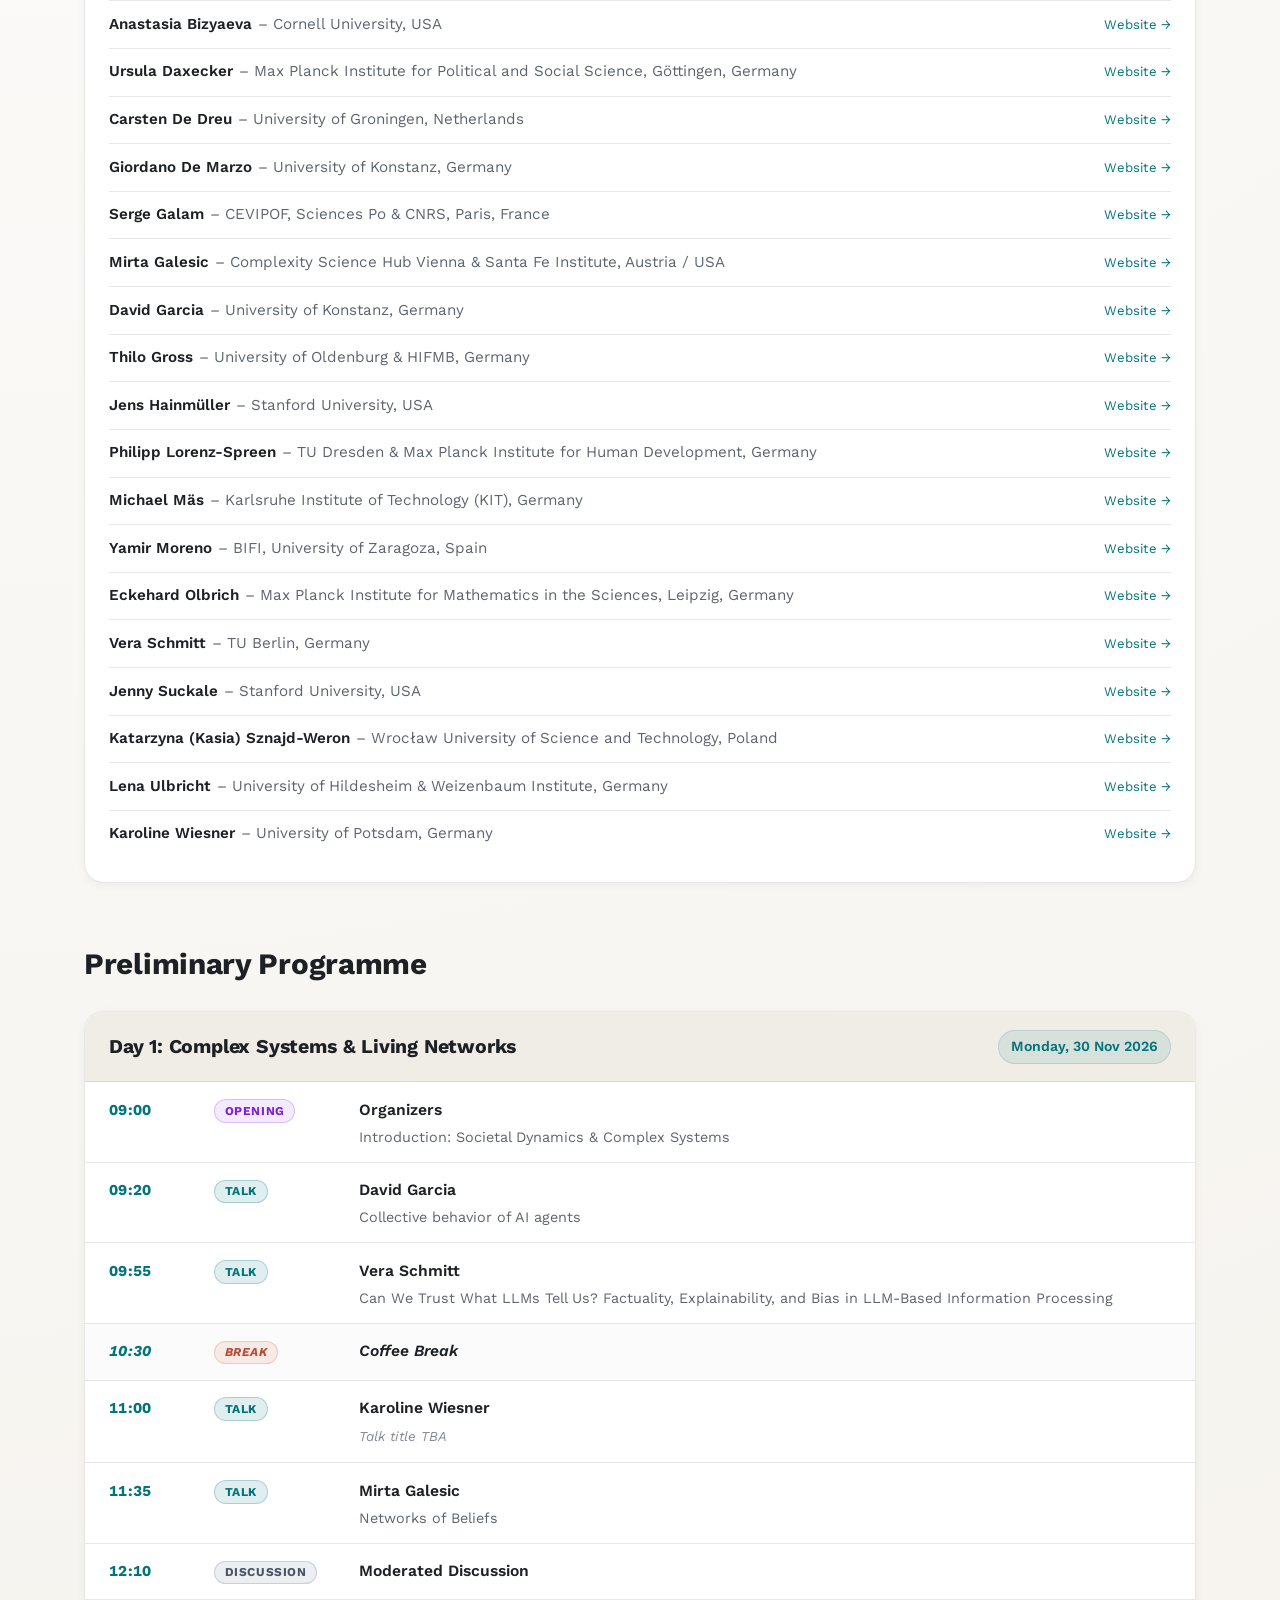
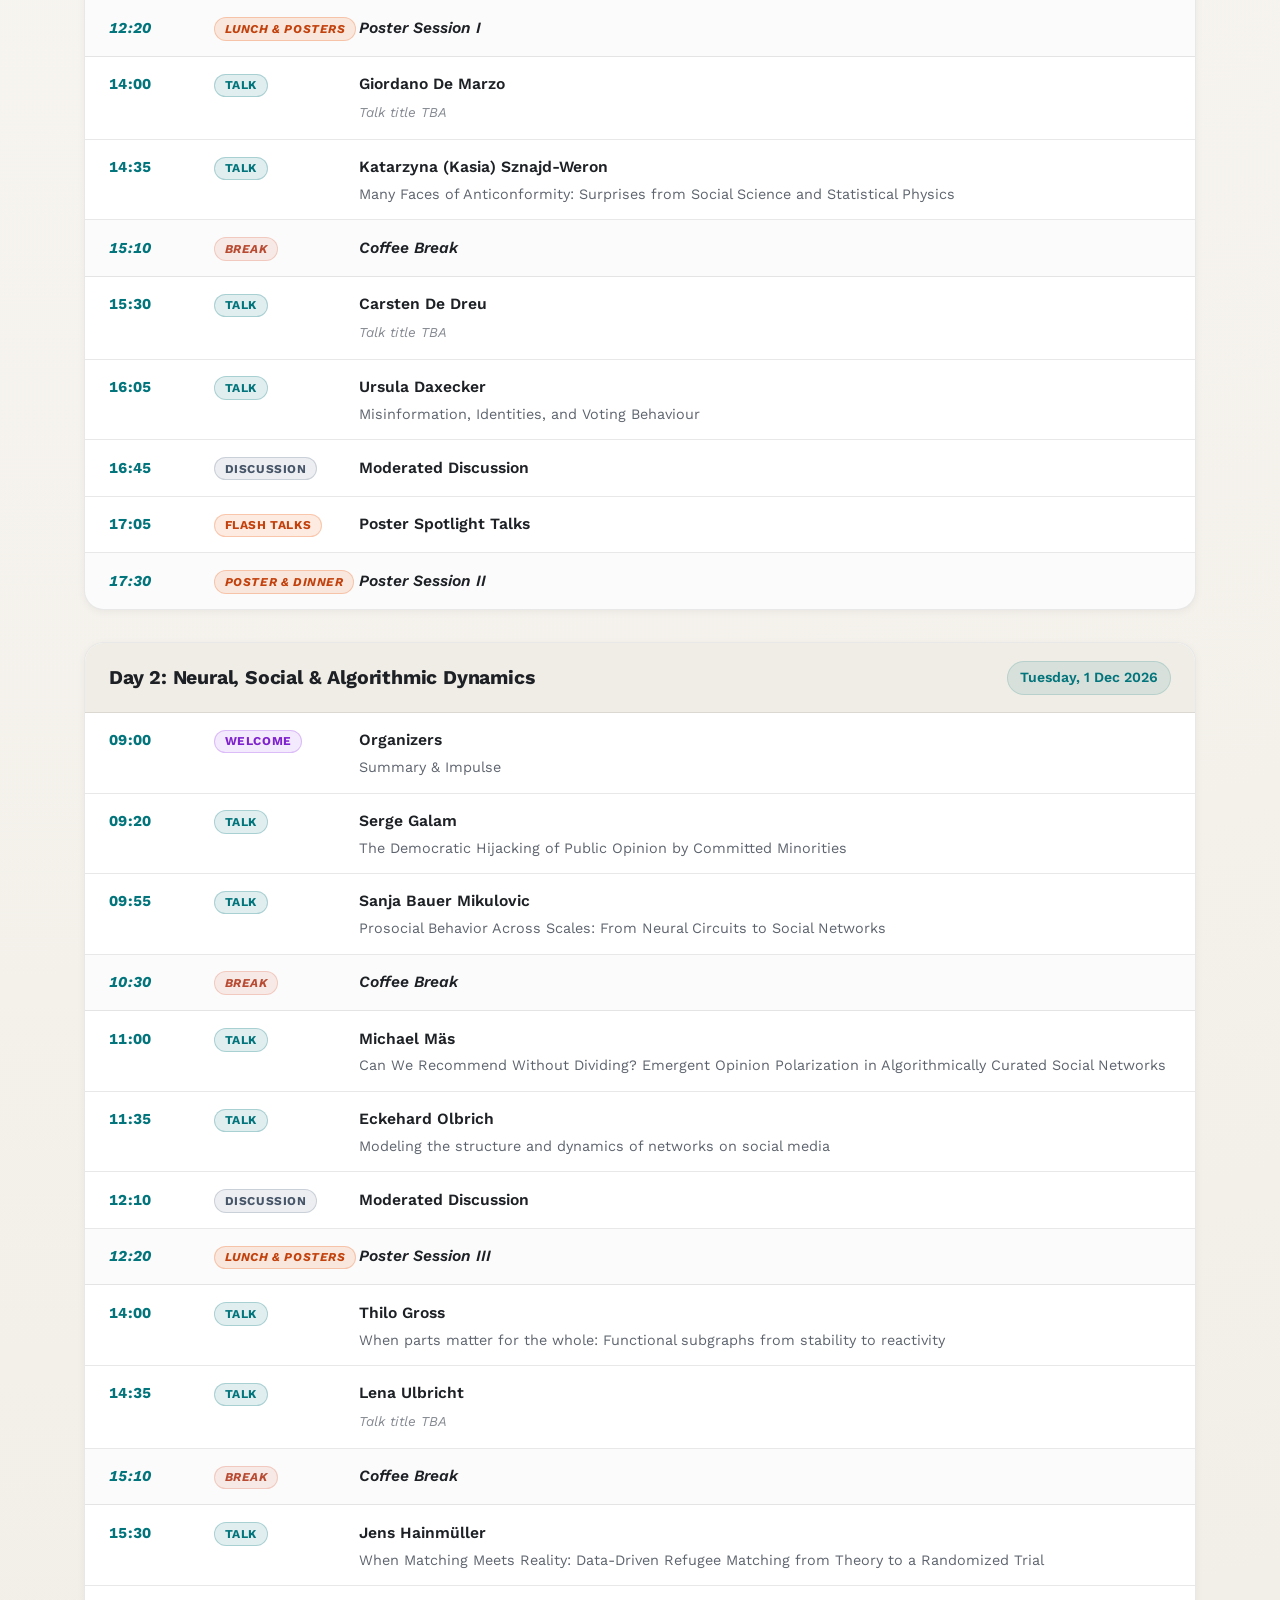
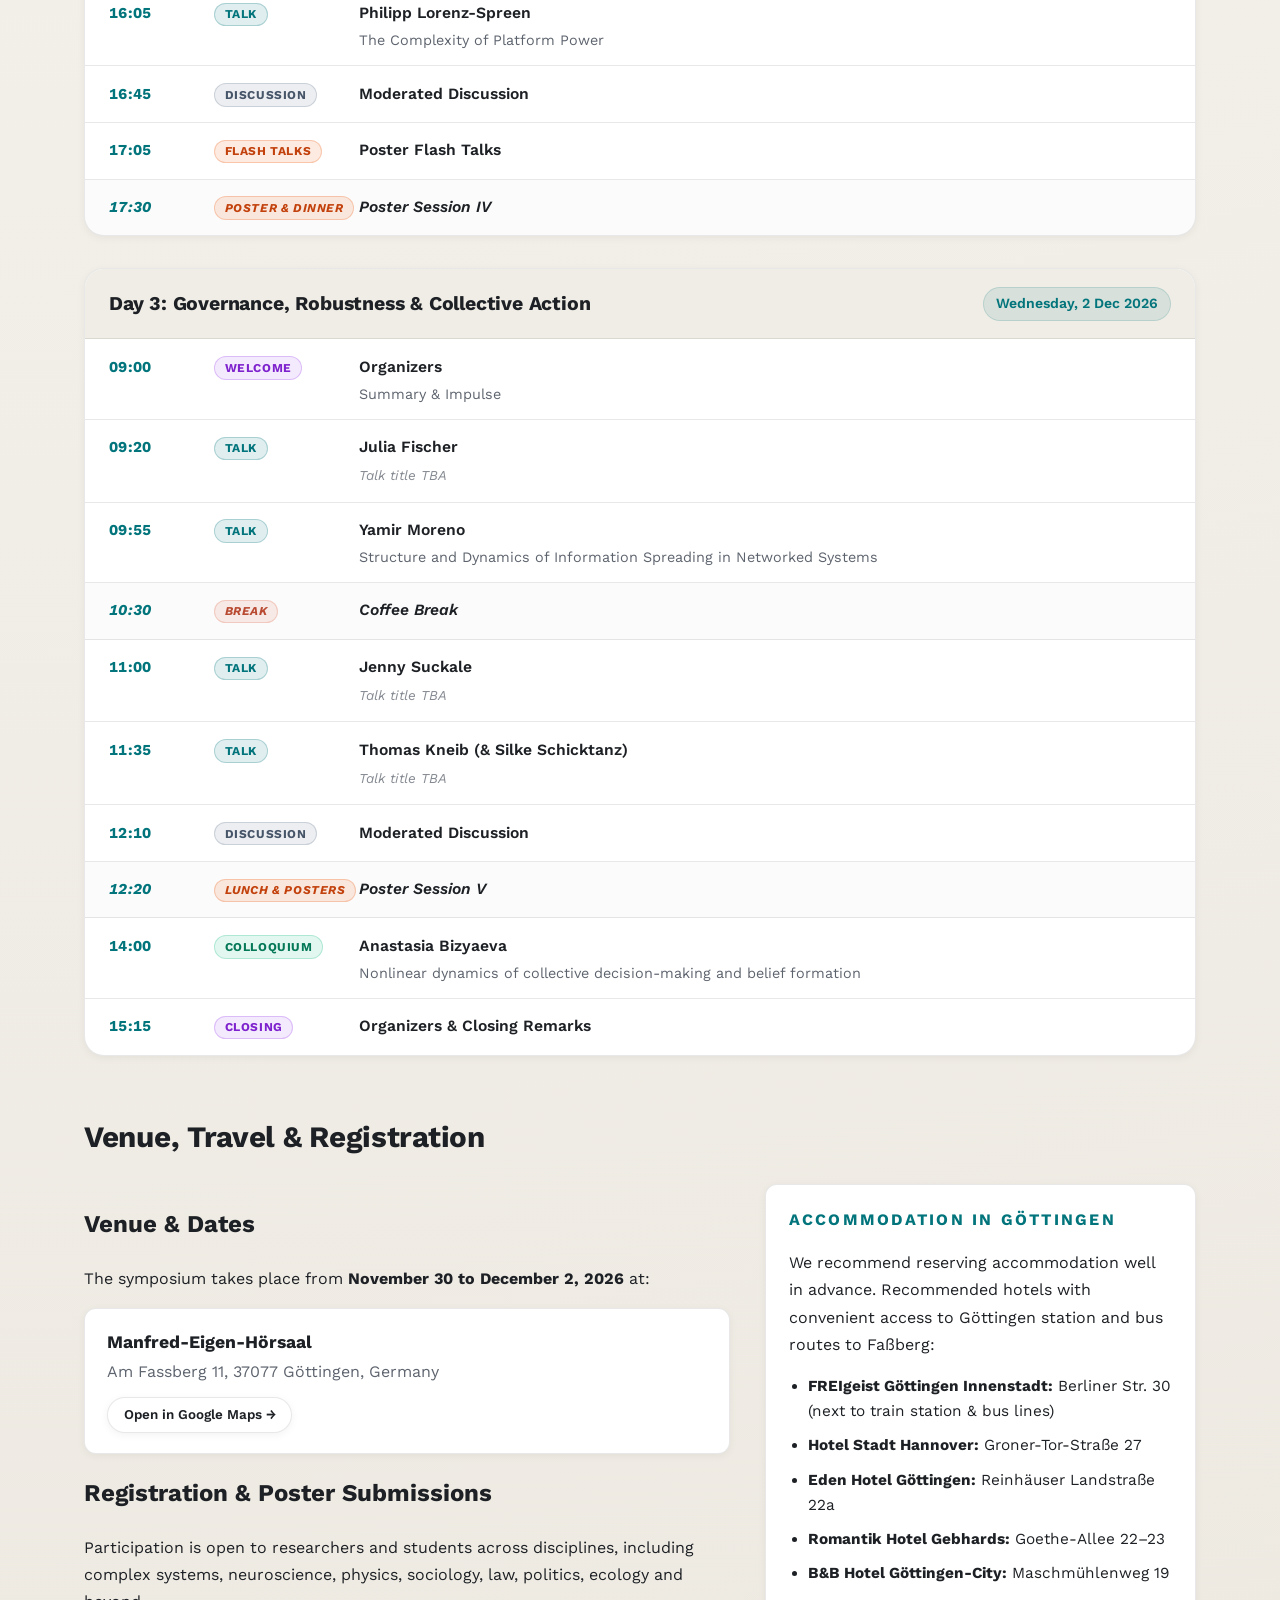
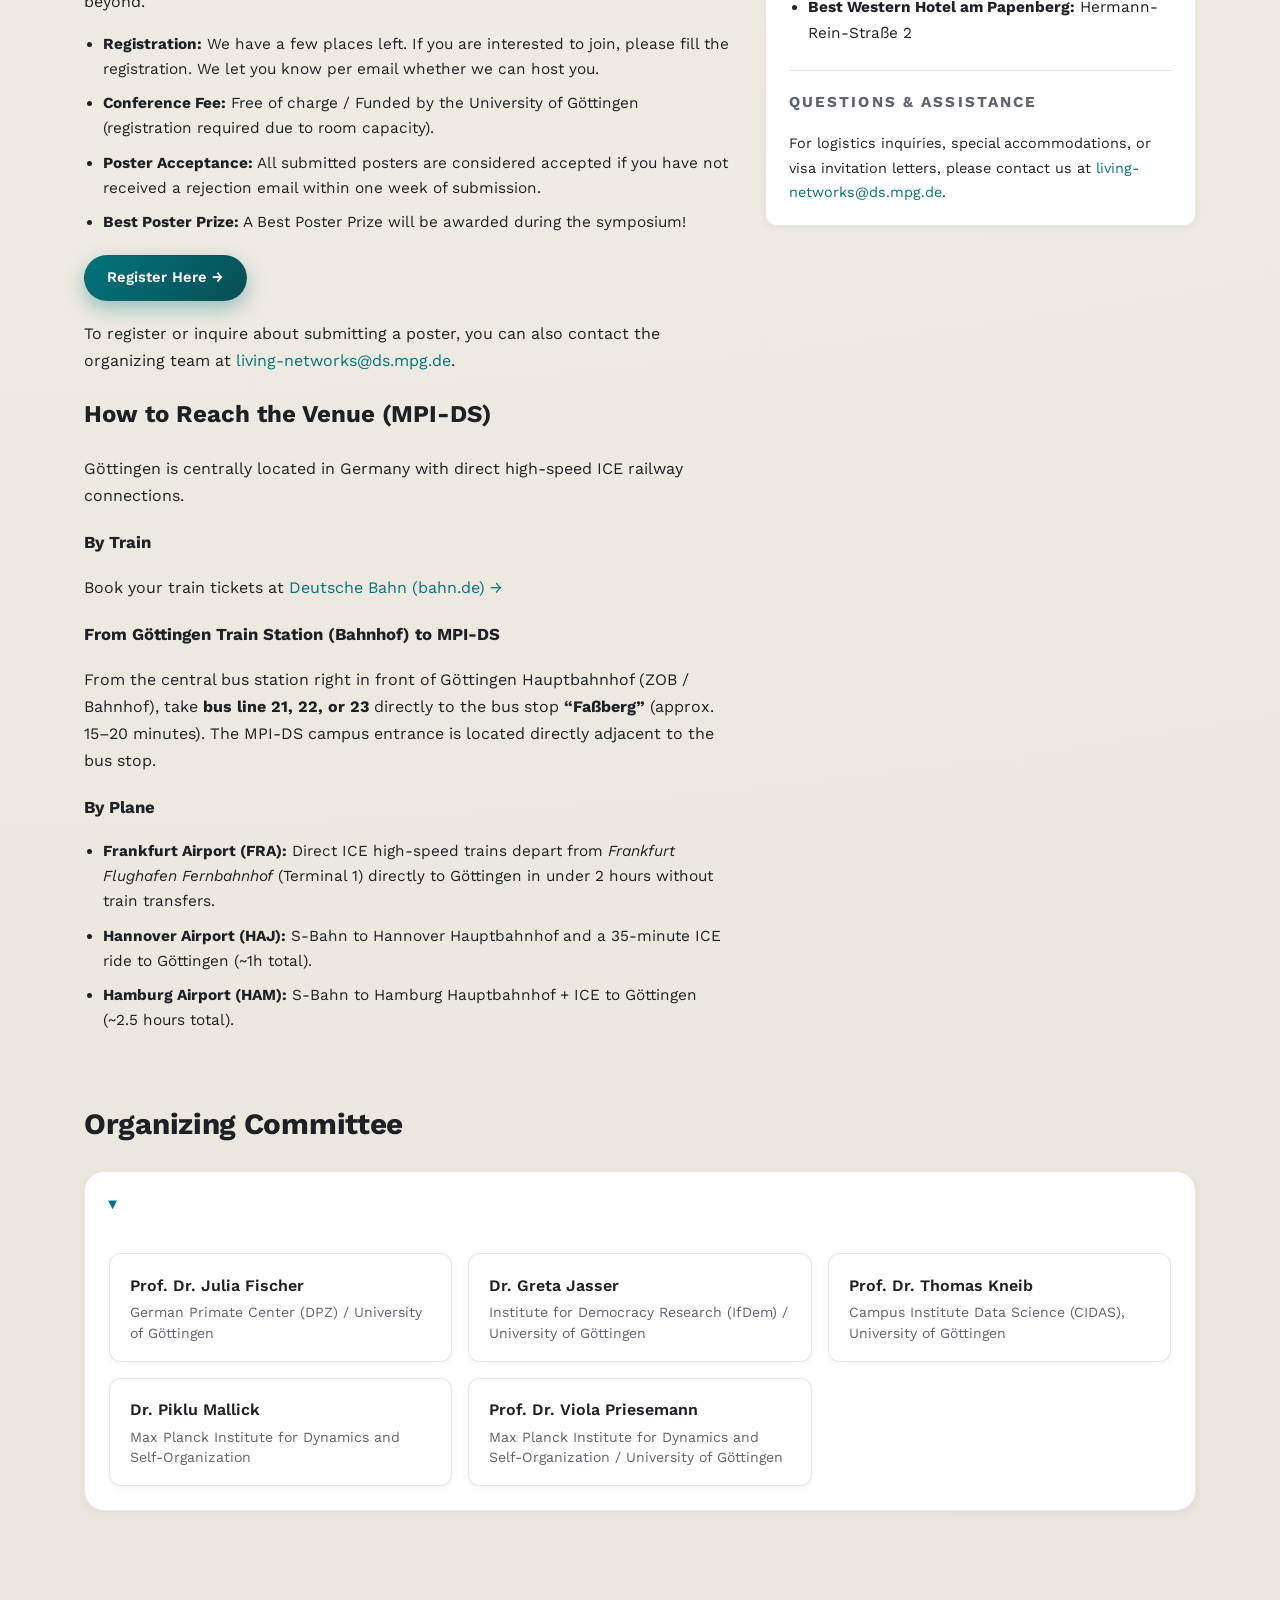
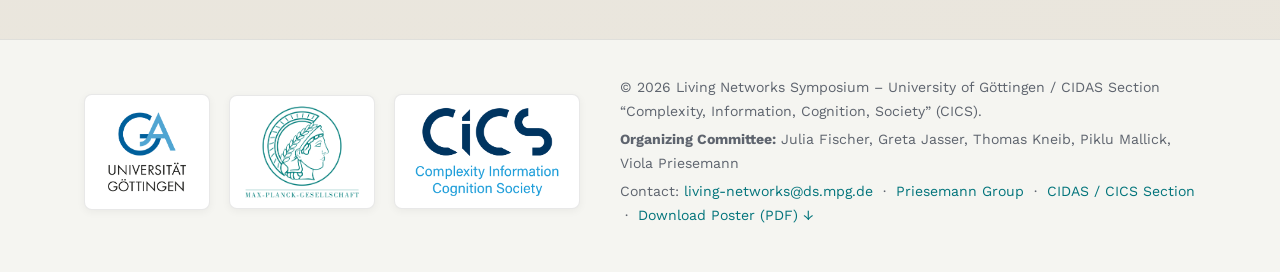
==== commit b3159560: "Update conference talk schedule Revise speaker assignments and talk titles across the schedule, incl" ====
--- a/index.html
+++ b/index.html
@@ -173,8 +173,8 @@
               <time class="schedule-time">09:55</time>
               <div class="schedule-badge-wrap"><span class="schedule-badge badge-talk">Talk</span></div>
               <div class="schedule-details">
-                <span class="schedule-speaker">Thilo Gross</span>
-                <span class="schedule-title">When parts matter for the whole: Functional subgraphs from stability to reactivity</span>
+                <span class="schedule-speaker">Vera Schmitt</span>
+                <span class="schedule-title">Can We Trust What LLMs Tell Us? Factuality, Explainability, and Bias in LLM-Based Information Processing</span>
               </div>
             </li>
             <li class="schedule-item schedule-item-break">
@@ -227,7 +227,7 @@
               <div class="schedule-badge-wrap"><span class="schedule-badge badge-talk">Talk</span></div>
               <div class="schedule-details">
                 <span class="schedule-speaker">Katarzyna (Kasia) Sznajd-Weron</span>
-                <span class="schedule-tba">Talk title TBA</span>
+                <span class="schedule-title">Many Faces of Anticonformity: Surprises from Social Science and Statistical Physics </span>
               </div>
             </li>
             <li class="schedule-item schedule-item-break">
@@ -349,8 +349,8 @@
               <time class="schedule-time">14:00</time>
               <div class="schedule-badge-wrap"><span class="schedule-badge badge-talk">Talk</span></div>
               <div class="schedule-details">
-                <span class="schedule-speaker">Vera Schmitt</span>
-                <span class="schedule-title">Can We Trust What LLMs Tell Us? Factuality, Explainability, and Bias in LLM-Based Information Processing</span>
+                <span class="schedule-speaker">Thilo Gross</span>
+                <span class="schedule-title">When parts matter for the whole: Functional subgraphs from stability to reactivity</span>
               </div>
             </li>
             <li class="schedule-item">
@@ -380,8 +380,8 @@
               <time class="schedule-time">16:05</time>
               <div class="schedule-badge-wrap"><span class="schedule-badge badge-talk">Talk</span></div>
               <div class="schedule-details">
-                <span class="schedule-speaker">Julia Fischer</span>
-                <span class="schedule-tba">Talk title TBA</span>
+                <span class="schedule-speaker">Philipp Lorenz-Spreen</span>
+                <span class="schedule-title">The Complexity of Platform Power</span>
               </div>
             </li>
             <li class="schedule-item">
@@ -427,8 +427,8 @@
               <time class="schedule-time">09:20</time>
               <div class="schedule-badge-wrap"><span class="schedule-badge badge-talk">Talk</span></div>
               <div class="schedule-details">
-                <span class="schedule-speaker">Philipp Lorenz-Spreen</span>
-                <span class="schedule-title">The Complexity of Platform Power</span>
+                <span class="schedule-speaker">Julia Fischer</span>
+                <span class="schedule-tba">Talk title TBA</span>
               </div>
             </li>
             <li class="schedule-item">
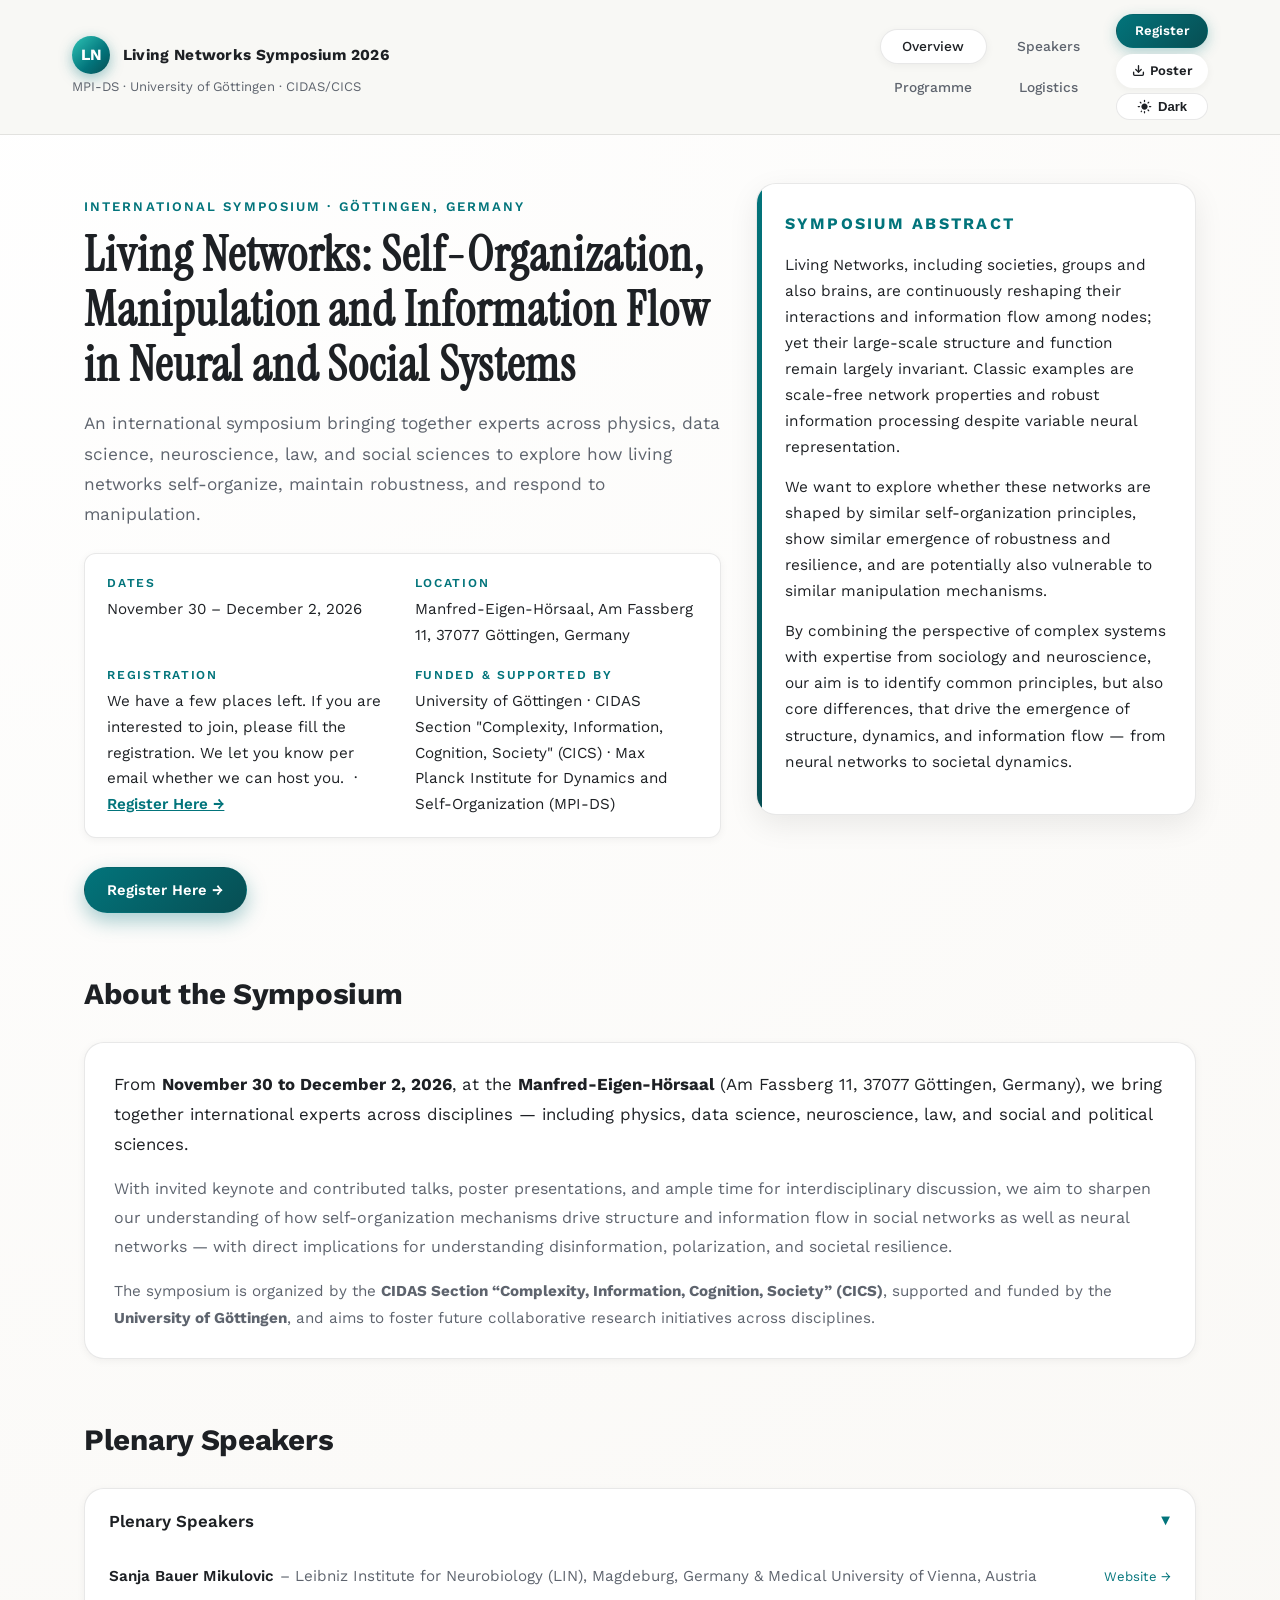
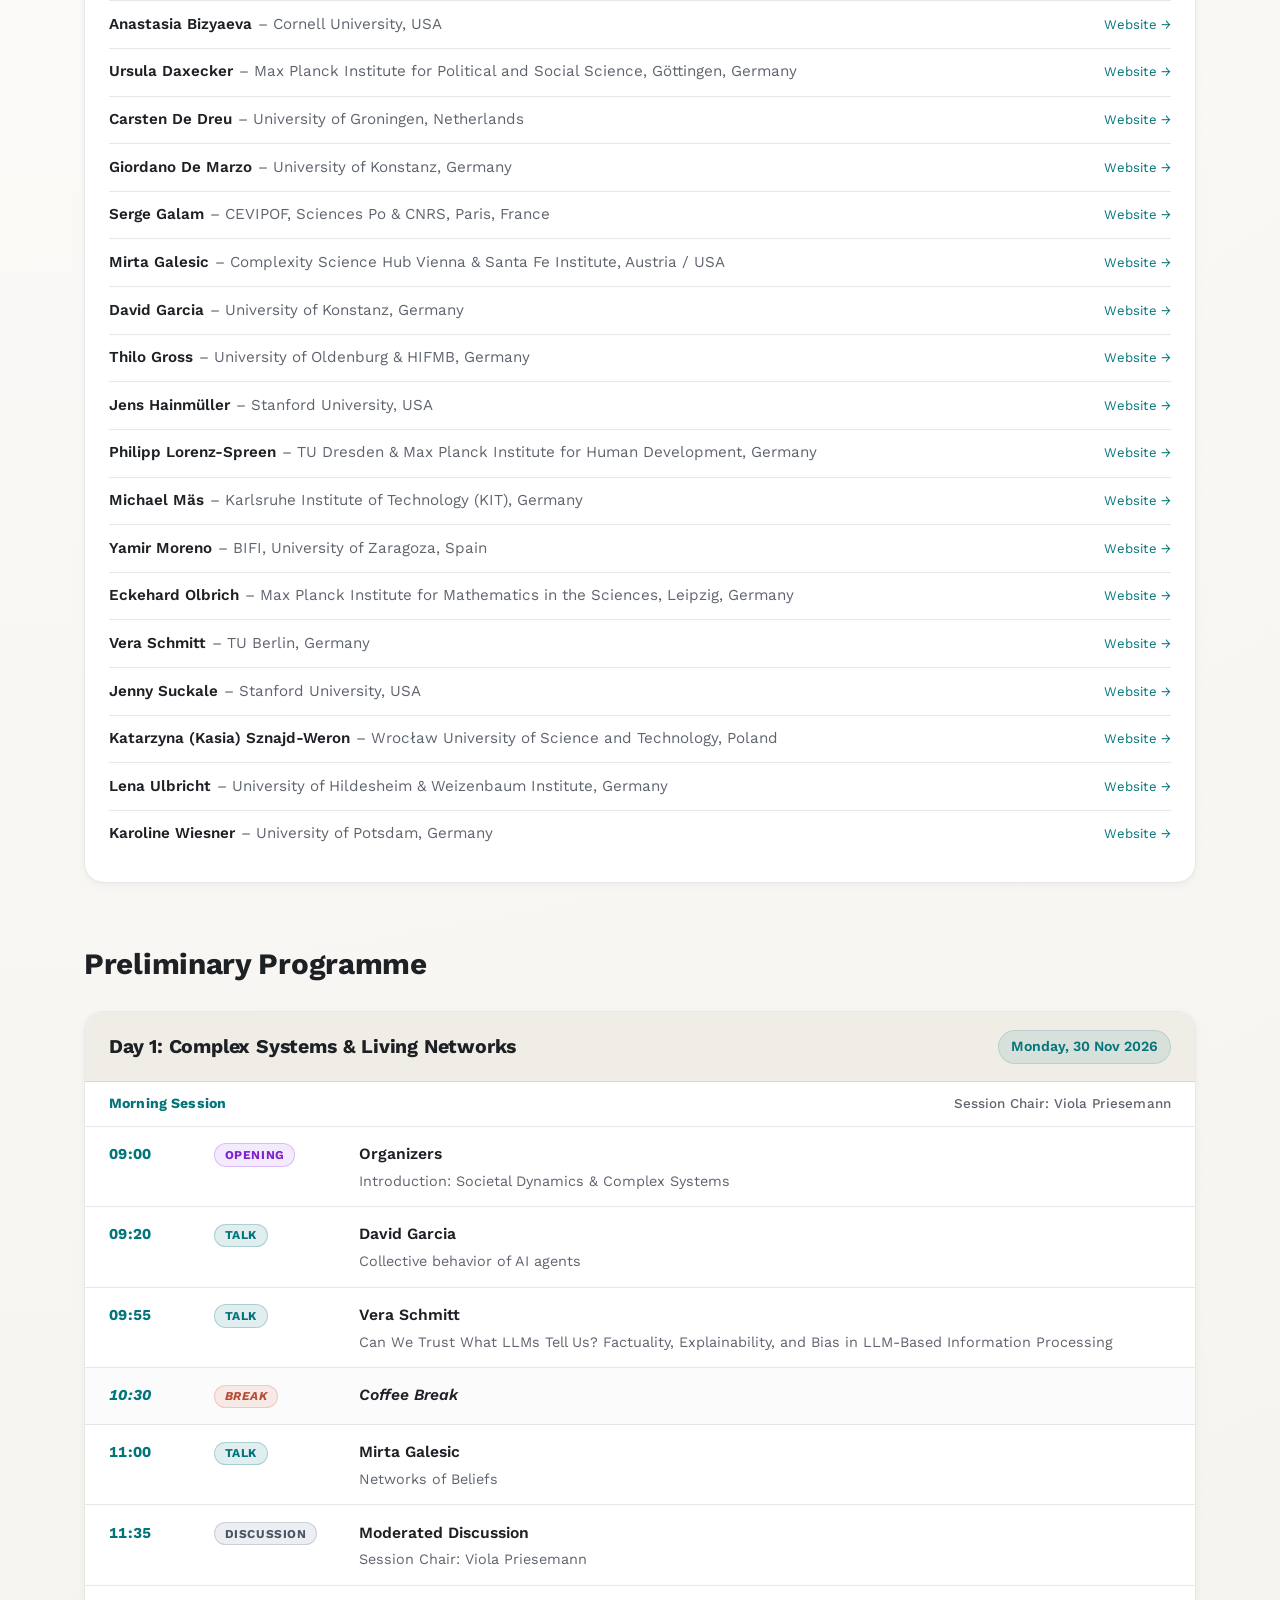
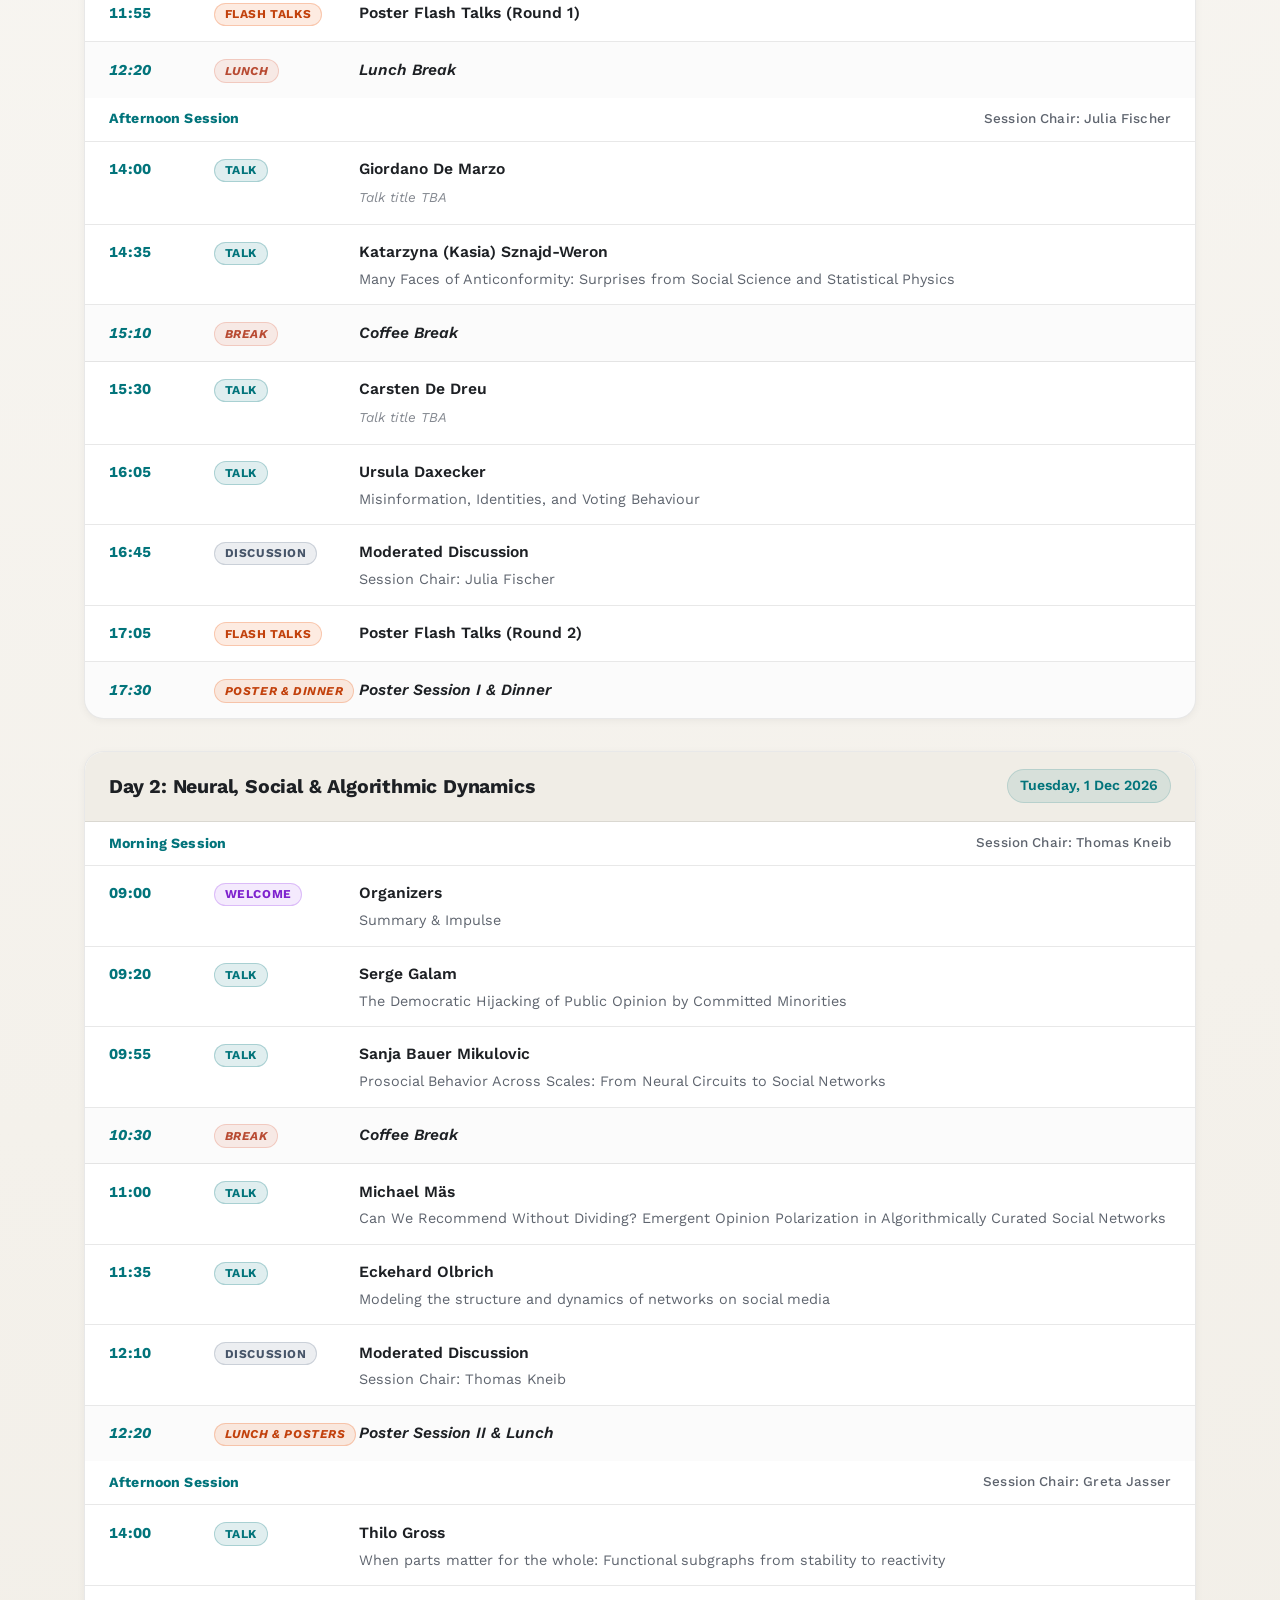
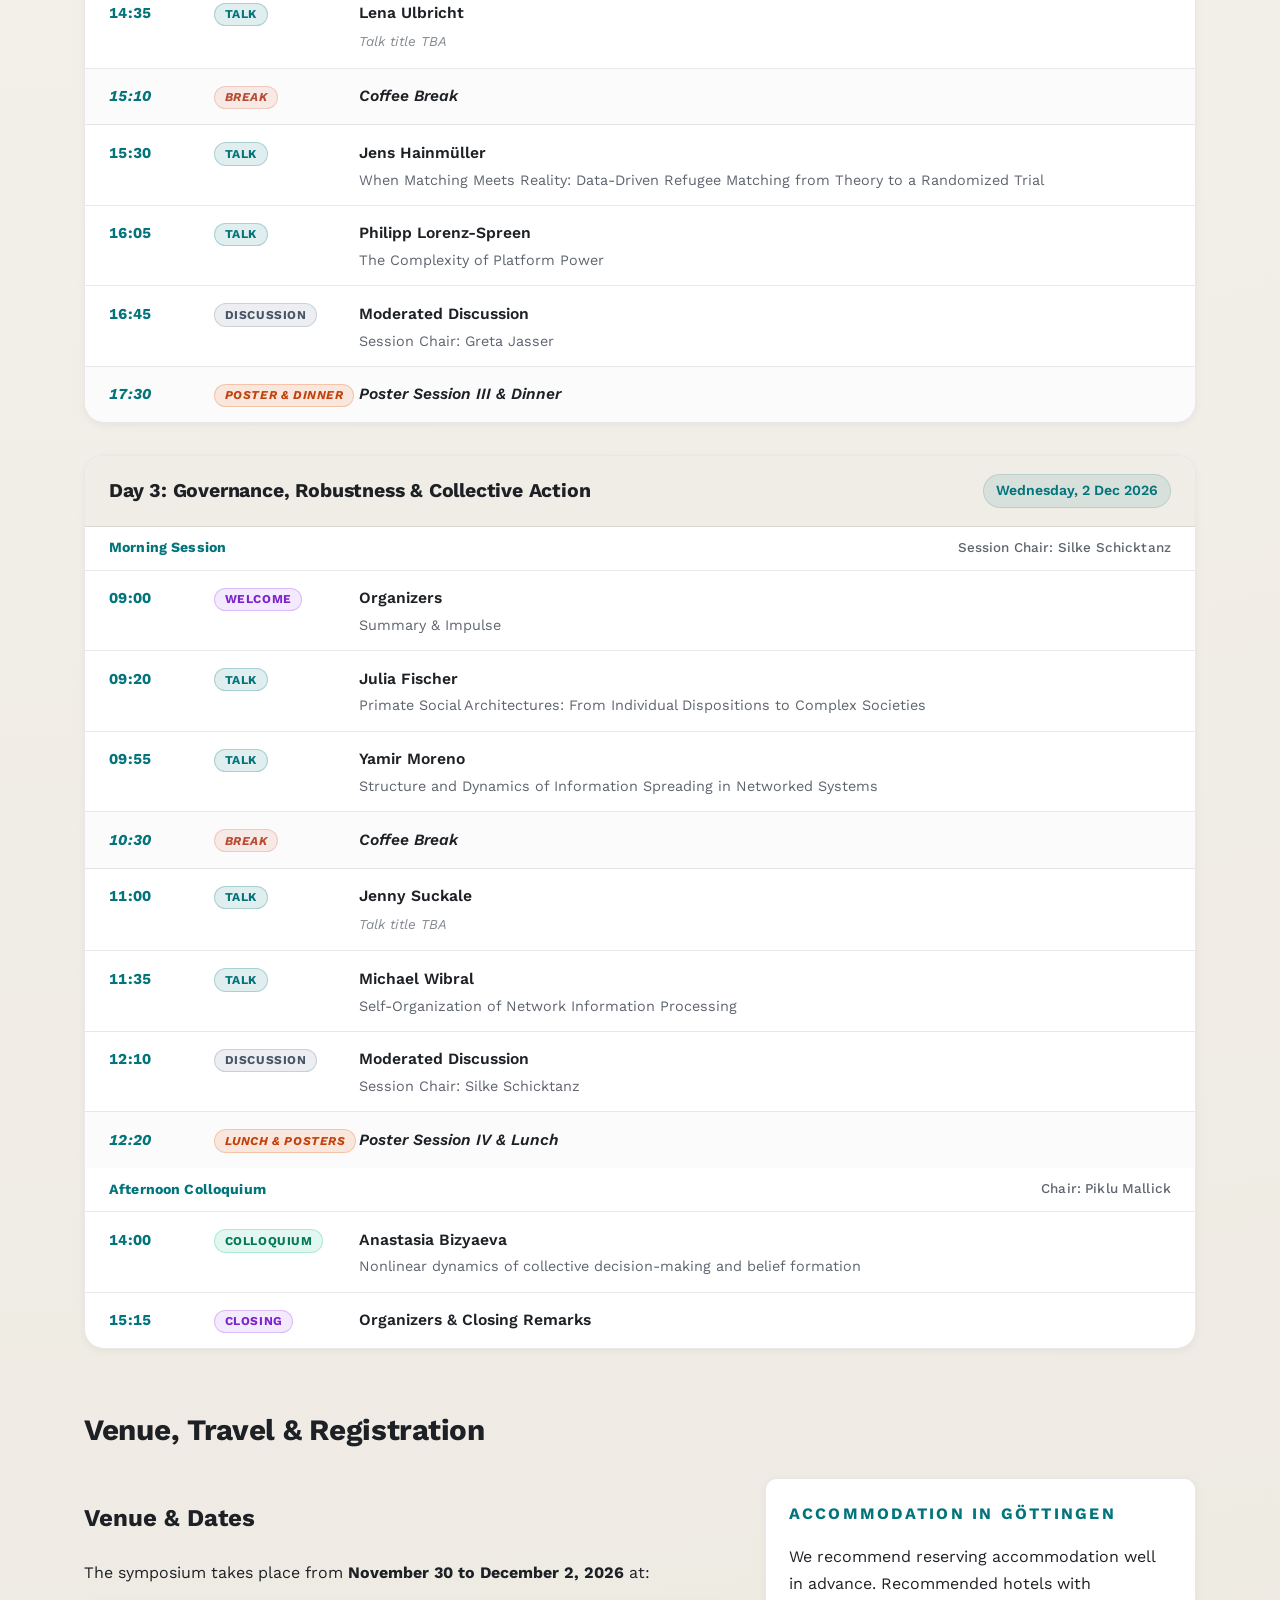
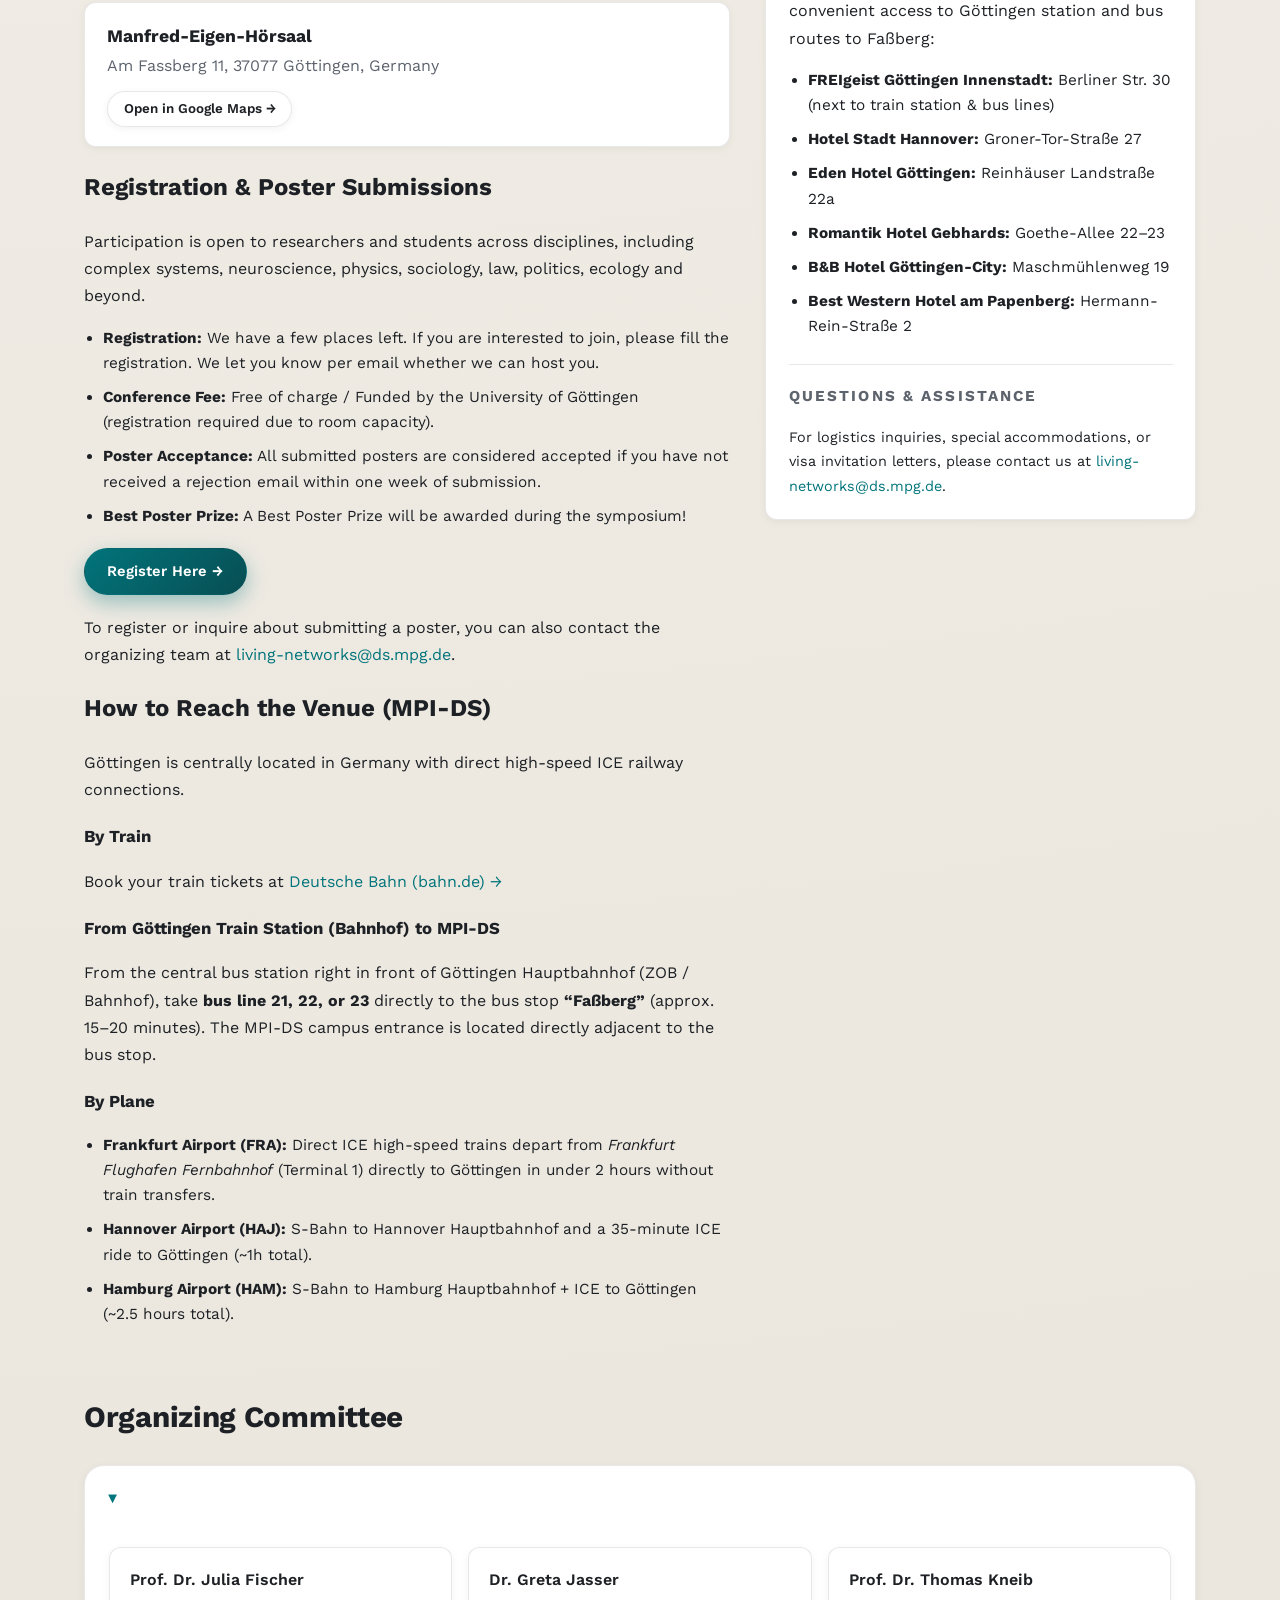
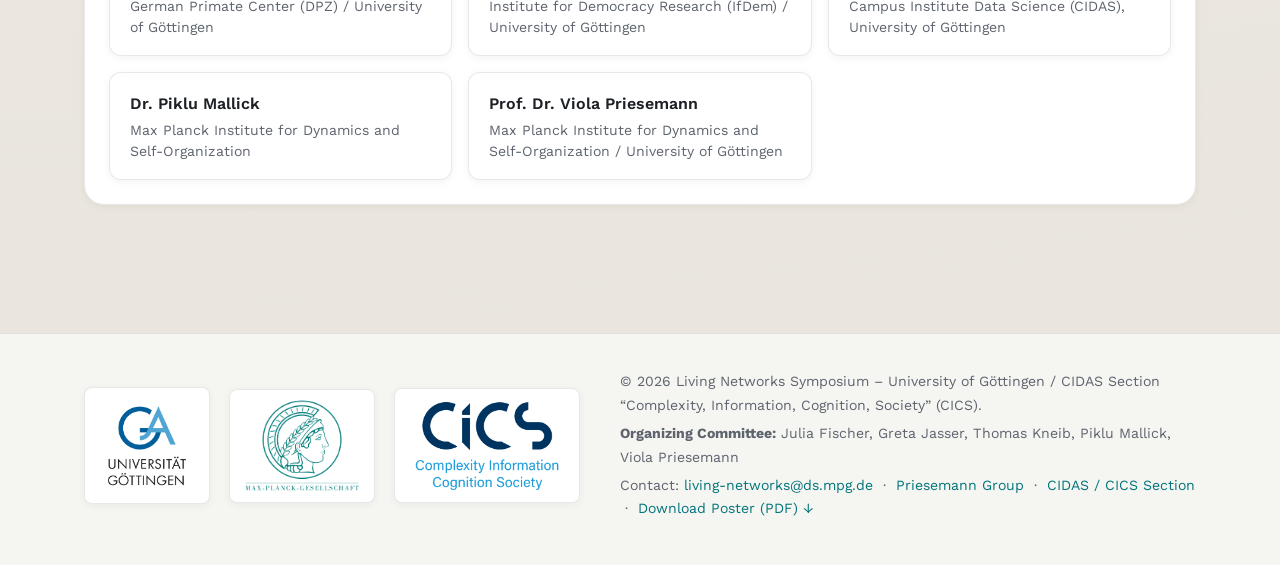
==== commit 5bacb2a9: "Update conference schedule sessions Add session headers and chairs, revise talk details, and reorgan" ====
--- a/index.html
+++ b/index.html
@@ -152,6 +152,10 @@
             <h3 class="schedule-day-title">Day 1: Complex Systems &amp; Living Networks</h3>
             <span class="schedule-day-date">Monday, 30 Nov 2026</span>
           </header>
+          <div class="schedule-session-header">
+            <span class="session-title">Morning Session</span>
+            <span class="session-chair">Session Chair: Viola Priesemann</span>
+          </div>
           <ol class="schedule-timeline">
             <li class="schedule-item">
               <time class="schedule-time">09:00</time>
@@ -188,32 +192,38 @@
               <time class="schedule-time">11:00</time>
               <div class="schedule-badge-wrap"><span class="schedule-badge badge-talk">Talk</span></div>
               <div class="schedule-details">
-                <span class="schedule-speaker">Karoline Wiesner</span>
-                <span class="schedule-tba">Talk title TBA</span>
-              </div>
-            </li>
-            <li class="schedule-item">
-              <time class="schedule-time">11:35</time>
-              <div class="schedule-badge-wrap"><span class="schedule-badge badge-talk">Talk</span></div>
-              <div class="schedule-details">
                 <span class="schedule-speaker">Mirta Galesic</span>
                 <span class="schedule-title">Networks of Beliefs</span>
               </div>
             </li>
             <li class="schedule-item">
-              <time class="schedule-time">12:10</time>
+              <time class="schedule-time">11:35</time>
               <div class="schedule-badge-wrap"><span class="schedule-badge badge-discussion">Discussion</span></div>
               <div class="schedule-details">
                 <span class="schedule-speaker">Moderated Discussion</span>
+                <span class="schedule-title">Session Chair: Viola Priesemann</span>
+              </div>
+            </li>
+            <li class="schedule-item">
+              <time class="schedule-time">11:55</time>
+              <div class="schedule-badge-wrap"><span class="schedule-badge badge-poster">Flash Talks</span></div>
+              <div class="schedule-details">
+                <span class="schedule-speaker">Poster Flash Talks (Round 1)</span>
               </div>
             </li>
             <li class="schedule-item schedule-item-break">
               <time class="schedule-time">12:20</time>
-              <div class="schedule-badge-wrap"><span class="schedule-badge badge-poster">Lunch &amp; Posters</span></div>
-              <div class="schedule-details">
-                <span class="schedule-speaker">Poster Session I</span>
-              </div>
-            </li>
+              <div class="schedule-badge-wrap"><span class="schedule-badge badge-break">Lunch</span></div>
+              <div class="schedule-details">
+                <span class="schedule-speaker">Lunch Break</span>
+              </div>
+            </li>
+          </ol>
+          <div class="schedule-session-header">
+            <span class="session-title">Afternoon Session</span>
+            <span class="session-chair">Session Chair: Julia Fischer</span>
+          </div>
+          <ol class="schedule-timeline">
             <li class="schedule-item">
               <time class="schedule-time">14:00</time>
               <div class="schedule-badge-wrap"><span class="schedule-badge badge-talk">Talk</span></div>
@@ -258,20 +268,21 @@
               <div class="schedule-badge-wrap"><span class="schedule-badge badge-discussion">Discussion</span></div>
               <div class="schedule-details">
                 <span class="schedule-speaker">Moderated Discussion</span>
+                <span class="schedule-title">Session Chair: Julia Fischer</span>
               </div>
             </li>
             <li class="schedule-item">
               <time class="schedule-time">17:05</time>
               <div class="schedule-badge-wrap"><span class="schedule-badge badge-poster">Flash Talks</span></div>
               <div class="schedule-details">
-                <span class="schedule-speaker">Poster Spotlight Talks</span>
+                <span class="schedule-speaker">Poster Flash Talks (Round 2)</span>
               </div>
             </li>
             <li class="schedule-item schedule-item-break">
               <time class="schedule-time">17:30</time>
               <div class="schedule-badge-wrap"><span class="schedule-badge badge-poster">Poster &amp; Dinner</span></div>
               <div class="schedule-details">
-                <span class="schedule-speaker">Poster Session II</span>
+                <span class="schedule-speaker">Poster Session I &amp; Dinner</span>
               </div>
             </li>
           </ol>
@@ -283,6 +294,10 @@
             <h3 class="schedule-day-title">Day 2: Neural, Social &amp; Algorithmic Dynamics</h3>
             <span class="schedule-day-date">Tuesday, 1 Dec 2026</span>
           </header>
+          <div class="schedule-session-header">
+            <span class="session-title">Morning Session</span>
+            <span class="session-chair">Session Chair: Thomas Kneib</span>
+          </div>
           <ol class="schedule-timeline">
             <li class="schedule-item">
               <time class="schedule-time">09:00</time>
@@ -336,15 +351,22 @@
               <div class="schedule-badge-wrap"><span class="schedule-badge badge-discussion">Discussion</span></div>
               <div class="schedule-details">
                 <span class="schedule-speaker">Moderated Discussion</span>
+                <span class="schedule-title">Session Chair: Thomas Kneib</span>
               </div>
             </li>
             <li class="schedule-item schedule-item-break">
               <time class="schedule-time">12:20</time>
               <div class="schedule-badge-wrap"><span class="schedule-badge badge-poster">Lunch &amp; Posters</span></div>
               <div class="schedule-details">
-                <span class="schedule-speaker">Poster Session III</span>
-              </div>
-            </li>
+                <span class="schedule-speaker">Poster Session II &amp; Lunch</span>
+              </div>
+            </li>
+          </ol>
+          <div class="schedule-session-header">
+            <span class="session-title">Afternoon Session</span>
+            <span class="session-chair">Session Chair: Greta Jasser</span>
+          </div>
+          <ol class="schedule-timeline">
             <li class="schedule-item">
               <time class="schedule-time">14:00</time>
               <div class="schedule-badge-wrap"><span class="schedule-badge badge-talk">Talk</span></div>
@@ -389,20 +411,14 @@
               <div class="schedule-badge-wrap"><span class="schedule-badge badge-discussion">Discussion</span></div>
               <div class="schedule-details">
                 <span class="schedule-speaker">Moderated Discussion</span>
-              </div>
-            </li>
-            <li class="schedule-item">
-              <time class="schedule-time">17:05</time>
-              <div class="schedule-badge-wrap"><span class="schedule-badge badge-poster">Flash Talks</span></div>
-              <div class="schedule-details">
-                <span class="schedule-speaker">Poster Flash Talks</span>
+                <span class="schedule-title">Session Chair: Greta Jasser</span>
               </div>
             </li>
             <li class="schedule-item schedule-item-break">
               <time class="schedule-time">17:30</time>
               <div class="schedule-badge-wrap"><span class="schedule-badge badge-poster">Poster &amp; Dinner</span></div>
               <div class="schedule-details">
-                <span class="schedule-speaker">Poster Session IV</span>
+                <span class="schedule-speaker">Poster Session III &amp; Dinner</span>
               </div>
             </li>
           </ol>
@@ -414,6 +430,10 @@
             <h3 class="schedule-day-title">Day 3: Governance, Robustness &amp; Collective Action</h3>
             <span class="schedule-day-date">Wednesday, 2 Dec 2026</span>
           </header>
+          <div class="schedule-session-header">
+            <span class="session-title">Morning Session</span>
+            <span class="session-chair">Session Chair: Silke Schicktanz</span>
+          </div>
           <ol class="schedule-timeline">
             <li class="schedule-item">
               <time class="schedule-time">09:00</time>
@@ -428,7 +448,7 @@
               <div class="schedule-badge-wrap"><span class="schedule-badge badge-talk">Talk</span></div>
               <div class="schedule-details">
                 <span class="schedule-speaker">Julia Fischer</span>
-                <span class="schedule-tba">Talk title TBA</span>
+                <span class="schedule-title">Primate Social Architectures: From Individual Dispositions to Complex Societies</span>
               </div>
             </li>
             <li class="schedule-item">
@@ -458,8 +478,8 @@
               <time class="schedule-time">11:35</time>
               <div class="schedule-badge-wrap"><span class="schedule-badge badge-talk">Talk</span></div>
               <div class="schedule-details">
-                <span class="schedule-speaker">Thomas Kneib (&amp; Silke Schicktanz)</span>
-                <span class="schedule-tba">Talk title TBA</span>
+                <span class="schedule-speaker">Michael Wibral</span>
+                <span class="schedule-title">Self-Organization of Network Information Processing</span>
               </div>
             </li>
             <li class="schedule-item">
@@ -467,15 +487,22 @@
               <div class="schedule-badge-wrap"><span class="schedule-badge badge-discussion">Discussion</span></div>
               <div class="schedule-details">
                 <span class="schedule-speaker">Moderated Discussion</span>
+                <span class="schedule-title">Session Chair: Silke Schicktanz</span>
               </div>
             </li>
             <li class="schedule-item schedule-item-break">
               <time class="schedule-time">12:20</time>
               <div class="schedule-badge-wrap"><span class="schedule-badge badge-poster">Lunch &amp; Posters</span></div>
               <div class="schedule-details">
-                <span class="schedule-speaker">Poster Session V</span>
-              </div>
-            </li>
+                <span class="schedule-speaker">Poster Session IV &amp; Lunch</span>
+              </div>
+            </li>
+          </ol>
+          <div class="schedule-session-header">
+            <span class="session-title">Afternoon Colloquium</span>
+            <span class="session-chair">Chair: Piklu Mallick</span>
+          </div>
+          <ol class="schedule-timeline">
             <li class="schedule-item">
               <time class="schedule-time">14:00</time>
               <div class="schedule-badge-wrap"><span class="schedule-badge badge-colloquium">Colloquium</span></div>
--- a/assets/style.css
+++ b/assets/style.css
@@ -780,6 +780,30 @@
   border: 1px solid rgba(2, 116, 123, 0.15);
 }
 
+.schedule-session-header {
+  background: var(--color-surface);
+  border-bottom: 1px solid var(--color-border);
+  padding: 0.6rem 1.5rem;
+  display: flex;
+  align-items: center;
+  justify-content: space-between;
+  font-size: 0.88rem;
+  font-weight: 600;
+  color: var(--color-text);
+  letter-spacing: 0.01em;
+}
+
+.schedule-session-header .session-title {
+  color: var(--color-accent);
+  font-weight: 700;
+}
+
+.schedule-session-header .session-chair {
+  color: var(--color-text-muted);
+  font-weight: 500;
+  font-size: 0.84rem;
+}
+
 .schedule-timeline {
   list-style: none;
   padding: 0;
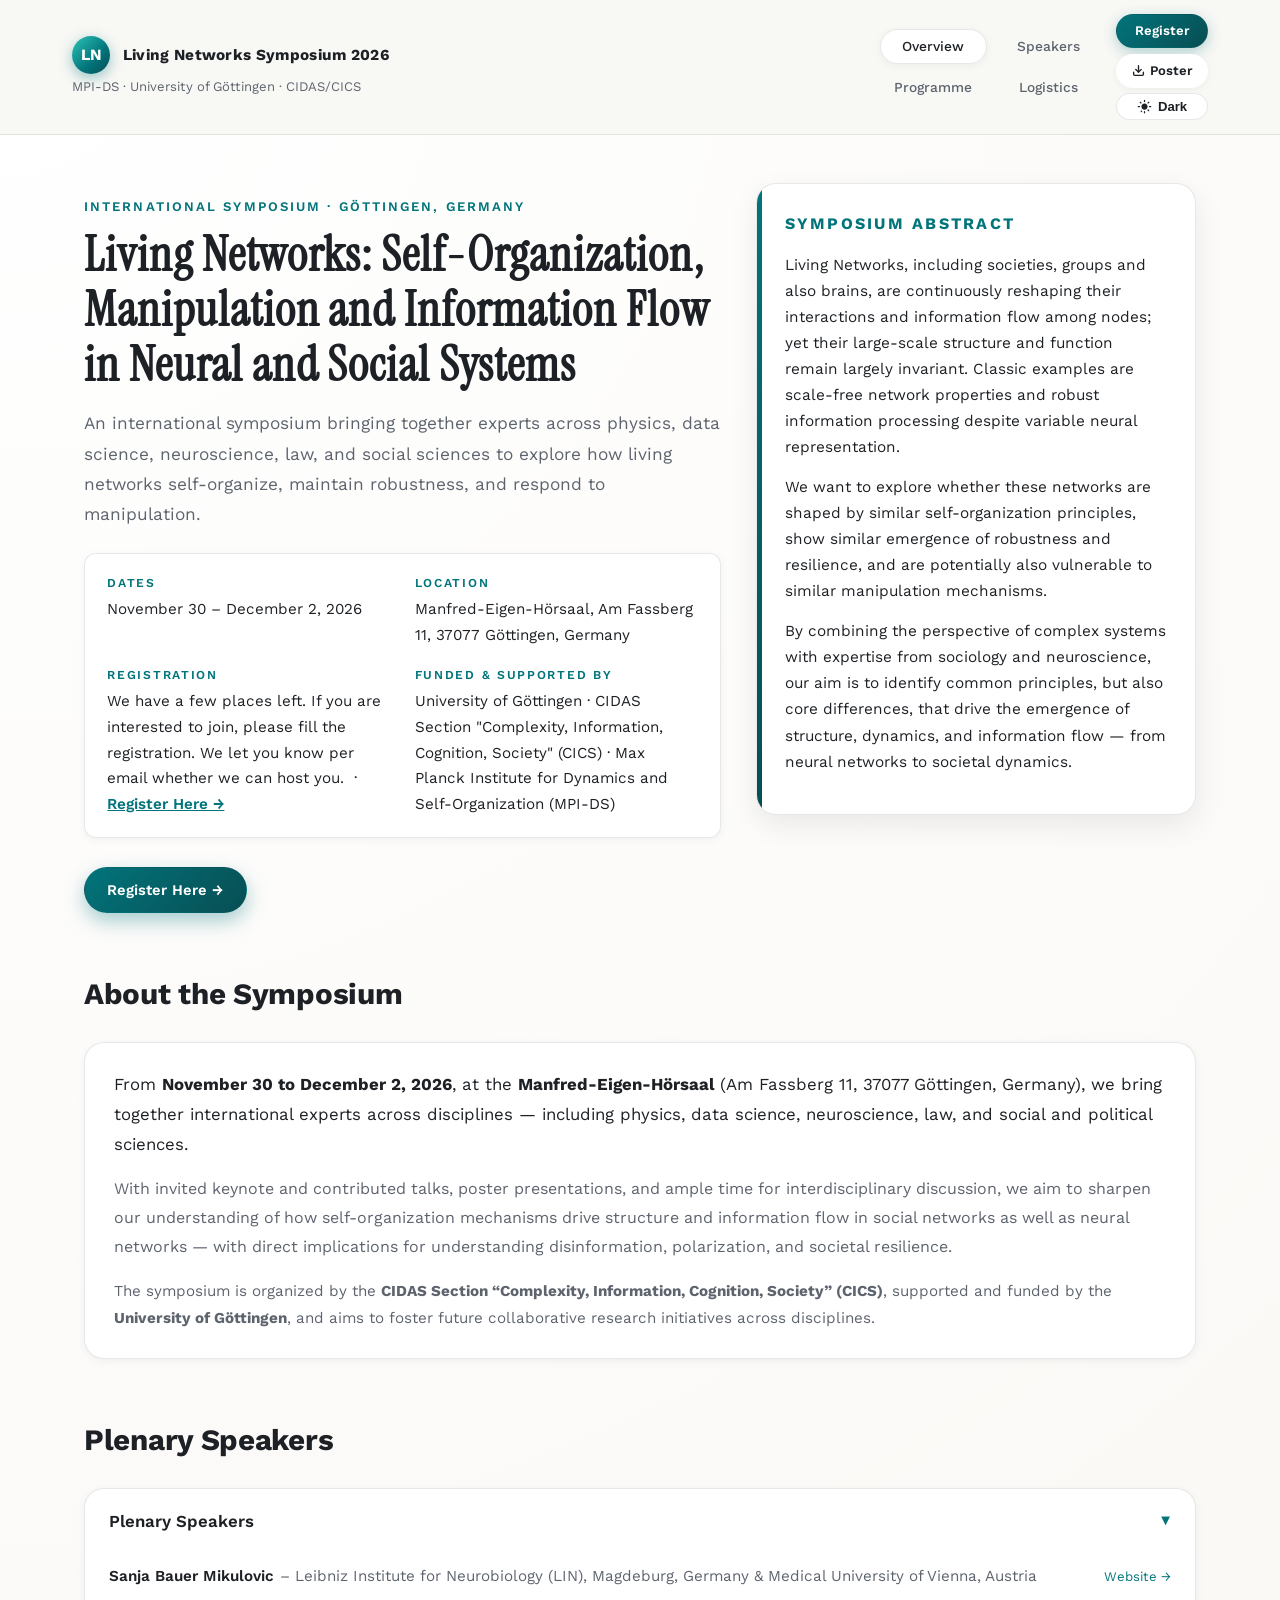
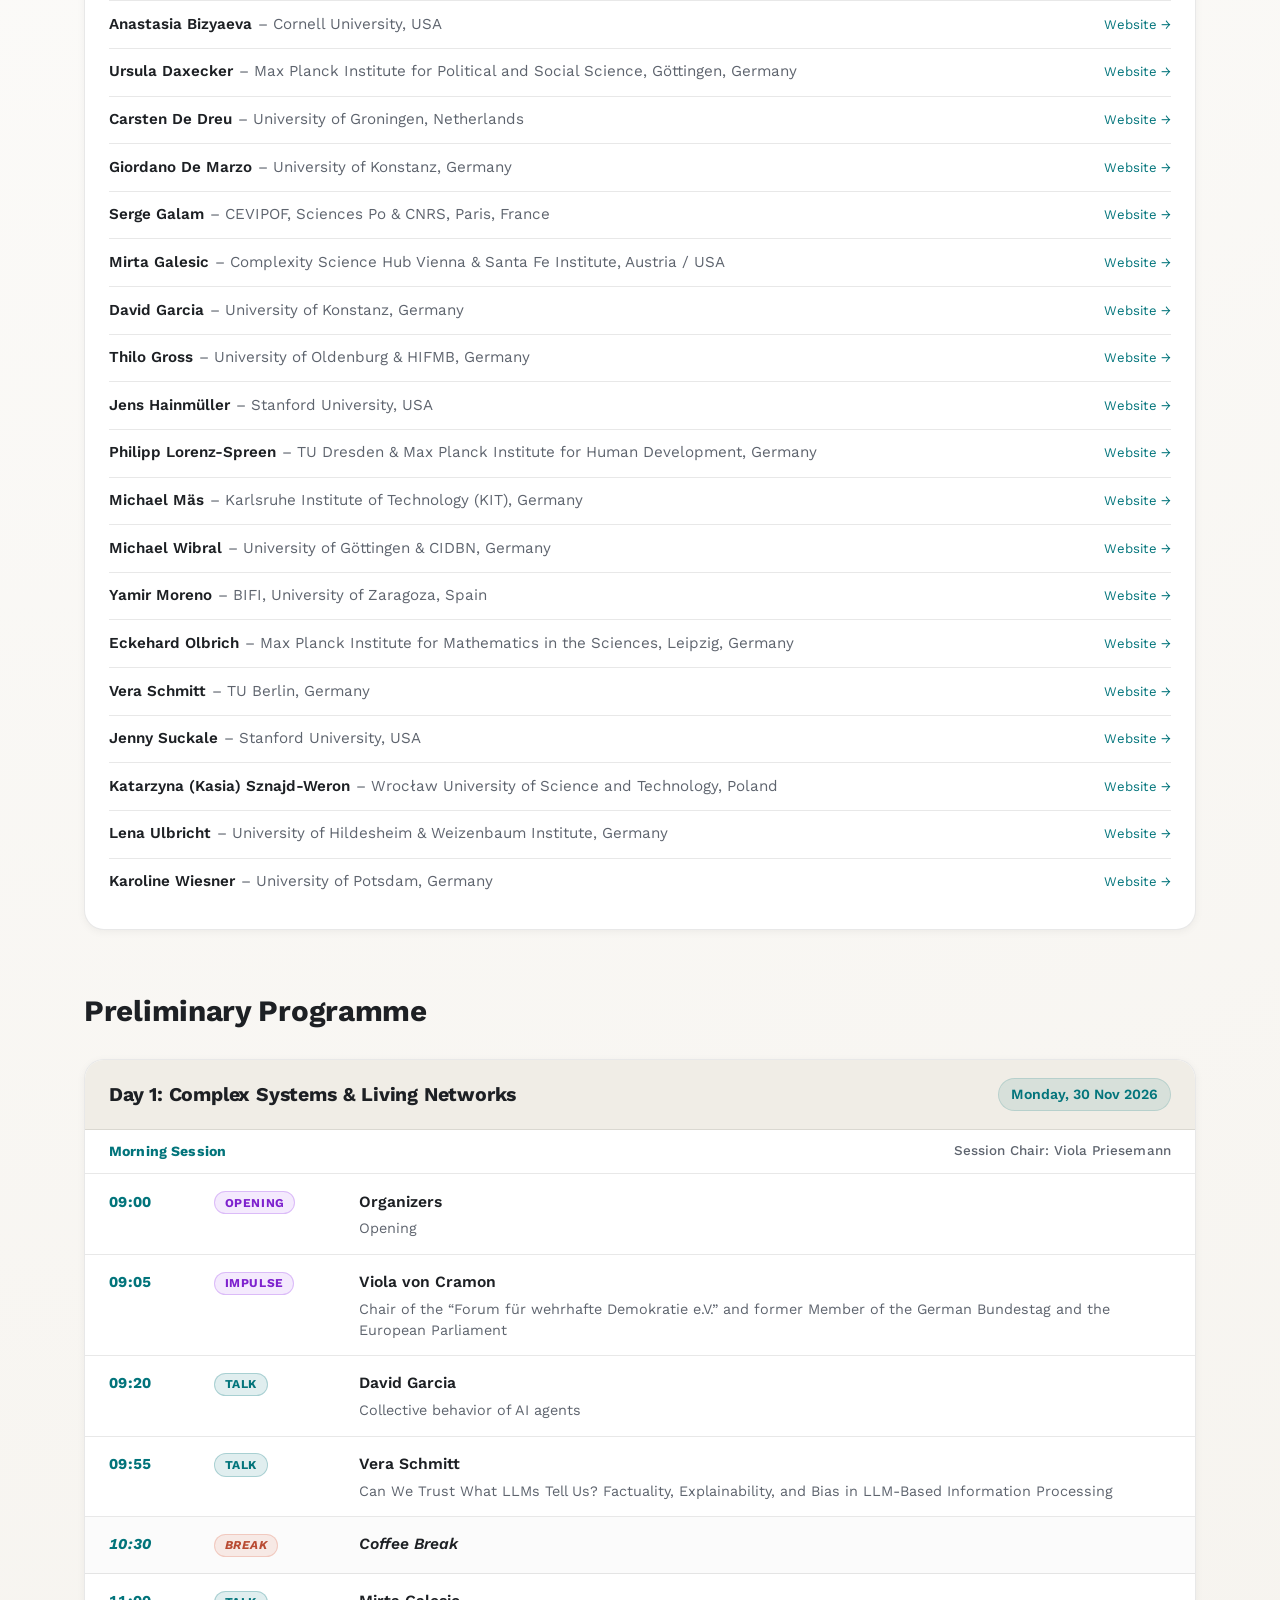
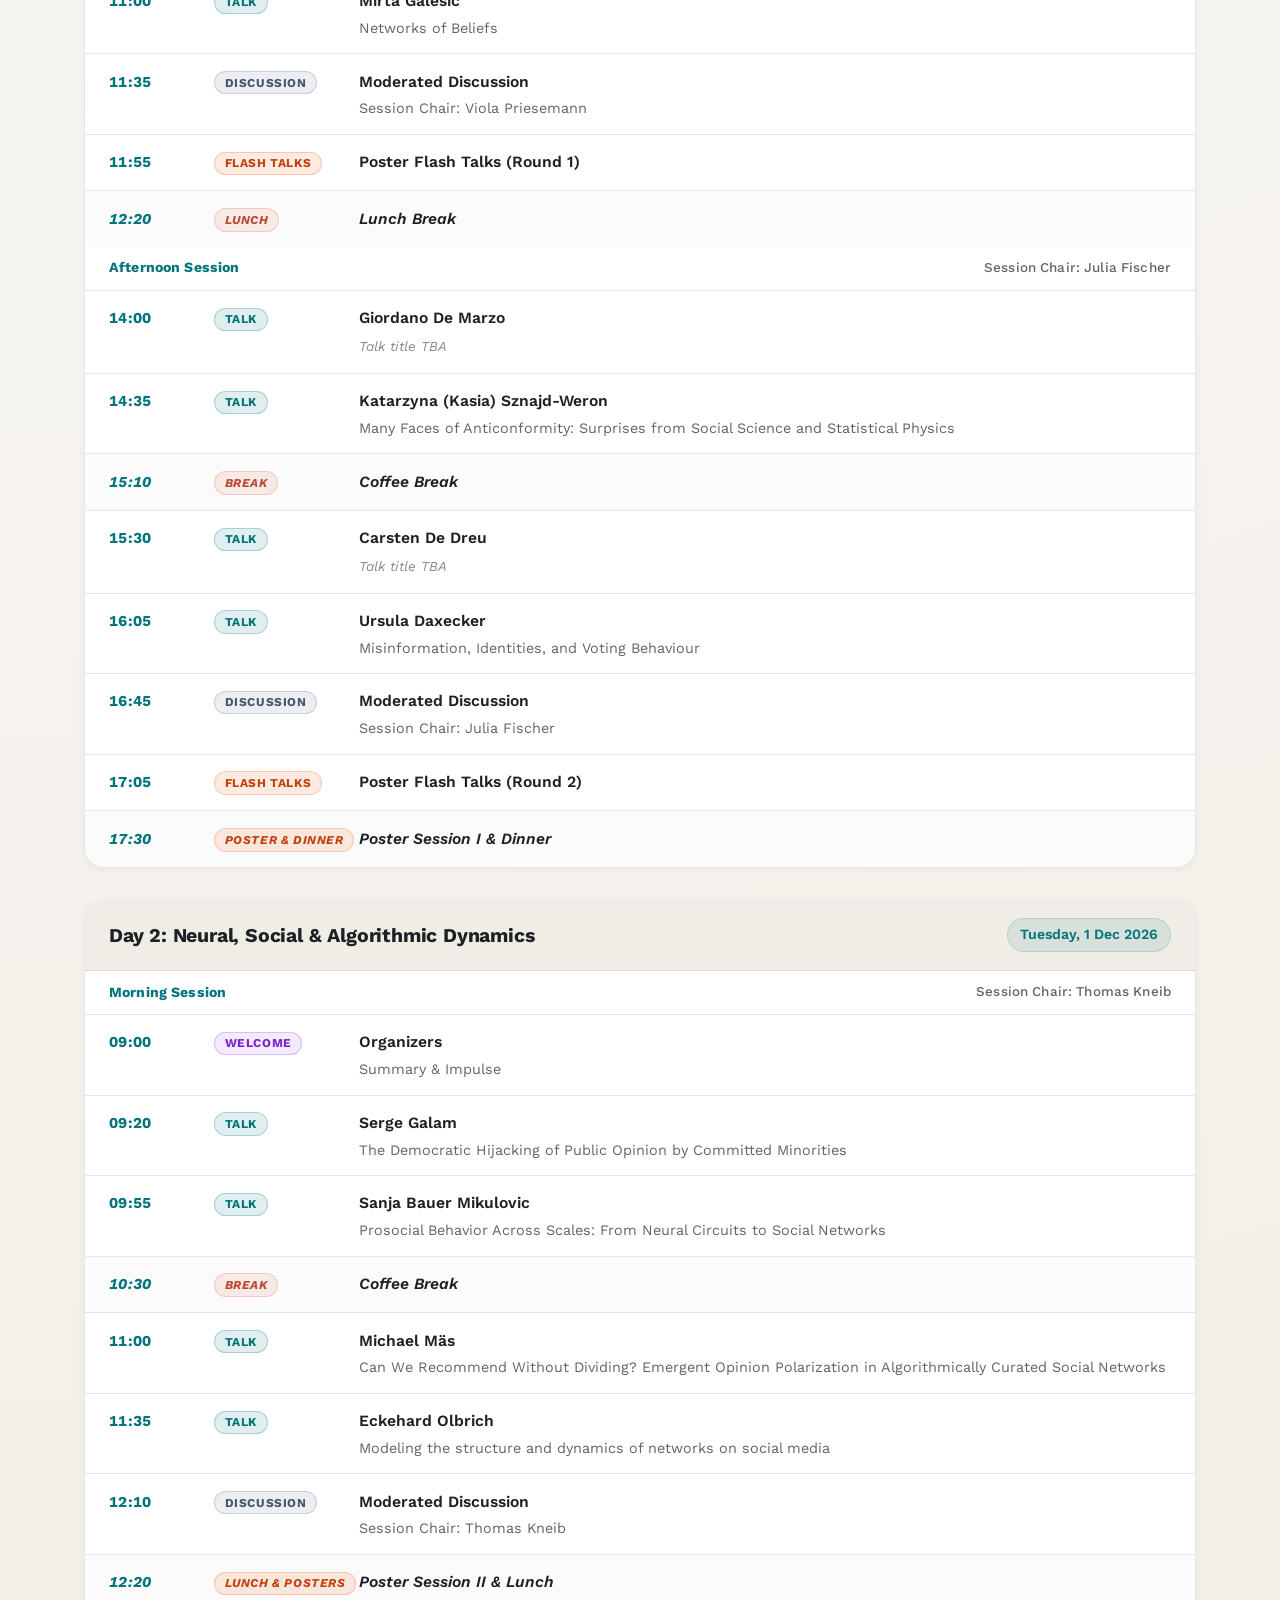
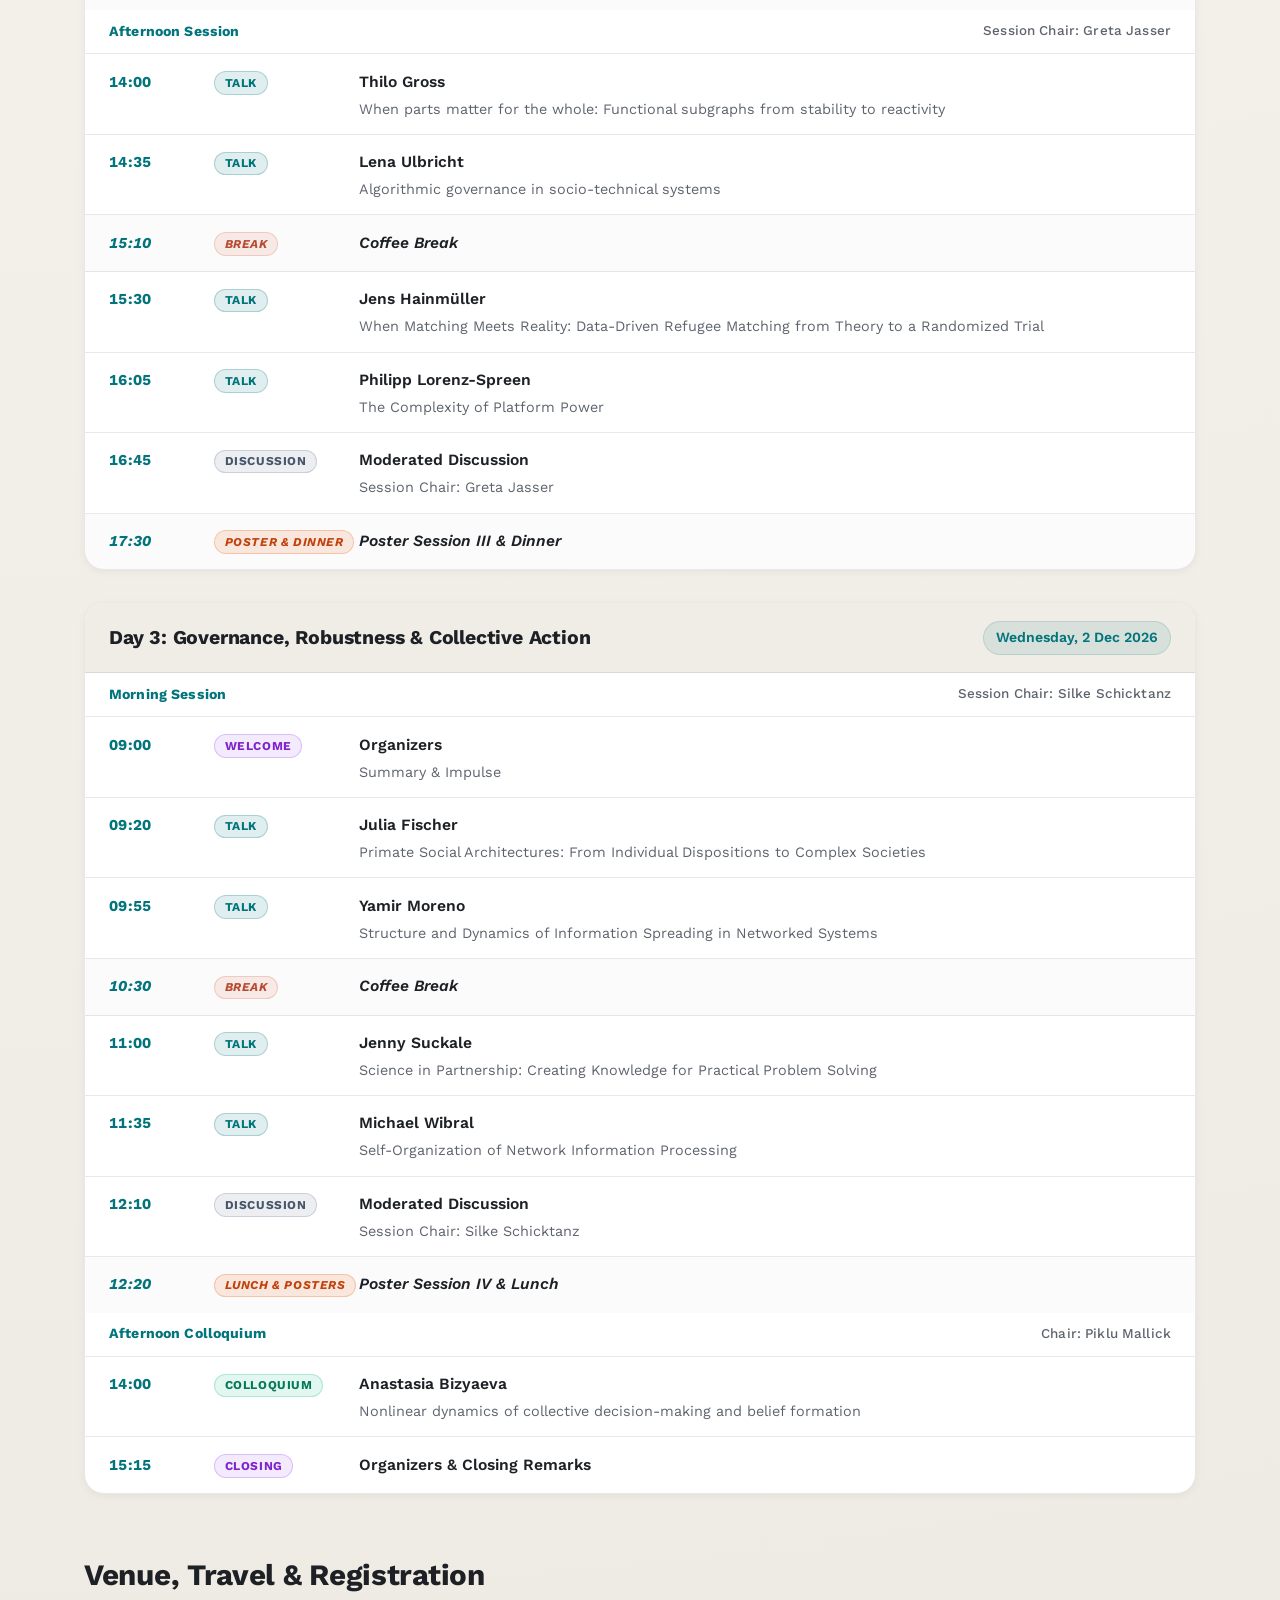
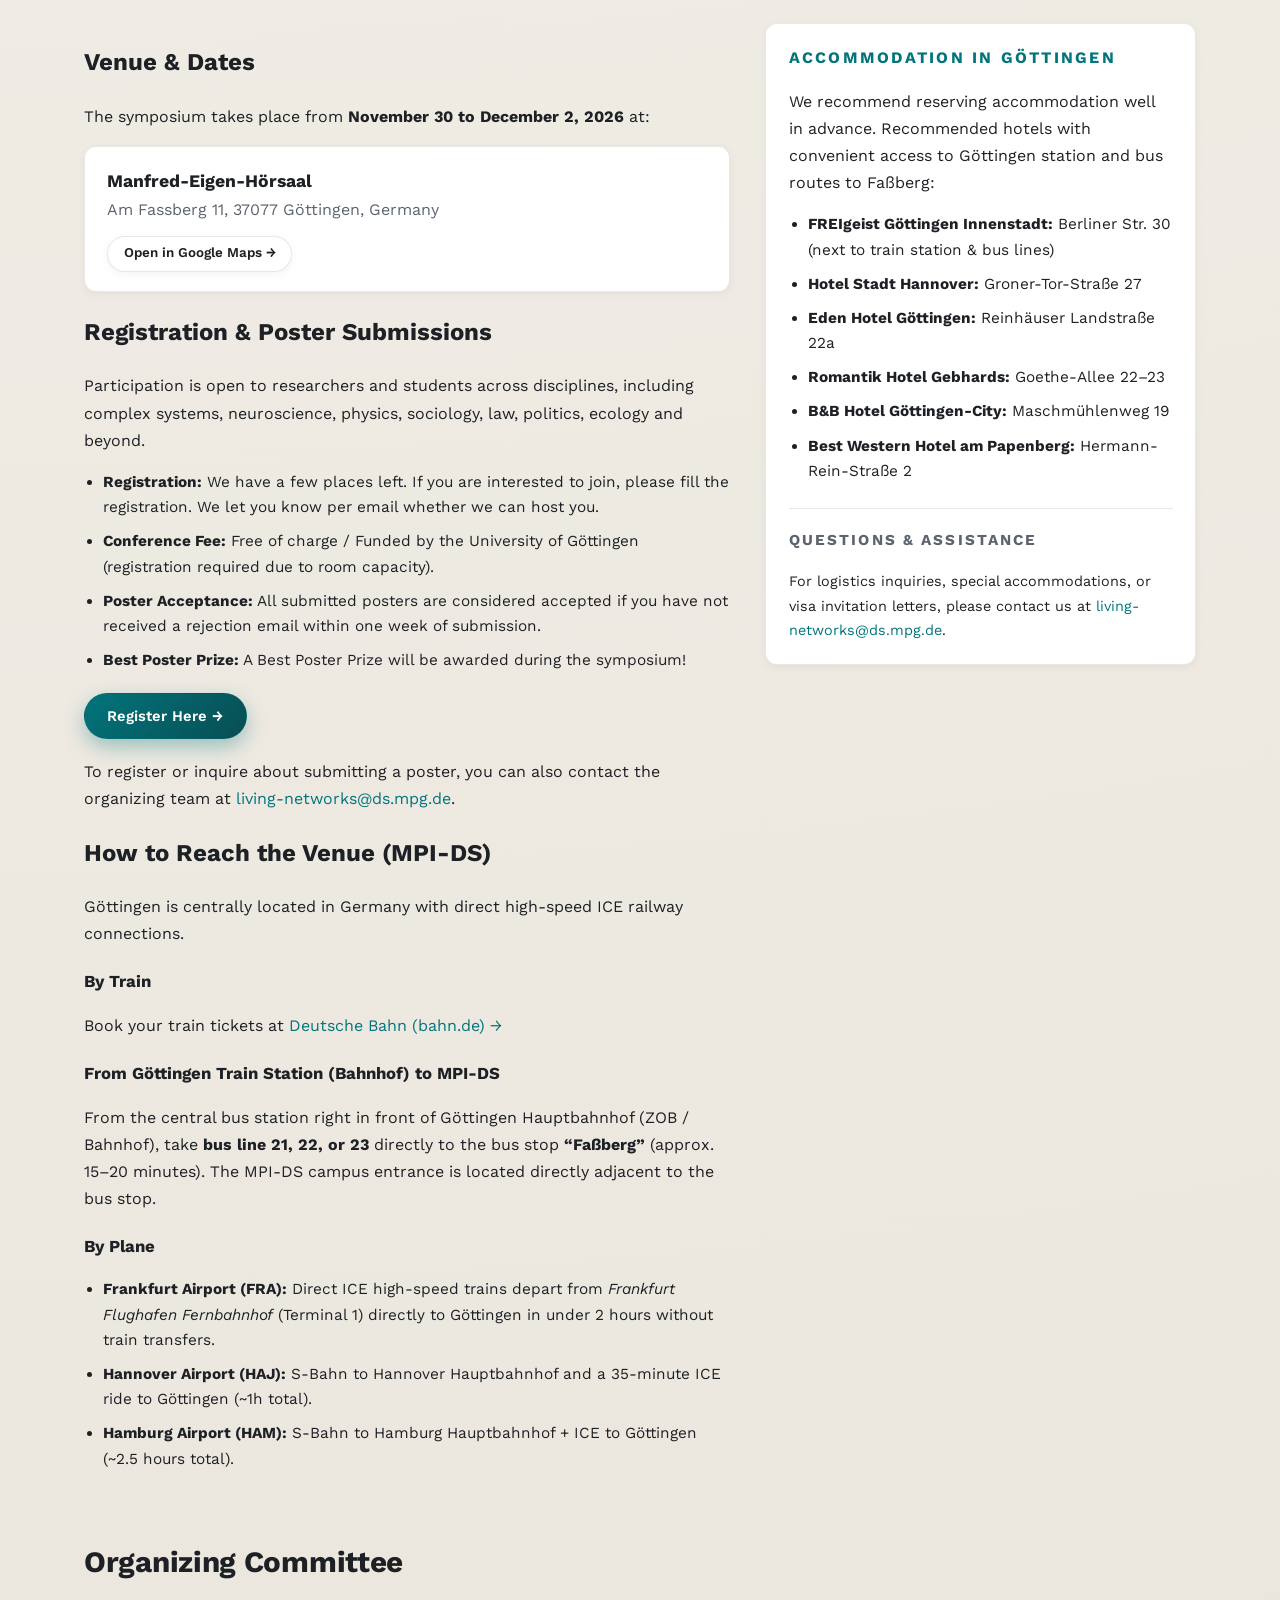
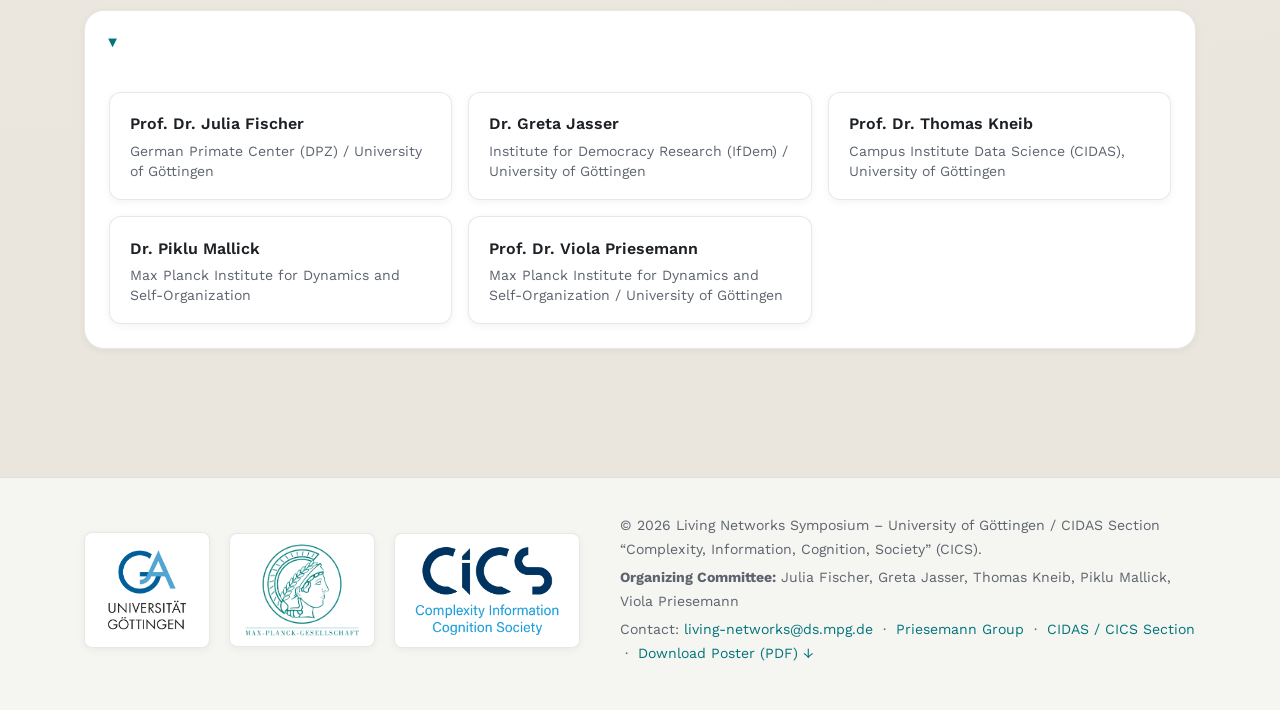
==== commit 3f349c32: "Update speakers and conference schedule Add Michael Wibral as a confirmed speaker, update the openin" ====
--- a/index.html
+++ b/index.html
@@ -127,6 +127,7 @@
             <li><span class="speaker-name-inline">Jens Hainmüller</span> <span class="speaker-affil-inline">– Stanford University, USA</span> <a class="speaker-website" href="https://j-hai.github.io/" target="_blank" rel="noopener noreferrer">Website &rarr;</a></li>
             <li><span class="speaker-name-inline">Philipp Lorenz-Spreen</span> <span class="speaker-affil-inline">– TU Dresden &amp; Max Planck Institute for Human Development, Germany</span> <a class="speaker-website" href="https://www.mpib-berlin.mpg.de/person/133463/2549" target="_blank" rel="noopener noreferrer">Website &rarr;</a></li>
             <li><span class="speaker-name-inline">Michael Mäs</span> <span class="speaker-affil-inline">– Karlsruhe Institute of Technology (KIT), Germany</span> <a class="speaker-website" href="https://scholar.google.de/citations?user=2ZPQQgwAAAAJ&hl=en" target="_blank" rel="noopener noreferrer">Website &rarr;</a></li>
+            <li><span class="speaker-name-inline">Michael Wibral</span> <span class="speaker-affil-inline">– University of Göttingen &amp; CIDBN, Germany</span> <a class="speaker-website" href="https://www.uni-goettingen.de/de/617369.html" target="_blank" rel="noopener noreferrer">Website &rarr;</a></li>
             <li><span class="speaker-name-inline">Yamir Moreno</span> <span class="speaker-affil-inline">– BIFI, University of Zaragoza, Spain</span> <a class="speaker-website" href="https://cosnet.bifi.es/people/yamir-moreno/" target="_blank" rel="noopener noreferrer">Website &rarr;</a></li>
             <li><span class="speaker-name-inline">Eckehard Olbrich</span> <span class="speaker-affil-inline">– Max Planck Institute for Mathematics in the Sciences, Leipzig, Germany</span> <a class="speaker-website" href="https://www.mis.mpg.de/de/people/eckehard-olbrich" target="_blank" rel="noopener noreferrer">Website &rarr;</a></li>
             <li><span class="speaker-name-inline">Vera Schmitt</span> <span class="speaker-affil-inline">– TU Berlin, Germany</span> <a class="speaker-website" href="https://veraschmitt.github.io/" target="_blank" rel="noopener noreferrer">Website &rarr;</a></li>
@@ -162,7 +163,15 @@
               <div class="schedule-badge-wrap"><span class="schedule-badge badge-opening">Opening</span></div>
               <div class="schedule-details">
                 <span class="schedule-speaker">Organizers</span>
-                <span class="schedule-title">Introduction: Societal Dynamics &amp; Complex Systems</span>
+                <span class="schedule-title">Opening</span>
+              </div>
+            </li>
+            <li class="schedule-item">
+              <time class="schedule-time">09:05</time>
+              <div class="schedule-badge-wrap"><span class="schedule-badge badge-opening">Impulse</span></div>
+              <div class="schedule-details">
+                <span class="schedule-speaker">Viola von Cramon</span>
+                <span class="schedule-title">Chair of the &ldquo;Forum f&uuml;r wehrhafte Demokratie e.V.&rdquo; and former Member of the German Bundestag and the European Parliament</span>
               </div>
             </li>
             <li class="schedule-item">
@@ -380,7 +389,7 @@
               <div class="schedule-badge-wrap"><span class="schedule-badge badge-talk">Talk</span></div>
               <div class="schedule-details">
                 <span class="schedule-speaker">Lena Ulbricht</span>
-                <span class="schedule-tba">Talk title TBA</span>
+                <span class="schedule-title">Algorithmic governance in socio-technical systems</span>
               </div>
             </li>
             <li class="schedule-item schedule-item-break">
@@ -471,7 +480,7 @@
               <div class="schedule-badge-wrap"><span class="schedule-badge badge-talk">Talk</span></div>
               <div class="schedule-details">
                 <span class="schedule-speaker">Jenny Suckale</span>
-                <span class="schedule-tba">Talk title TBA</span>
+                <span class="schedule-title">Science in Partnership: Creating Knowledge for Practical Problem Solving</span>
               </div>
             </li>
             <li class="schedule-item">
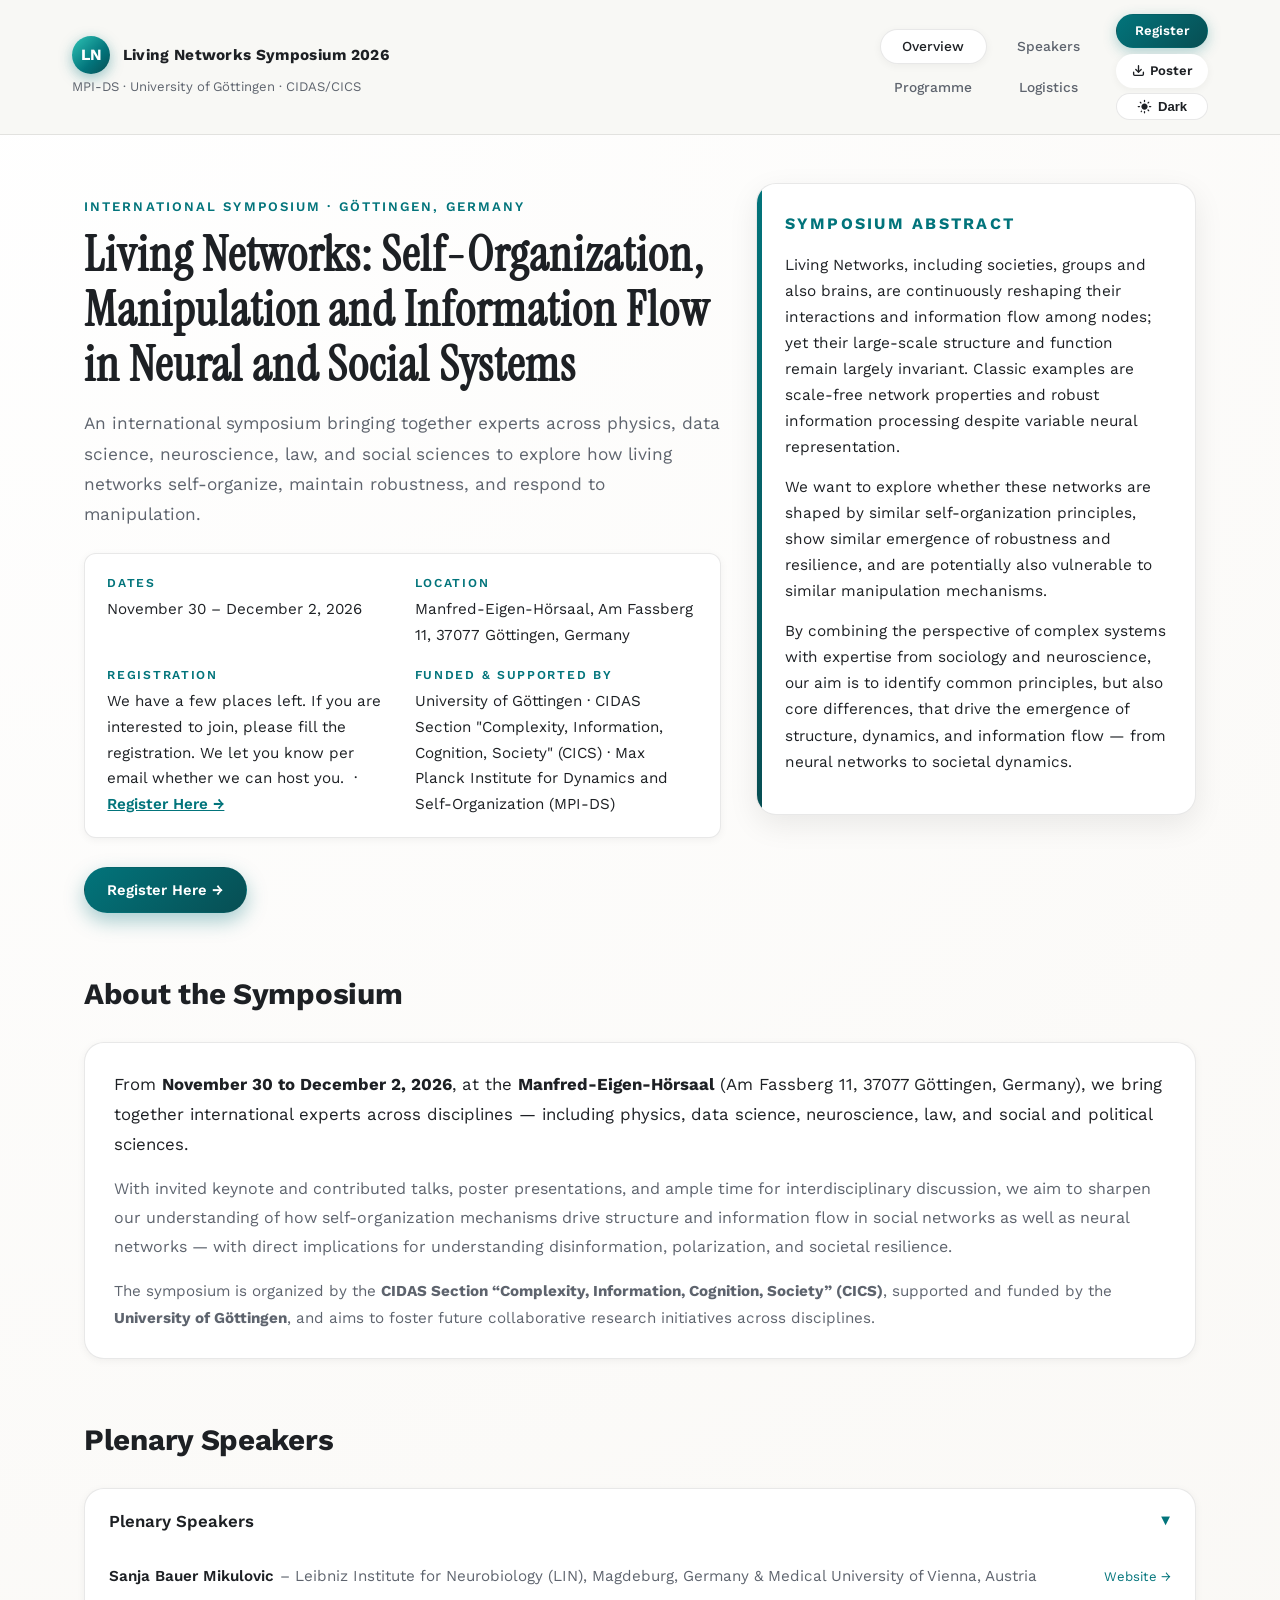
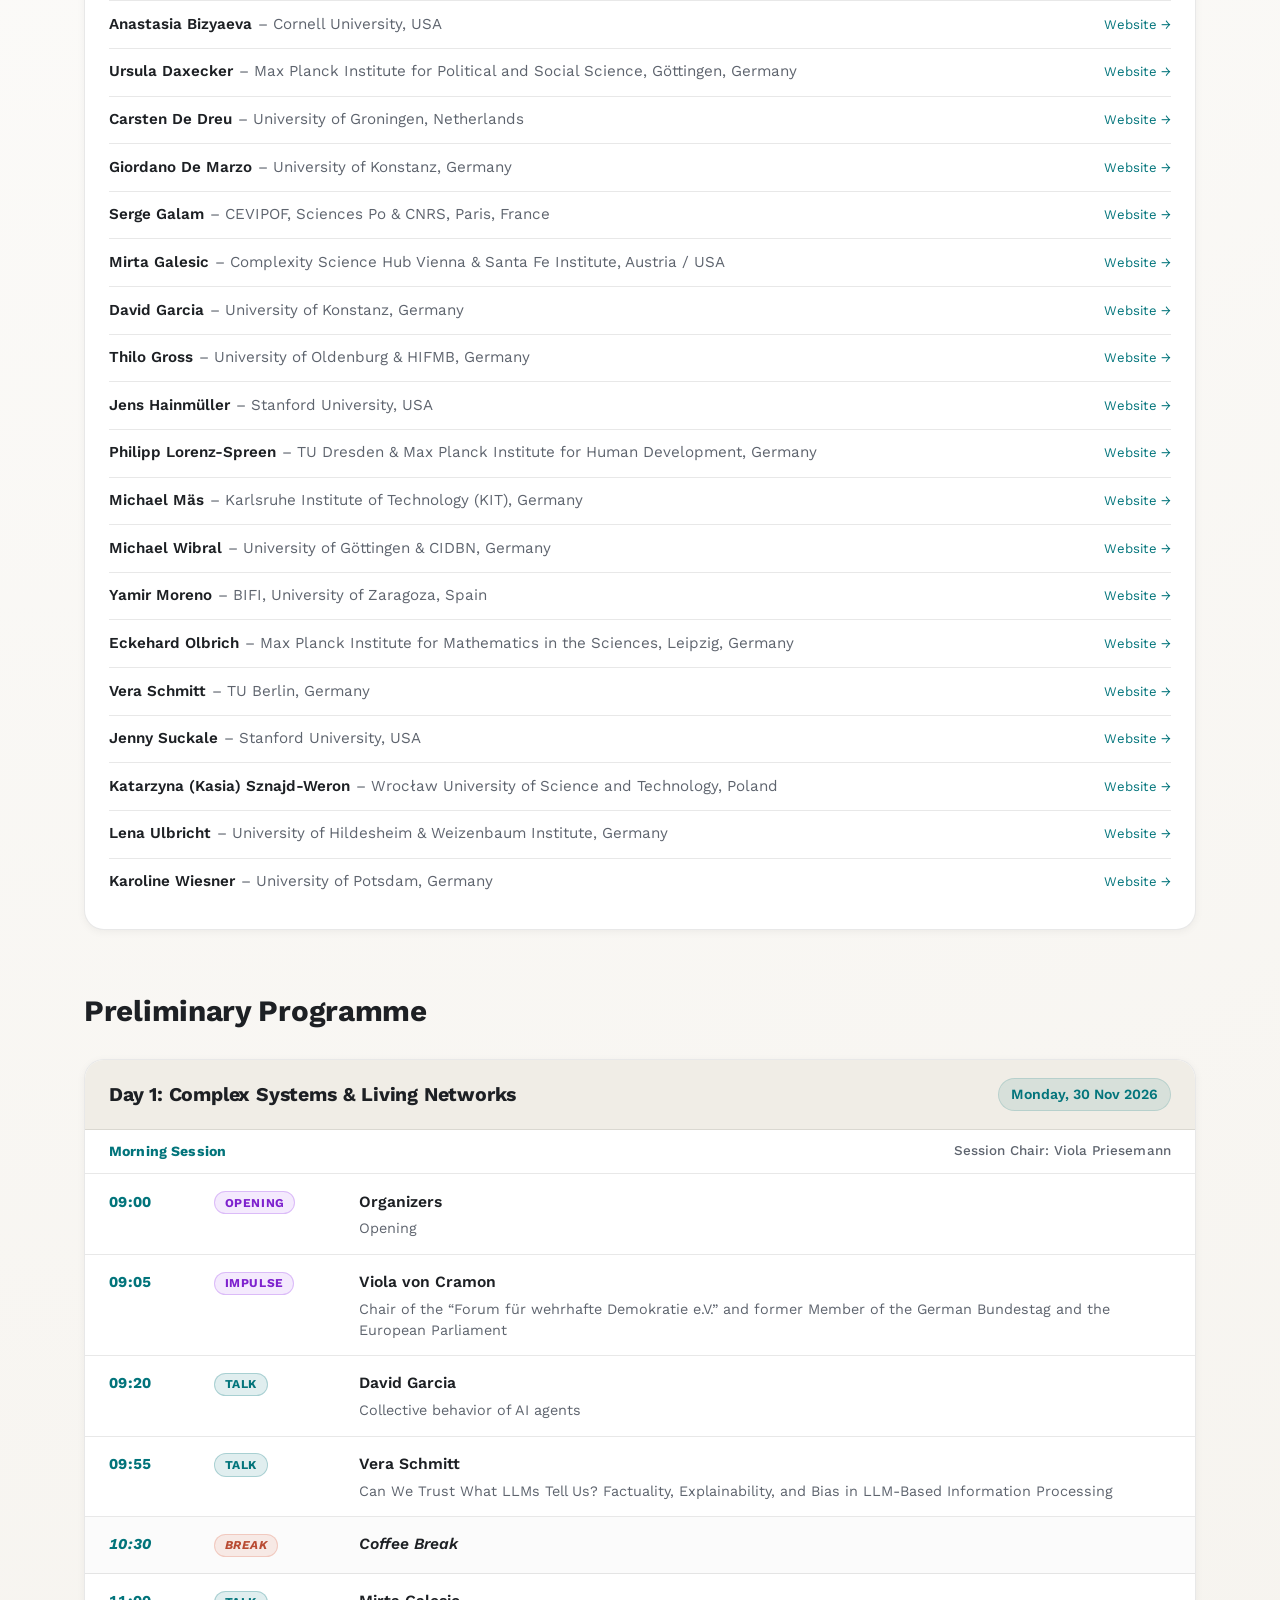
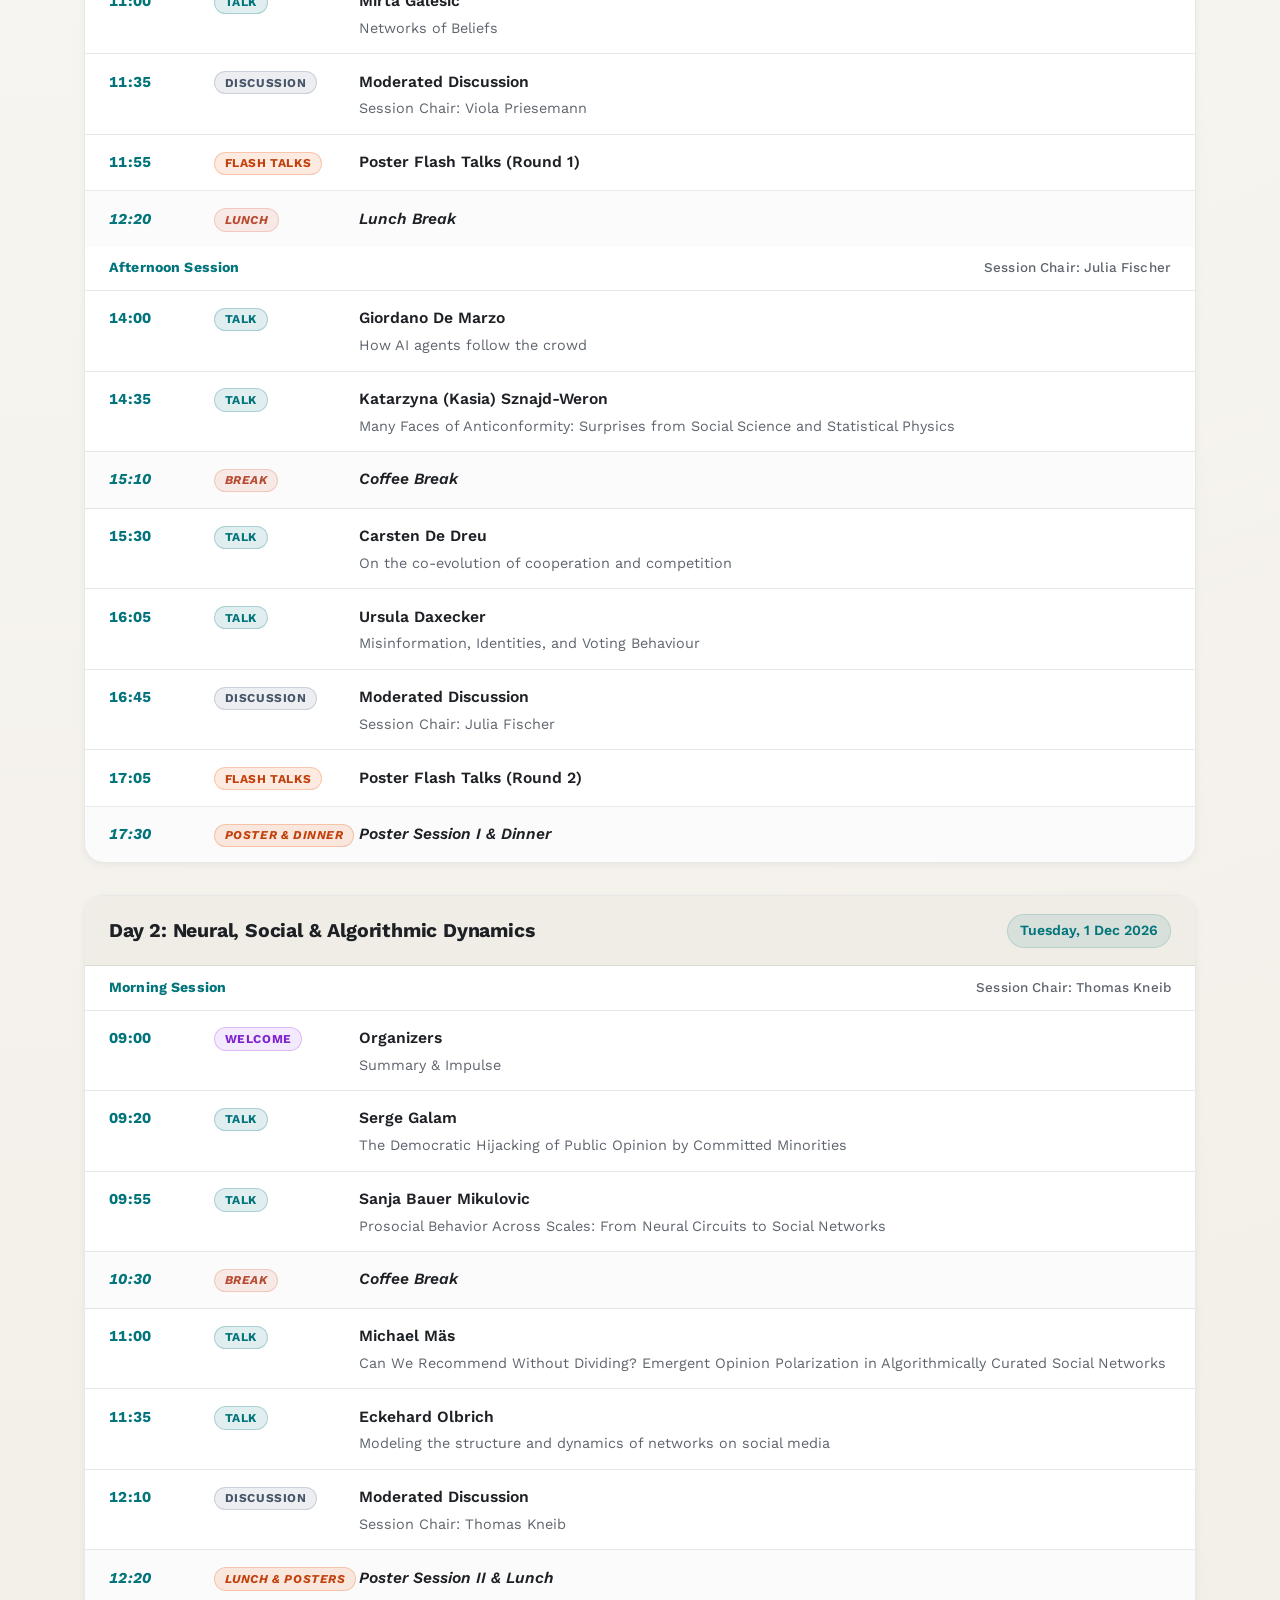
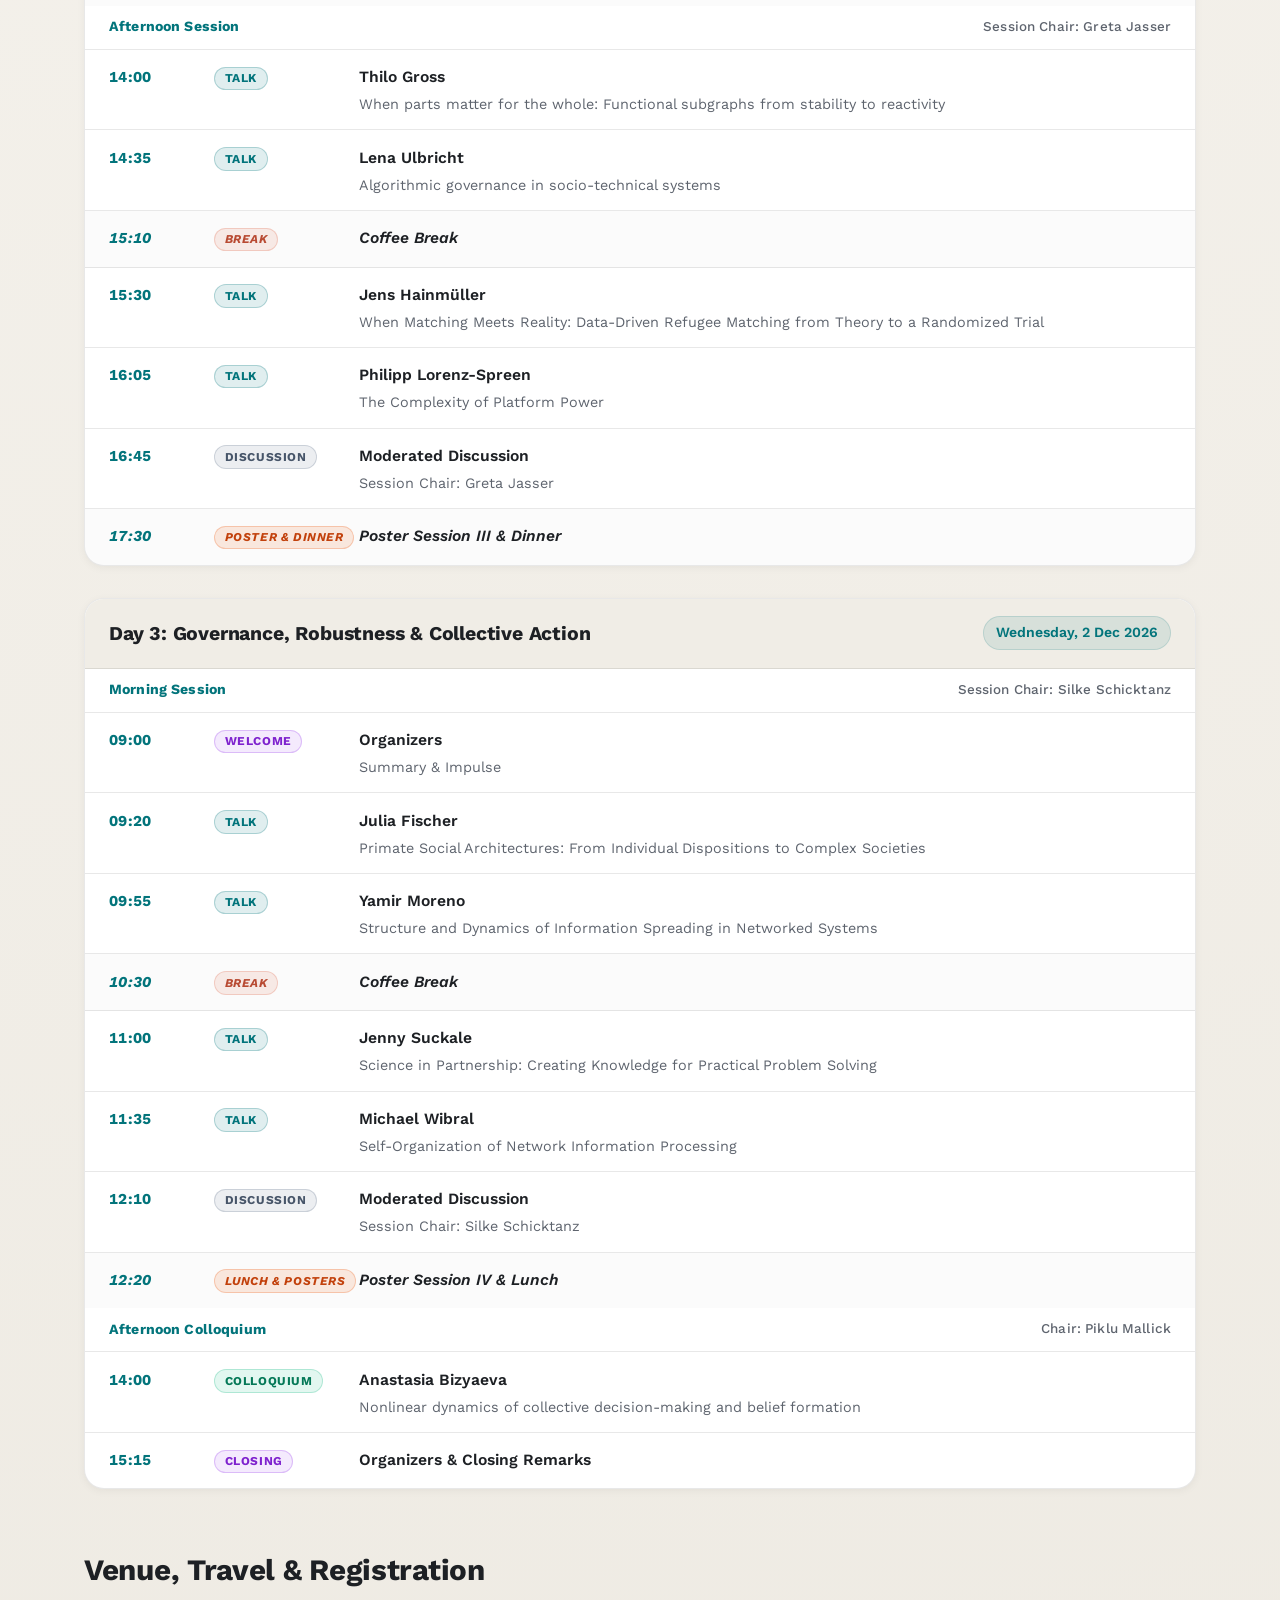
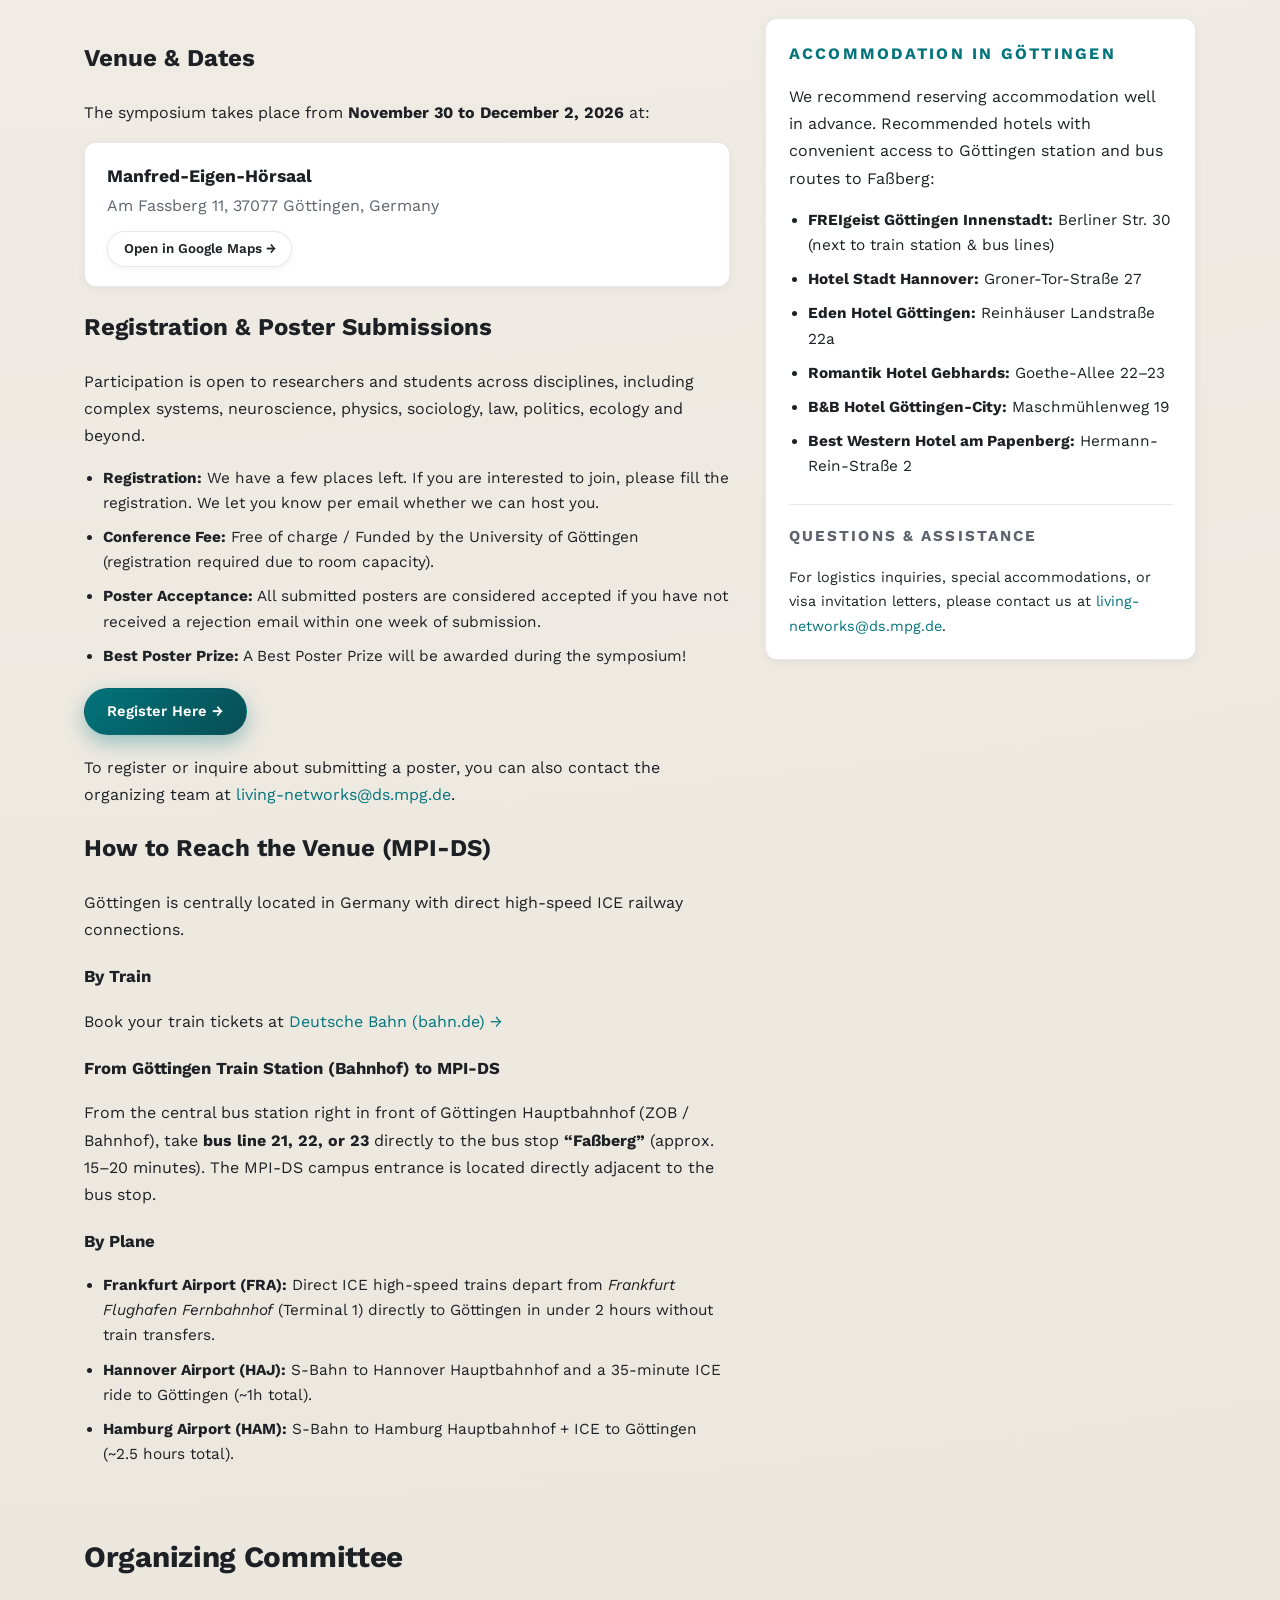
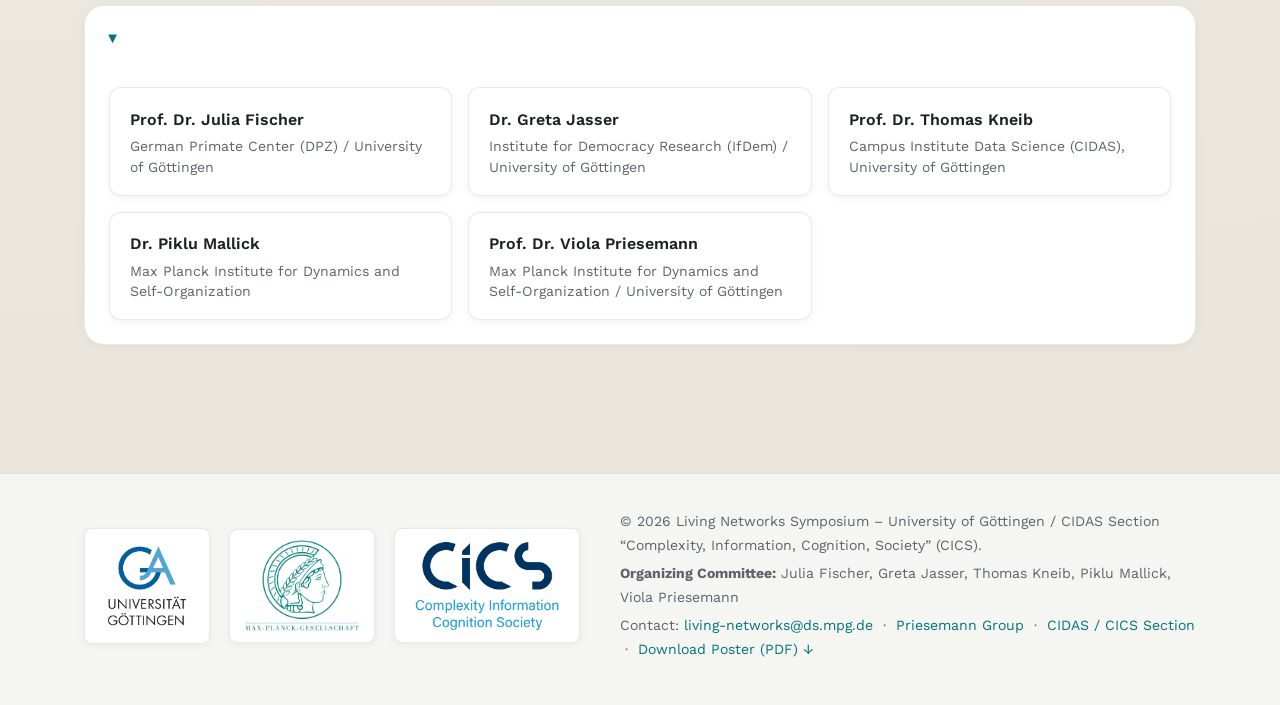
==== commit d0fd482d: "Add titles to two schedule talks Replace the TBA placeholders for Giordano De Marzo and Carsten De D" ====
--- a/index.html
+++ b/index.html
@@ -238,7 +238,7 @@
               <div class="schedule-badge-wrap"><span class="schedule-badge badge-talk">Talk</span></div>
               <div class="schedule-details">
                 <span class="schedule-speaker">Giordano De Marzo</span>
-                <span class="schedule-tba">Talk title TBA</span>
+                <span class="schedule-title">How AI agents follow the crowd</span>
               </div>
             </li>
             <li class="schedule-item">
@@ -261,7 +261,7 @@
               <div class="schedule-badge-wrap"><span class="schedule-badge badge-talk">Talk</span></div>
               <div class="schedule-details">
                 <span class="schedule-speaker">Carsten De Dreu</span>
-                <span class="schedule-tba">Talk title TBA</span>
+                <span class="schedule-title">On the co-evolution of cooperation and competition</span>
               </div>
             </li>
             <li class="schedule-item">
